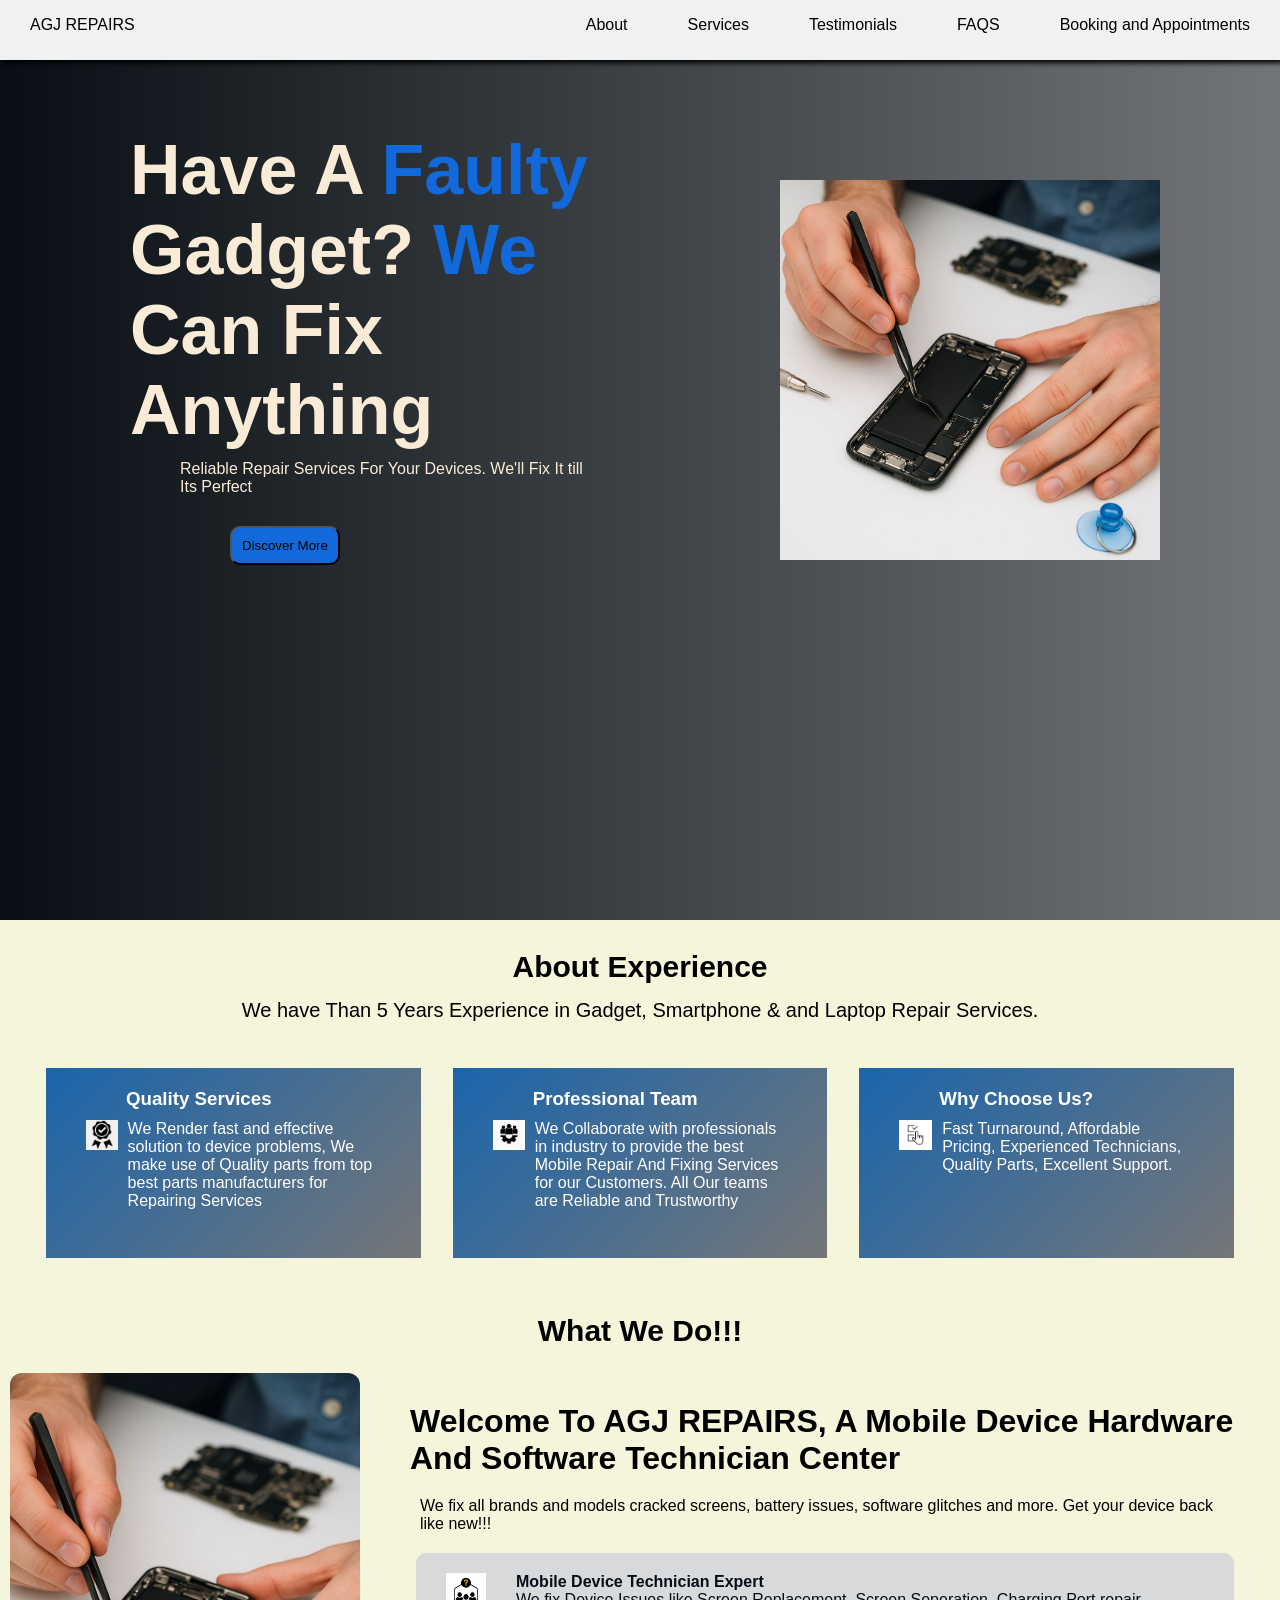
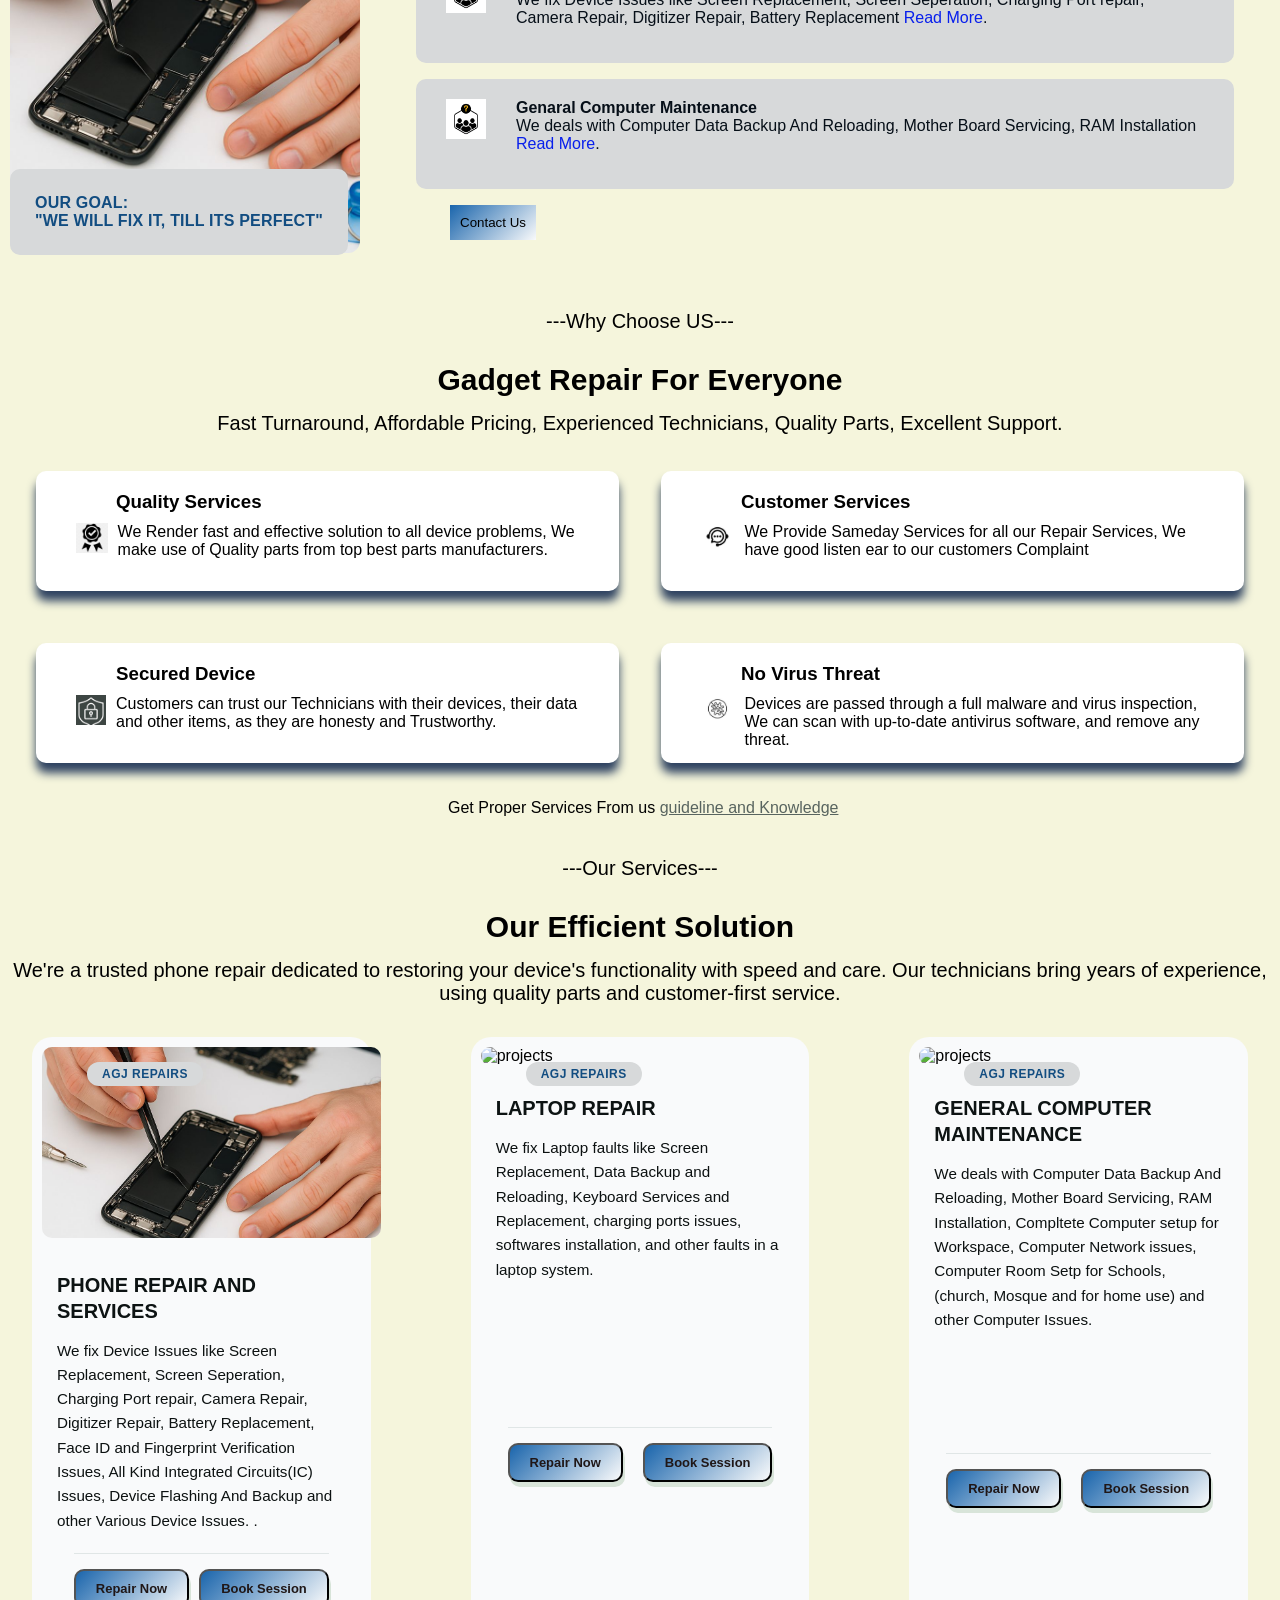
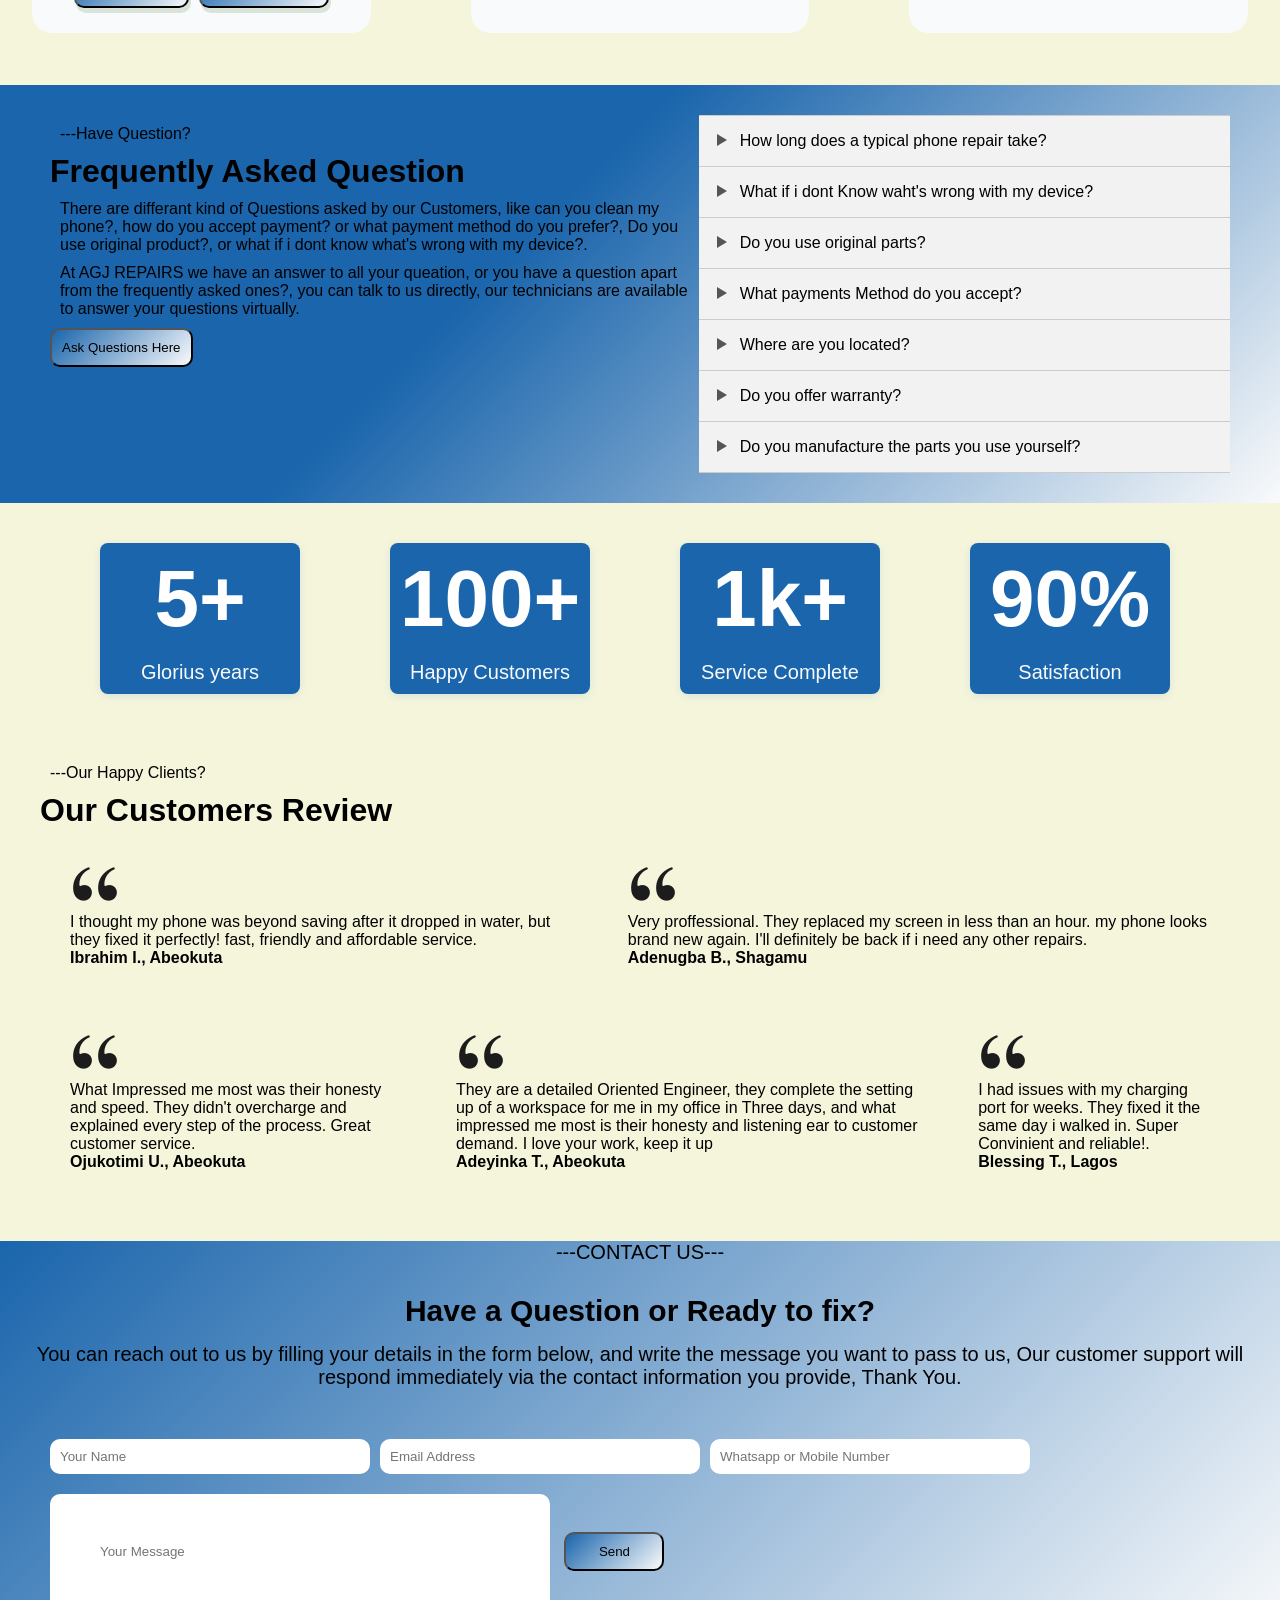
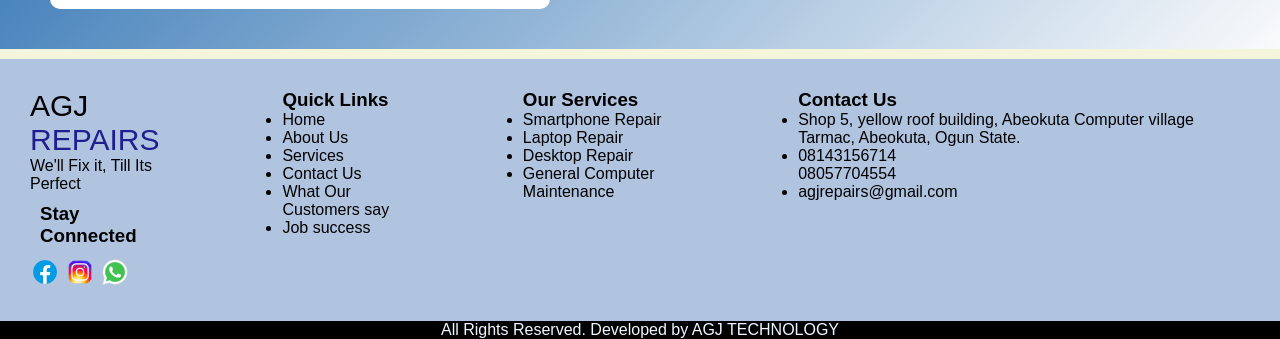
==== index.html @ 28d999f9 "first commit" ====
<!DOCTYPE html>
<html lang="en">
<head>
  <meta charset="UTF-8">
  <meta name="viewport" content="width=device-width, initial-scale=1.0">
  <title>AGJ TECHNOLOGY | AGJ REPAIRS</title>
  <link rel="stylesheet" href="style.css">
  <link rel="stylesheet" href="media.css">
</head>
<body>
  <nav>
     <ul class="sidebar">
      <li onclick=hideSidebar() ><a><img src="burger cancel.png" height="30" width="30"></a></li>
      <li><a href="#about" onclick=hideSidebar()>About</a></li>
      <li><a href="#our-services" onclick=hideSidebar()>Services</a></li>
      <li><a href="#customer-review" onclick=hideSidebar()>Testimonials</a></li>
      <li><a href="#faq-section" onclick=hideSidebar()>FAQs</a></li>
      <li><a href="#contact-us" onclick=hideSidebar()>Booking and Appointments</a></li>

     </ul>

    <ul>
      <li><a href="#">AGJ REPAIRS</a></li>
      <li class="hideOnMobile"><a href="#about">About</a></li>
      <li class="hideOnMobile"><a href="#our-services">Services</a></li>
      <li class="hideOnMobile"><a href="#customer-review">Testimonials</a></li>
      <li class="hideOnMobile"><a href="#faq-section">FAQS</a></li>
      <li class="hideOnMobile"><a href="#contact-us">Booking and Appointments</a></li>
       <li class="menu-button" onclick=showSidebar()><a ><img src="burger icon.png" height="30" width="50"></a></li>
    </ul>
  </nav>

<section id="home">
  <div class="hero-section">
    <h2>Have A <span style="color: rgb(18, 105, 219);">Faulty</span> Gadget? <span style="color: rgb(18, 105, 219);">We</span> Can Fix Anything</h2>
    <p>Reliable Repair Services For Your Devices. We'll Fix It till Its Perfect</p>
         <a href="#our-introduction"><button>Discover More</button></a>
  </div>
  <div class="hero-section_1">
    <img src="images/repair2.jpg">
      </div>

  
</section>


<section id="about">
   <div class="about-title">
    <h3>About Experience</h3>
    <p class="">We have Than 5 Years Experience in Gadget, Smartphone & and Laptop Repair Services. </p>
   </div>
    
   <div class="about-box">

   <div class="about-container">
    <div class="service-title">
      <h3>Quality Services</h3>
          </div>

          <div class="services-text">
            <img src="images/quality service.png">
            <p> We Render fast and effective solution to device problems, We make use of Quality parts from top best parts manufacturers for Repairing Services </p>
          </div>
   </div>
   
   <div class="about-container">
    <div class="service-title">
      <h3>Professional Team</h3>
          </div>

          <div class="services-text">
            <img src="images/proffessional team.png">
            <p> We Collaborate with professionals in industry to provide the best Mobile Repair And Fixing Services for our Customers. All Our teams are Reliable and Trustworthy  </p>
          </div>
   </div>
   
   <div class="about-container">
    <div class="service-title">
      <h3>Why Choose Us?</h3>
          </div>

          <div class="services-text">
            <img src="images/why choose us.png">
            <p>Fast Turnaround, Affordable Pricing, Experienced Technicians, Quality Parts, Excellent Support. </p>
          </div>
   </div>

   </div>
</section>
  
  
  <!-- Our Introduction Section -->

  <section id="our-introduction">
  <div class="about-title">
    <h3>What We Do!!!</h3>
</div>
    <div class="intro-container">
  <div class="card-img">
            <img src="images/repair2.jpg" alt="projects">
            <p class="card-words">
              OUR GOAL: <br>

              "We Will fix it,
               till its perfect"
            </p>
          </div>
     <div class="introduction-content">
          <h3>Welcome To AGJ REPAIRS, A Mobile Device Hardware And Software Technician Center</h3>
     <p>We fix all brands and models cracked screens, battery issues, software glitches and more. Get your device back like new!!!</p>

     <div class="introduction-content-tag">
      <img src="images/what we do.png" width="40px" height="40px">
       <div class="introduction-content-tag-item">
      <h4>Mobile Device Technician Expert</h4>
      <h5>We fix Device Issues like Screen Replacement, Screen Seperation, Charging Port repair, Camera Repair, Digitizer Repair, Battery Replacement <span ><a href="#our-services" style="color: rgb(8, 31, 236)">Read More</a></span>. </h5> </h5>
      </div>
     </div>

     <div class="introduction-content-tag">
      <img src="images/what we do.png" width="40px" height="40px">
       <div class="introduction-content-tag-item">
      <h4>Genaral Computer Maintenance</h4>
      <h5>We deals with Computer Data Backup And Reloading, Mother Board Servicing, RAM Installation <span ><a href="#our-services" style="color: rgb(8, 31, 236)">Read More</a></span>. </h5>
     </div>
    </div>
    <a href="#contact-us"> <button>Contact Us</button></a>
    </div>
   </div>
  </section>


<!-- WHY CHOOSE US SECTION -->
  <section id="why-choose-us">
    <div class="about-title">
      <p style="margin-top: 40px;">---Why Choose US---</p>
    <h3>Gadget Repair For Everyone</h3>
 <p class="why-choose-us_text">Fast Turnaround, Affordable Pricing, Experienced Technicians, Quality Parts, Excellent Support.</p>
</div>

<div class="wcu-box">
  
   <div class="wcu-container">
    <div class="service-title">
      <h3>Quality Services</h3>
          </div>

          <div class="services-text">
            <img src="images/quality service.png">
            <p>We Render fast and effective solution to all device problems, We make use of Quality parts from top best parts manufacturers.</p>
          </div>
   </div>

   
   <div class="wcu-container">
    <div class="service-title">
      <h3>Customer Services</h3>
          </div>

          <div class="services-text">
            <img src="images/customer service.jpeg">
            <p> We Provide Sameday Services for all our Repair Services, We have good listen ear to our customers Complaint </p>
          </div>
   </div>
</div>

<div class="wcu-box">
  
   <div class="wcu-container">
    <div class="service-title">
      <h3>Secured Device</h3>
          </div>

          <div class="services-text">
            <img src="images/secured device.png">
            <p>Customers can trust our Technicians with their devices, their data and other items, as they are honesty and Trustworthy.</p>
          </div>
   </div>

   
   <div class="wcu-container">
    <div class="service-title">
      <h3>No Virus Threat</h3>
          </div>

          <div class="services-text">
            <img src="images/no virus threat.jpeg">
            <p>Devices are passed through a full malware and virus inspection, We can scan with up-to-date antivirus software, and remove any threat. </p>
          </div>
   </div>
   
</div>

<div class="guideline">
  <p>Get Proper Services From us <a href="suscribe.html"><span style="color: rgb(88, 100, 95); text-decoration: underline;">guideline and Knowledge</span></a></p>
</div>
   
  </section>

   <section id="our-services">
    <div class="about-title">
      <p style="margin-top: 40px;">---Our Services---</p>
    <h3>Our Efficient Solution</h3>
 <p class="why-choose-us_text"> We're a trusted phone repair dedicated to restoring your device's functionality with speed and care. Our technicians bring years of experience, using quality parts and customer-first service.</p>
</div>


<!-- OUR SERVICEs BOXES -->
<div class="container">
    <div class="wrapper">
      <div class="card-list">
        <div class="card">
          <div class="card-image">
            <img src="images/repair2.jpg" alt="projects">
            <p class="card-tag">
              AGJ REPAIRS
            </p>
          </div>
          <div class="card-content">
            <h3 class="card-title">PHONE REPAIR AND SERVICES</h3>
            <p class="card-text">
               We fix Device Issues like Screen Replacement, Screen Seperation, Charging Port repair, Camera Repair, Digitizer Repair, Battery Replacement, Face ID and Fingerprint Verification Issues, All Kind Integrated Circuits(IC) Issues, Device Flashing And Backup and other Various Device Issues. . </p>
              
              <div class="card-footer">
                <div class="card-profile">
                 <a href="https://wa.me/+2349040127973" target="_blank"><button>Repair Now</button></a>
                  <a href="booking.html" target="_blank"><button>Book Session </button></a>
                </div>
              </div>         
          </div>
        </div>
       


        

          <div class="card">
          <div class="card-image">
            <img src="images/repair 5.jpg" alt="projects">
            <p class="card-tag">
              AGJ REPAIRS
            </p>
          </div>
          <div class="card-content">
            <h3 class="card-title">LAPTOP REPAIR</h3>
            <p class="card-text">
              We fix Laptop faults like Screen Replacement, Data Backup and Reloading, Keyboard Services and Replacement, charging ports issues, softwares installation, and other faults in a laptop system. </p>
              
              <div class="card-footer">
                <a href="https://wa.me/+2349040127973" target="_blank"><button>Repair Now</button></a>
                <a href="booking.html" target="_blank"><button>Book Session </button></a>
              </div>         
          </div>
        </div>
       
 <div class="card">
          <div class="card-image">
            <img src="images/repair 6.jpg" alt="projects">
            <p class="card-tag">
              AGJ REPAIRS
            </p>
          </div>
          <div class="card-content">
            <h3 class="card-title"> GENERAL COMPUTER MAINTENANCE</h3>
            <p class="card-text">
              We deals with Computer Data Backup And Reloading, Mother Board Servicing, RAM Installation, Compltete Computer setup for Workspace, Computer Network issues, Computer Room Setp for Schools, (church, Mosque and for home use) and other Computer Issues. </p>
              
              <div class="card-footer">
                
                 <a href="https://wa.me/+2349040127973" target="_blank"><button>Repair Now</button></a>
                 <a href="booking.html" target="_blank"><button>Book Session </button></a>
              </div>         
          </div>
  
  </section>


  <section id="faq-section">
    <div class="faq-container">
       <div class="faq-container-1">
        <p>---Have Question?</p>
        <h3>Frequently Asked Question</h3>

        <p>There are differant kind of Questions asked by our Customers, like can you clean my phone?, how do you accept payment? or what payment method do you prefer?, Do you use original product?, or what if i dont know what's wrong with my device?.  </p>
        <p> At AGJ REPAIRS we have an answer to all your queation, or you have a question apart from the frequently asked ones?, you can talk to us directly, our technicians are available to answer your questions virtually. </p>

        <a href="https://wa.me/+2349040127973" target="_blank"><button>Ask Questions Here</button></a>
       </div>

<!-- 
        <button><span>Can you Clean My Phone or Device? <details>
            <summary></summary>

            <p>We only have location in Ogun state, buh we deliver worldwide</p>
          </details></span></button>

         <button><span>Do you offer a Warranty? <details>
            <summary></summary>

            <p>We only have location in Ogun state, buh we deliver worldwide</p>
          </details></span></button>

          <button><span>How many Locations Do you Have? <details>
            <summary></summary>

            <p>We only have location in Ogun state, buh we deliver worldwide</p>
          </details></span></button>
       </div>
        -->

       
        <ul class="faq">
          <li>
            <div class="q">
              <span class="arrow"></span>
              <span>How long does a typical phone repair take?</span>
            </div>
            <div class="a">
              <p>
                Most repairs like screen or battery Replacement take between 30 minutes to 1 hour, depending on the issue and device model.
              </p>
            </div>
          </li>

           <li>
            <div class="q">
              <span class="arrow"></span>
              <span>What if i dont Know waht's wrong with my device?</span>
            </div>
            <div class="a">
              <p>
                No worries- bring it in or book a diagnostic service. We'll assess it and let you Know the issue before any repair.
              </p>
            </div>
          </li>

           <li>
            <div class="q">
              <span class="arrow"></span>
              <span>Do you use original parts?</span>
            </div>
            <div class="a">
              <p>
              We use high-quality OEM or original parts depending on availability and your preference.
              </p>
            </div>
          </li>

           <li>
            <div class="q">
              <span class="arrow"></span>
              <span>What payments Method do you accept?</span>
            </div>
            <div class="a">
              <p>
               We accept cash, bank transfers, and mobile payments!
              </p>
            </div>
          </li>

           <li>
            <div class="q">
              <span class="arrow"></span>
              <span>Where are you located?</span>
            </div>
            <div class="a">
              <p>
                We are located in Ogun State, but we have technicians around Nigeria.
              </p>
            </div>
          </li>

           <li>
            <div class="q">
              <span class="arrow"></span>
              <span>Do you offer warranty?</span>
            </div>
            <div class="a">
              <p>
                We offer a Limited lifetime Warranty on Repairs. If the original repair fails because of defect in the part we installed or due to workmanship, we will fix it for you. For more details, contact us directly.
              </p>
            </div>
          </li>

           <li>
            <div class="q">
              <span class="arrow"></span>
              <span> Do you manufacture the parts you use yourself?</span>
            </div>
            <div class="a">
              <p>
                No, we are not a manufacturing company, but the materials we used are from the best manufacturer in industry!
              </p>
            </div>
          </li>
        </ul>
    </div>
  </section>

  <!-- customer sucess -->

  
<section id="tech-stack">
   <div class="tech-text">
   </div>

   <div class="scroll-wrapper">
  <div class="tool-stack">
  <div class="skills-container">
    <div class="skill-box">
      <!-- <img src="assets/react-BzCHfcRJ.png" alt="react"> -->
       <h3>5+</h3>
      <p>Glorius years</p>
    </div>
  </div>

   <div class="skills-container">
    <div class="skill-box">
      <!-- <img src="assets/css.png" alt="react"> -->
       <h3>100+</h3>
      <p>Happy Customers</p>
    </div>
  </div>

  <div class="skills-container">
    <div class="skill-box">
      <!-- <img src="assets/csss.png" alt="react"> -->
       <h3>1k+</h3>
      <p>Service Complete</p>
    </div>
  </div>

  <div class="skills-container">
    <div class="skill-box">
      <!-- <img src="assets/html.png" alt="react"> -->
       <h3>90%</h3>
      <p>Satisfaction</p>
    </div>
  </div>

  </div>


 

   

</div>
   
  
 
</section>

<!-- CUSTOMER REVIEW  -->
<section id="customer-review">
   <div class="faq-container-1">
        <p>---Our Happy Clients? </p>
        <h3>Our Customers Review</h3>
        </div>

        <div class="what-client-say">
          <div class="what-client-say_1"> 
             <img src="images/quoteleft.png">
            <p> I thought my phone was beyond saving after it dropped in water, but they fixed it perfectly! fast, friendly and affordable service. </p>

            <H4>Ibrahim I., Abeokuta</H4>
          
          </div>

          

          <div class="what-client-say_1">
             <img src="images/quoteleft.png">
            <p> Very proffessional. They replaced my screen in less than an hour. my phone looks brand new again. I'll definitely be back if i need any other repairs.</p>

            <H4> Adenugba B., Shagamu</H4>
         
          </div>
        </div>


         <div class="what-client-say">
          <div class="what-client-say_1">
             <img src="images/quoteleft.png">
            <p> What Impressed me most was their honesty and speed. They didn't overcharge and explained every step of the process. Great customer service.</p>

            <H4> Ojukotimi U., Abeokuta</H4>
          
          </div>


                   <div class="what-client-say">
          <div class="what-client-say_1">
             <img src="images/quoteleft.png">
            <p> They are a detailed Oriented Engineer,  they complete the setting up of a workspace for me in my office in Three days, and what impressed me most is their honesty and listening ear to customer demand. I love your work, keep it up</p>

            <H4> Adeyinka T., Abeokuta</H4>
          
          </div>

          

          <div class="what-client-say_1">
             <img src="images/quoteleft.png">
            <p>I had issues with my charging port for weeks. They fixed it the same day i walked in. Super Convinient and reliable!.</p>

            <H4>Blessing T., Lagos</H4>
         
          </div>
        </div>
</section>

<!-- CONTACT US -->
 <section id="contact-us">
  <div class="about-title">
    <p >---CONTACT US---</p>
    <H3 >Have a Question or Ready to fix?</H3>
    <p class="why-choose-us_text"> You can reach out to us by filling your details in the form below, and write the message you want to pass to us, Our customer support will respond immediately via the contact information you provide, Thank You.</p>
  </div>

  <div class="msg-info-container">
      <form class="msg-info-container" action="https://formspree.io/f/xzzklqok" method="POST">
    <div class="msg-info">
    <input type="text" name="name" placeholder="Your Name" required>
    <input type="email" name="email" placeholder="Email Address" required>
    <input type="text" name="phone" Placeholder="Whatsapp or Mobile Number" required>
    
    </div>

    <div class="msg-content">
    <input type="text" name="message" placeholder="Your Message"  required>
    <button type="submit">Send</button>
  </form>
  </div>
 </section>

  

 <footer>
  <div class="footer-logo">
    <h2>AGJ <span style="color: rgb(31, 31, 143);">REPAIRS</span></h2>

    <p>We'll Fix it, Till Its Perfect</p>
    <h3>Stay Connected</h3>
  <ul>

    <a href="https://facebook.com/dm.immaculate"><li><img src="images/icons8-facebook-50.png"  width="30px" height="30px"></li></a>
    <a><li><img src="images/icons8-instagram-50.png"  width="30px" height="30px"></li></a>
    <a href="https://wa.me/+2349040127973" target="_blank"><li><img src="images/icons8-whatsapp-50.png" width="30px" height="30px"></li></a>
  </ul>

  </div>

  <div class="quick-links">
  <h3>Quick Links</h3>

  <ul>
  <li><a href="#">Home</a></li>
  <li><a href="#about">About Us</a></li>
  <li><a href="#our-services">Services</a></li>
  <li><a href="#contact-us">Contact Us</a></li>
  <li><a href="#customer-review">What Our Customers say</a></li>
  <li><a href="#our-introduction">Job success</a></li>
   </ul>
  </div>

  
  <div class="quick-links">
  <h3>Our Services</h3>

  <ul>
  <li> <a>Smartphone Repair</a> </li>
  <li> <a>Laptop Repair </a> </li>
  <li> <a>Desktop Repair </a> </li>
  <li> <a>General Computer Maintenance</a>
  </li>
   </ul>
  </div>

  <div class="quick-links">
  <h3>Contact Us</h3>

  <ul>
  <li>Shop 5, yellow roof building, Abeokuta Computer village Tarmac, Abeokuta, Ogun State.  </li>
  <li>08143156714 <br> 08057704554</li>
  <li>agjrepairs@gmail.com </li>
   </ul>
  </div>

 
 </footer>
  <div class="all-rights" style="text-align: center;color: aliceblue; background: black;">
    <p>All Rights Reserved. Developed by AGJ TECHNOLOGY</p>
  </div>
<script src="script.js"></script>
</body>
</html>
---- style.css ----
* {
  margin: 0;
  padding: 0;
}

body {
  min-height: 100vh;
  background-color: beige;
  padding-top: 0px;
  font-family: 'Segoe UI', Tahoma, Geneva, Verdana, sans-serif;
  
}

@keyframes appear {
  from {
    opacity: 0;
    transform: translateX(-100px);
  }
  to {
    opacity: 1;
    transform: translateX(0px);
  }
}

nav{
  background-color: rgb(240, 241, 243);
  box-shadow: 3px 3px 5px black;
  position: fixed;
  height: 60px;
  top: 0;
  width: 100%;
  z-index: 9999;
}

nav ul {
  width: 100%;
  list-style: none;
  display: flex;
  justify-content: flex-end;
  align-items: center;
}

nav li {
  height: 50px;
}

nav a {
  height: 100%;
  padding: 0 30px;
  text-decoration: none;
  display: flex;
  align-items: center;
  color: black;
}

nav a:hover {
  background-color: rgba(236, 238, 237, 0.062);
}

nav li:first-child {
  margin-right: auto;
}

/*sidebar*/

.sidebar {
  position: fixed;
  top: 0;
  right: 0;
  height: 100vh;
  width: 250px;
  z-index: 999;
  background-color: rgba(253, 252, 252, 0.281);
  backdrop-filter: blur(10px);
  box-shadow: -10px 0 10px rgb(rgb(12, 9, 9));
  display: none;
  flex-direction: column;
  align-items: flex-start;
  justify-content: flex-start;
}

.sidebar li {
  width: 100%;
}

.sidebar a {
  width: 100%;
}

.menu-button{
  display: none;
}

@media(max-width: 800px) {
  .hideOnMobile{
    display: none;
  }
  
.menu-button{
  display: block;
}
}

@media(max-width: 400px) {
  .sidebar{
    width: 100%;
  }
}

/*HERO SECTION

.hero-section {
  margin: 30px;
  padding:   50px;
  display: flex;
}

.hero-section_1 {
  margin: 20px 20px 20px;
  flex-direction: column;
  gap: 10px;

}

.hero-section_1 h2 {
 font-size: 60px;
 font-weight: 90px;
}

.hero-section_1 p {
  font-size: 20px;
}

.hero-section_1 button {
  margin:20px;
  padding: 10px;
  
  border-radius: 10px;
  font-size: 1em;
  background-color: rgb(16, 83, 230);
}

.hero-section_1 button:hover {
  background-color: rgba(154, 154, 202, 0.027);
  color: black;
}

.hero-section_2 {
  margin: 30px;
}

.hero-section_2 img {
  width: 500px;
  height: 400px;
  border: none;
}

<div class="hero-section">
    <div class="hero-section_1">
      <h2>
        Mobile Device <br> Technician <br> Specialist
      </h2>
      <p>Reliable Repair Services For Your Devices</p>
      <button>Contact Us</button>
    </div>

    <div class="hero-section_2">
      <img src="images/repair1.jpg">
    </div>
  </div>
  background:  linear-gradient(135deg, #080e13 0%, #737679 100%);
  */
#home {
  padding: 10px;
  display: flex;
   background: linear-gradient(to right, #080e13, #737679), url('images/repair2.jpg');
  background-repeat: no-repeat;
  background-size: cover;
  background-position: center;
  height: 100vh;
}
  
.hero-section {
  align-items: center;
  margin: 50px;
  padding: 70px;
}

.hero-section_1 {
  margin: 20px;
  margin-top: 130px;
  margin-right: 70px;
  padding: 40px;
}

.hero-section_1 img {
  width: auto;
  height: 380px;
  
}

.hero-section h2 {
  font-size: 70px;
 font-weight: 90px;
 color: antiquewhite;
}

.hero-section p {
 margin: 10px;
 margin-left: 50px;
 color: antiquewhite;
}

.hero-section button {
  margin: 20px;
 margin-left: 100px;
 padding: 10px;
 border-radius: 10px;
 background-color: rgb(18, 105, 219);
 
}


/* ABOUT SECTIon */

.about-title h3 {
  text-align: center;
  margin: 15px;
  margin-top: 30px;
  font-size: 30px;
  font-family: 'Segoe UI', Tahoma, Geneva, Verdana, sans-serif;
}

.about-title p {
  margin-top: 5px;
  text-align: center;
  font-size: 20px;
}

/* About container */
.about-box {
  display: flex;
  margin: 20px;
  padding: 10px;
  animation: appear linear;
  animation-timeline: view();
  animation-range: entry 0% cover 40%;
}

.about-container {
  width: 25em;
    height: 150px;
    margin: 1em;
    color: white;
     background: linear-gradient(135deg, #1a65ac 0%, #757677 100%);
    box-shadow: 3px, -5px, 25px rgb(0, 0, 0);
    padding: 20px 30px;
}


.about-container:hover{
  background: linear-gradient(135deg, #1a65ac 40%, #060707 100%);
  color: white;
  animation: -3s ease-in;
}

.service-title {
  margin-left: 50px;
}
.services-text {
  display: flex;
  margin: 10px;
  gap: 10px;
}
.services-text img{
   width: 50px;
   height: 30px;
}

/* OUR INTRODUCTION */


.intro-container {
 display: flex;
}

.card-img {
 position: relative;
}
 .card-img img {
   width: 350px;
   height: 30em;
   padding: 10px;
   border-radius: 22px;
   aspect-ratio: 16 / 9;
   object-fit: cover;
}

.card-img .card-words {
   position: absolute;
   margin: 0px;
   left: 10px;
   bottom: 15px;
   color: rgb(18, 77, 129);
   border-radius: 10px;
   font-weight: 700;
   font-size: 1rem;
   padding: 25px;
   text-transform: uppercase;
   letter-spacing: 0.2px;
   background-color: hsl(200, 4%, 85%);
}


/* introduction contents $ tags */

.introduction-content {
  margin: 20px;
  padding: 10px;
  animation: appear linear;
  animation-timeline: view();
  animation-range: entry 0% cover 40%;
}
 
.introduction-content h3 {
  font-size: 2em;
  margin: 10px;
}

.introduction-content p {
  margin: 20px;
}

.introduction-content-tag {
  display: flex;
  width: auto;
    height: 70px;
    margin: 1em;
    padding: 20px 30px;
    border-radius: 10px;
    color: rgb(6, 15, 24);
    background-color: hsl(200, 4%, 85%);
    box-shadow: 3px, -5px, 25px rgb(0, 0, 0);
    
}

/* .introduction-content-tag:hover { 
   background: linear-gradient(305deg, #1a65ac 40%, #222424 70%);
   color: #fff;
   cursor: pointer;  
   
/* } */

 .introduction-content-tag-item{
  display: flex;
  flex-direction: column;
 }

 .introduction-content-tag-item h4 {
  margin-left: 30px;
 }

 .introduction-content-tag-item h5 {
  margin: 0px;
  margin-left: 30px;
  font-weight: 400;
  font-size: 1em;
  

 }

.introduction-content button {
  margin-left: 50px;
  padding: 10px;
  background: linear-gradient(135deg, #1a65ac 0%, #F9FAFB 100%);
  border: none; 
}

.introduction-content button:hover {
  color: white;
  transform: translateY(-3px);
}


/* WHY CHOOSE US */

.why-choose-us_text {
  font-size: 5px;
  font-weight: 100;
}

.wcu-box {
  display: flex;
  margin: 20px;
  gap: 10px;
  padding: 0px;
}

.wcu-container {
   width: 40em;
    height: 80px;
    margin: 1em;
    gap: 10px;
    background-color: white;
    border-radius: 10px;
    border-color: black;
     box-shadow: 0 10px 10px rgb(47, 67, 97);
    padding: 20px 30px;

    animation: appear linear;
  animation-timeline: view();
  animation-range: entry 0% cover 40%;
}

.wcu-container:hover {
  transform: translateY(-10px);
}

.guideline {
  align-content: center;
  margin-left: 35%;
}

/* OUR SERVICES BOXES */

.card-list {
   display: flex;
   padding: 2em;
   gap: 100px;
}
.wrapper .card {
   width: 350px;
   height: auto;
   display: flex;
   flex-direction: column;
   background-color: #F9FAFB;
   border-radius: 20px;
   transition: transform 0.3s ease;
}

.wrapper .card:hover {
   box-shadow:  0 10px 10px rgb(83, 117, 88);
   transform: translateY(-10px);
}

.card .card-image {
 position: relative;
}
.card .card-image img {
   width: 100%;
   padding: 10px;
   border-radius: 20px;
   aspect-ratio: 16 / 9;
   object-fit: cover;
}

.card .card-image .card-tag {
   position: absolute;
   left: 55px;
   top: 25px;
   color: rgb(18, 77, 129);
   border-radius: 30px;
   font-weight: 600;
   font-size: 0.75rem;
   padding: 5px 15px;
   text-transform: uppercase;
   letter-spacing: 0.5px;
   background-color: hsl(200, 4%, 85%);
}

.card .card-content {
   flex: 1;
   display: flex;
   flex-direction: column;
   padding: 20px 25px 25px;
}

.card .card-content .card-title {
   color: rgb(13, 19, 19);
   font-size: 1.25rem;
   font-weight: 700;
   line-height: 1.3;
   margin-bottom: 15px;
}


.card .card-content .card-text {
   color: rgb(12, 17, 17);
   font-size: 0.95rem;
   line-height: 1.6;
   margin-bottom: 20px;
}

.card .card-content .card-footer {
   display: flex;
   align-items: center;
   padding-top: 15px;
   margin: auto;
   justify-content: space-between;
   gap: 20px;
   border-top: 1px solid rgb(224, 230, 230);
}

.card .card-content .card-profile {
   display: flex;
   align-items: center;
   gap: 10px;
}
.card .card-profile img {
   width: 25px;
   height: 25px;
   margin-right: 10px;
   object-fit: cover;
   border: 2px solid #fff;
   box-shadow: 0 2px 5px rgb(216, 228, 217);
   border-radius: 50%;
}

.card .card-profile .card-profile-name {
   font-size: 0.874rem;
   font-weight: 600;
   color: #0c0b0b;
}

.card .card-footer button {
   color: #201717;
   padding: 10px 20px;
   border-radius: 10px;
   font-size: 0.81rem;
   font-weight: 600;
   text-decoration: none;
   background: linear-gradient(135deg, #1a65ac 0%, #F9FAFB 100%);
   box-shadow: 2px 5px rgb(216, 228, 217);
   transition: all 0.3s ease;
}


/* FAQ SECTION */
#faq-section {
  background: linear-gradient(135deg, #1a65ac 40%, #F9FAFB 100%);
}
.faq-container {
 display: flex;
 margin: 20px ;
 padding: 30px;
}

.faq-container-1 p {
  margin: 10px;
}

.faq-container-1 h3 {
  font-size: 2em;
}

.faq-container-1 button {
  padding: 10px;
  border-radius: 10px;
  background: linear-gradient(135deg, #1a65ac 0%, #F9FAFB 100%);
}

.faq-container-1 button:hover {
  color: #fff;
    background: linear-gradient(135deg, #080e13 0%, #F9FAFB 100%);
}



.faq-container-2 button {
  padding: 10px;
  margin: 10px;
  margin-right: auto;
  background-color: #617d99;
}
.faq {
  list-style: none;
  max-width: 700px;
  margin: 0 auto;
}

.faq li {
  background: #f2f2f2;
  border-bottom: 1px #ccc solid;
  }
.faq li:first-child {
   border-top: 1px #ccc solid;
}
  .q {
    padding: 1em 0;
    border-left: 10px #f2f2f2 solid;
    cursor: pointer;
  }

  .q:hover,
  .q:hover .arrow {
    border-left-color: #0569ff;
  }

  .arrow {
    display: inline-block;
    margin: 0 0.5em;
    width: 0;
    height: 0;
    border-top: 6px solid transparent;
    border-left: 10px solid #555;
    border-bottom: 6px solid transparent;
    transition: 0.3s;
  }

  .faq p {
    color: #888;
    line-height: 25px;
  }
  .a {
    overflow: hidden;
    height: 0;
    padding: 0 1em 0 3.3em;
  }

  .a-opened {
    padding: 1em 1em 2em 3.3em;
    height: initial;
  }

  .arrow-rotated {
    transform: rotate(90deg);
  }
/* 
.faq-container-2 span {
  display: flex;
  gap: 40px;
}


.faq-container-2 summary {
  align-items: end;
}
.faq-container-2 summary::after {
  display: grid;
}


/* CUSTOMERS  */
.tech-text p {
   text-align: center;
   font-size: larger;
   font-weight: 900;
}


.tool-stack {
   display: flex;
   margin-left: 5em;

   animation: appear linear;
  animation-timeline: view();
  animation-range: entry 0% cover 50%;
}

.skills-container {
   display: grid;
   grid-template-columns: repeat(2.5, 100px);
   gap: 10px;
   justify-content: center;
   margin-right: 50px;
   padding: 20px;
   cursor: pointer;
}


.skill-box {
   text-align: center;
   box-shadow: 0 2px 8px  rgb(216, 228, 217);
   padding: 10px;
   width: 180px;
   border-radius: 8px;
   background-color:  #1a65ac;
}

.skill-box:hover {
   text-align: center;
   box-shadow: 0 2px 8px  rgb(13, 17, 13);
   padding: 10px;
   width: 200px;
   border-radius: 8px;
}




.skill-box h3 {
  font-size: 5em;
   height: 100px;
   color: white;
   object-fit: contain;
   margin-bottom: 8px;
}

.skill-box p {
   font-size: 20px;
   margin: 0;
   color: #F9FAFB;
}


/* OUR CUSTOMER REVIEW */
#customer-review {
  margin: 20px;
  padding: 20px;
}

.what-client-say {
  display: flex;
  flex-direction: row;
}

.what-client-say_1 {
  margin: 20px;
  padding: 10px;
}


/* CONTACT US SECTION */

#contact-us {
  background: linear-gradient(135deg, #1a65ac 0%, #F9FAFB 100%);
}

.msg-info-container {
  display: grid;
  margin: 10px;
  padding: 10px;
}

.msg-info{
  display: flex;
  gap: 10px;
  padding: 10px;
}

.msg-info input {
  width: 300px;
  padding: 10px;
  border: none;
  border-radius: 10px;
}


.msg-content input {
  width: 400px;
  margin: 10px;
  padding: 50px;
  border: none;
  border-radius: 10px;
}


.msg-content button {
  width: 100px;
  padding: 10px;
  border-radius: 10px;
  background: linear-gradient(135deg, #1a65ac 0%, #F9FAFB 100%);
}

.msg-content button:hover {
  color: #fff;
    background: linear-gradient(135deg, #080e13 0%, #F9FAFB 100%);
}



/* FOOTERR SRECTION  */

footer {
  display: flex;
  gap: 50px;
  
  background: #b0c3df;
  cursor: pointer;
}

.footer-logo {
  display: grid;
  margin: 10px;
  padding: 20px;

}

.footer-logo h2 {
   font-size: 30px;
   font-weight: 400;
}

.footer-logo h3 {
  margin: 10px;
}

.footer-logo ul {
  display: flex;
  list-style: none;
  gap: 5px;
} 


.quick-links {
  padding: 30px;
}

a {
  text-decoration: none;
  color: black;
}
---- media.css ----
/*Hero SECTION*/
@media(max-width: 1200px) {

#home {
   background-image: linear-gradient(135deg, #080e13 0%, #737679 100%) ;
  background-repeat: no-repeat;
}

  
.hero-section {
  align-items: center;
  margin: 10px;
  padding: 50px;
}


.hero-section_1 {
  display: none;
}

.hero-section h2 {
  font-size: 50px;
 font-weight: 45px;
 color: antiquewhite;
}


.hero-section p {
  display: flex;
 margin: 10px;
 margin-left: 10px;
 color: antiquewhite;
}


.hero-section button {
  margin: 0px;
 margin-left: 50px;
 padding: 10px;
 border-radius: 10px;
 font-size: 1em;
}

/* About section */
.about-box {
  display: flex;
  flex-direction: column;
  margin: 0px;
  padding: 10px;
}

.about-container {
  width: 17em;
    height: 150px;
    margin: 1em;
    gap: 10px;
    background-color: rgb(204, 223, 223);
    box-shadow: 5px, -5px, 25px rgb(32, 25, 25);
    padding: 20px 30px;
}

/* INTRODUCTION SECTION */
 
.intro-container {
 display: grid;
 }

 
.introduction-content-tag {
  display: flex;
  width: auto;
    height: 50px;
    margin: 1em;
    background-color: rgb(222, 229, 231);
    padding: 20px 30px;
    border-radius: 100px;
}


 .introduction-content-tag-item h4 {
  font: 1.3em sans-serif;
 }
 .introduction-content-tag-item h5 {
  display: none;
  
 }

 .introduction-content-tag-item_span {
  display: none;
 }

 
.introduction-content-tag {
  display: flex;
  width: auto;
    height: 70px;
    margin: 1em;
    box-shadow: 3px, -5px, 25px rgb(0, 0, 0);
    padding: 5px 30px;
    border-radius: 10px;
}

/* WCU SECTION */


.wcu-box {
  display: flex;
  flex-direction: column;
  margin: 20px;
  gap: 10px;
  padding: 0px;
}


.why-choose-us_text {
  font-size: 1px;
  font-weight: 100;
}

.wcu-container {
   width: 15em;
    height: 150px;
   
}


.guideline {
  align-content: center;
  margin-left: 10%;
}
 

.card-list {
   display: flex;
   flex-direction: column;
   padding: 2em;
   gap: 100px;
}
.wrapper .card {
   width: 300px;
}


.card .card-footer button {
   color: #201717;
   padding: 10px 10px;
   border-radius: 10px;
   font-size: 0.81rem;
   font-weight: 600;
   text-decoration: none;
   background: linear-gradient(135deg, #1a65ac 0%, #F9FAFB 100%);
   box-shadow: 2px 5px rgb(216, 228, 217);
   transition: all 0.3s ease;
}

/* FAQ SECTION */

.faq-container {
 display: flex;
 flex-direction: column;
 margin: 20px;
 padding: 10px;
}


.faq-container-2 button {
  padding: 10px;
  margin: 10px;
  margin-right: auto;
  text-align: start;
}

.faq {
  margin-top: 20px;
}




/*skills scroll*/

.scroll-wrapper {
  overflow: hidden;
  width: 100%;
  position: relative;
}

/* The long scrolling container */
.tool-stack {
  display: flex;
  width: fit-content;
  animation: scroll 30s linear infinite;
}

/* Individual skill blocks */
.skills-container {
  flex: 0 0 auto;
  padding: 10px;
}

.skill-box {
  text-align: center;
  box-shadow: 0 2px 8px rgb(216, 228, 217);
  padding: 10px;
  width: 160px;
  border-radius: 8px;
  background-color:  #1a65ac;
  transition: box-shadow 0.3s ease;
}

.skill-box:hover {
  box-shadow: 0 2px 8px rgb(23, 27, 24);
}

.skill-box h3 {
  width: 100px;
  height: 100px;
  font-size: 1em;
  object-fit: contain;
  margin-bottom: 8px;
}

.skill-box p {
  font-size: 14px;
  margin: 0;
  color: #F9FAFB;
}

/* The keyframes that scroll left infinitely */
@keyframes scroll {
  0% {
    transform: translateX(0%);
  }
  100% {
    transform: translateX(-50%);
  }
}

/* RESPONSIVE STYLES */
@media (max-width: 768px) {
  .skill-box {
    width: 140px;
  }

  .skill-box h3 {
    font-size: 3em;
    width: 80px;
    height: 80px;
  }
}

@media (max-width: 1114px) {
  .skill-box {
    width: 140px;
  }

  .skill-box h3 {
    font-size: 3em;
    width: 80px;
    height: 80px;
  }

  
}

@media (max-width: 480px) {
  .skill-box {
    width: 120px;
    padding: 8px;
  }

  .skill-box h3 {
    font-size: 3em;
    align-items: center;
    width: 70px;
    height: 70px;
  }

  .skill-box p {
    font-size: 12px;
  }
}


.what-client-say {
  display: grid;
}

/* contact us section */


.msg-info{
  display: flex;
  flex-direction: column;
  gap: 10px;
  padding: 10px;
}


.msg-content input {
  width: 250px;
  margin: 10px;
  padding: 50px;
  border: none;
  border-radius: 10px;
}


/* footer section */

footer {
  display: grid;
  gap: 0px;
}


.quick-links {
  margin-top: 0px;
  padding: 30px;
}

.msg-info input {
  width: 200px;
  padding: 10px;
  border: none;
  border-radius: 10px;
}


.msg-content input {
  width:  100px;
  margin: 10px;
  padding: 50px;
  border: none;
  border-radius: 10px;
}

}


/* responsive for small pc 
@media (max-width: 1108px) {
  .about-box {
  display: flex;
  margin: 0px;
  padding: 10px;
}*/


@media(max-width: 800px) {
  
}
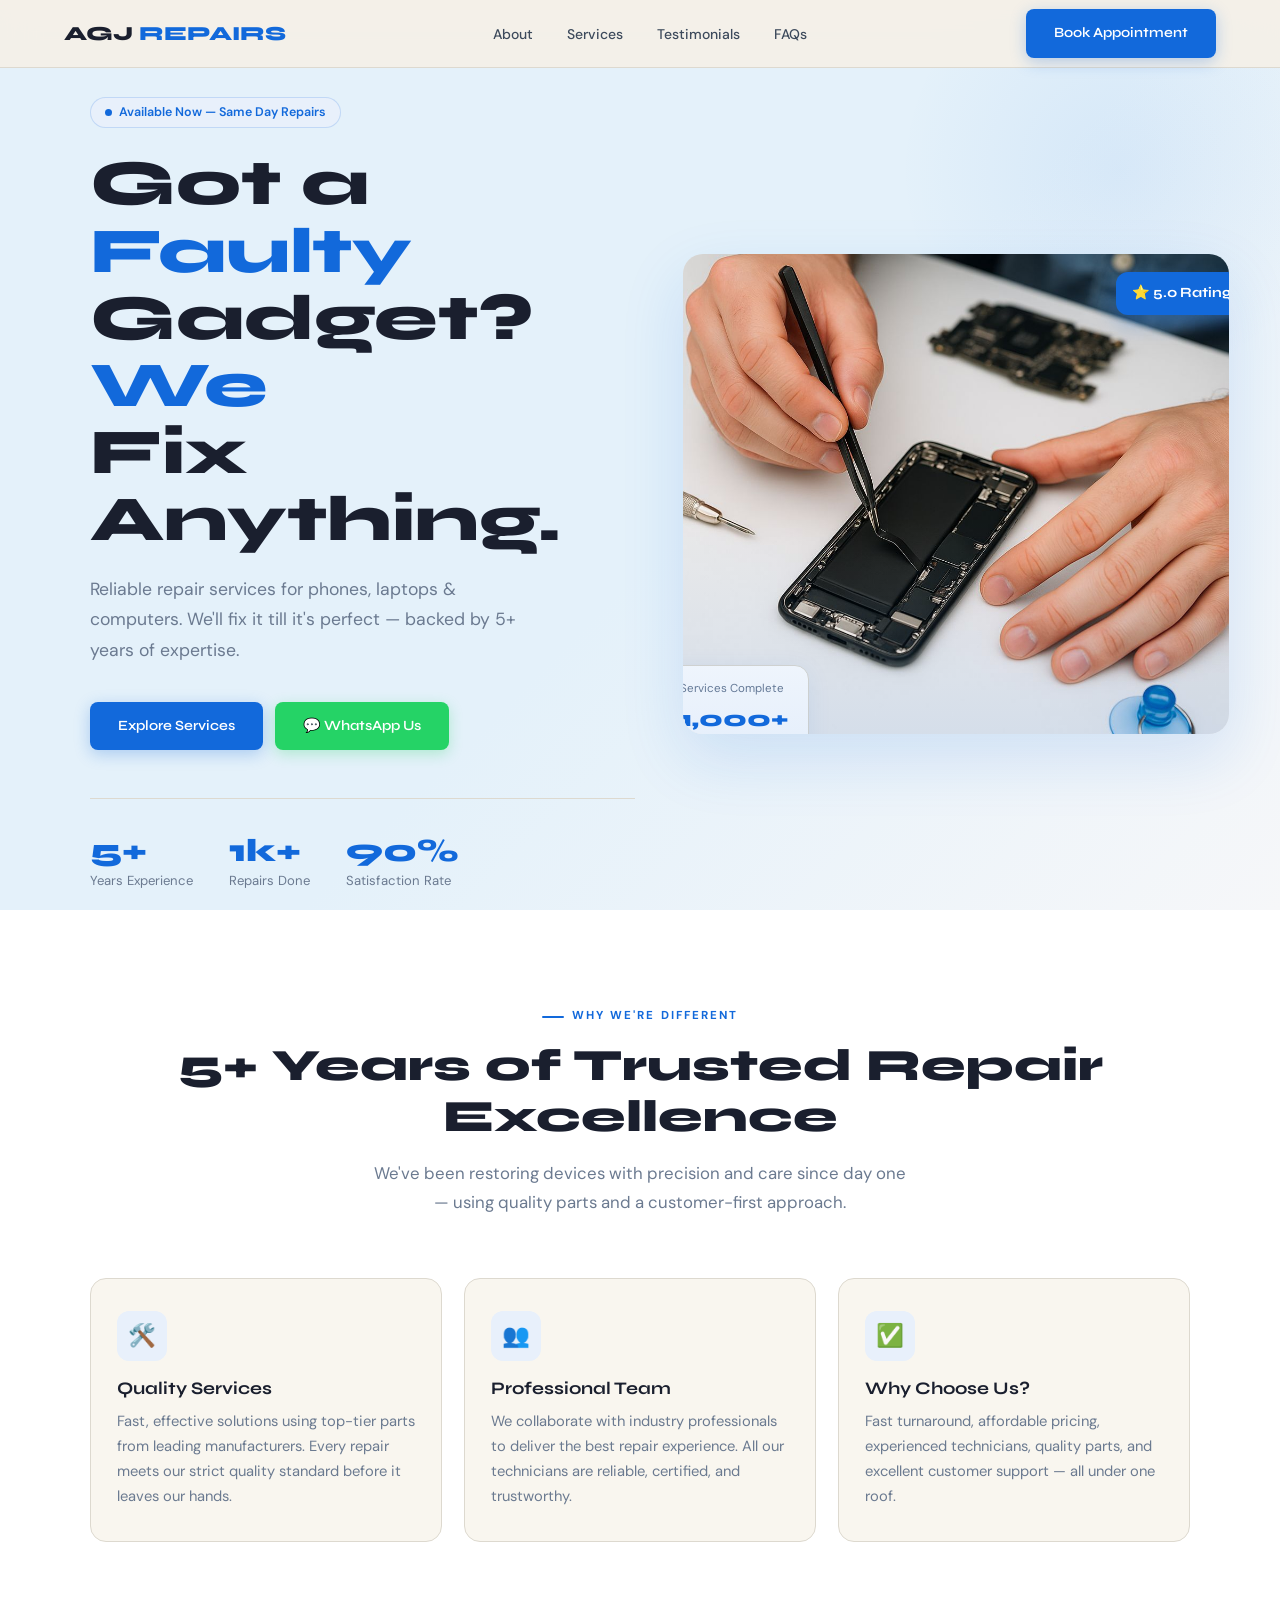
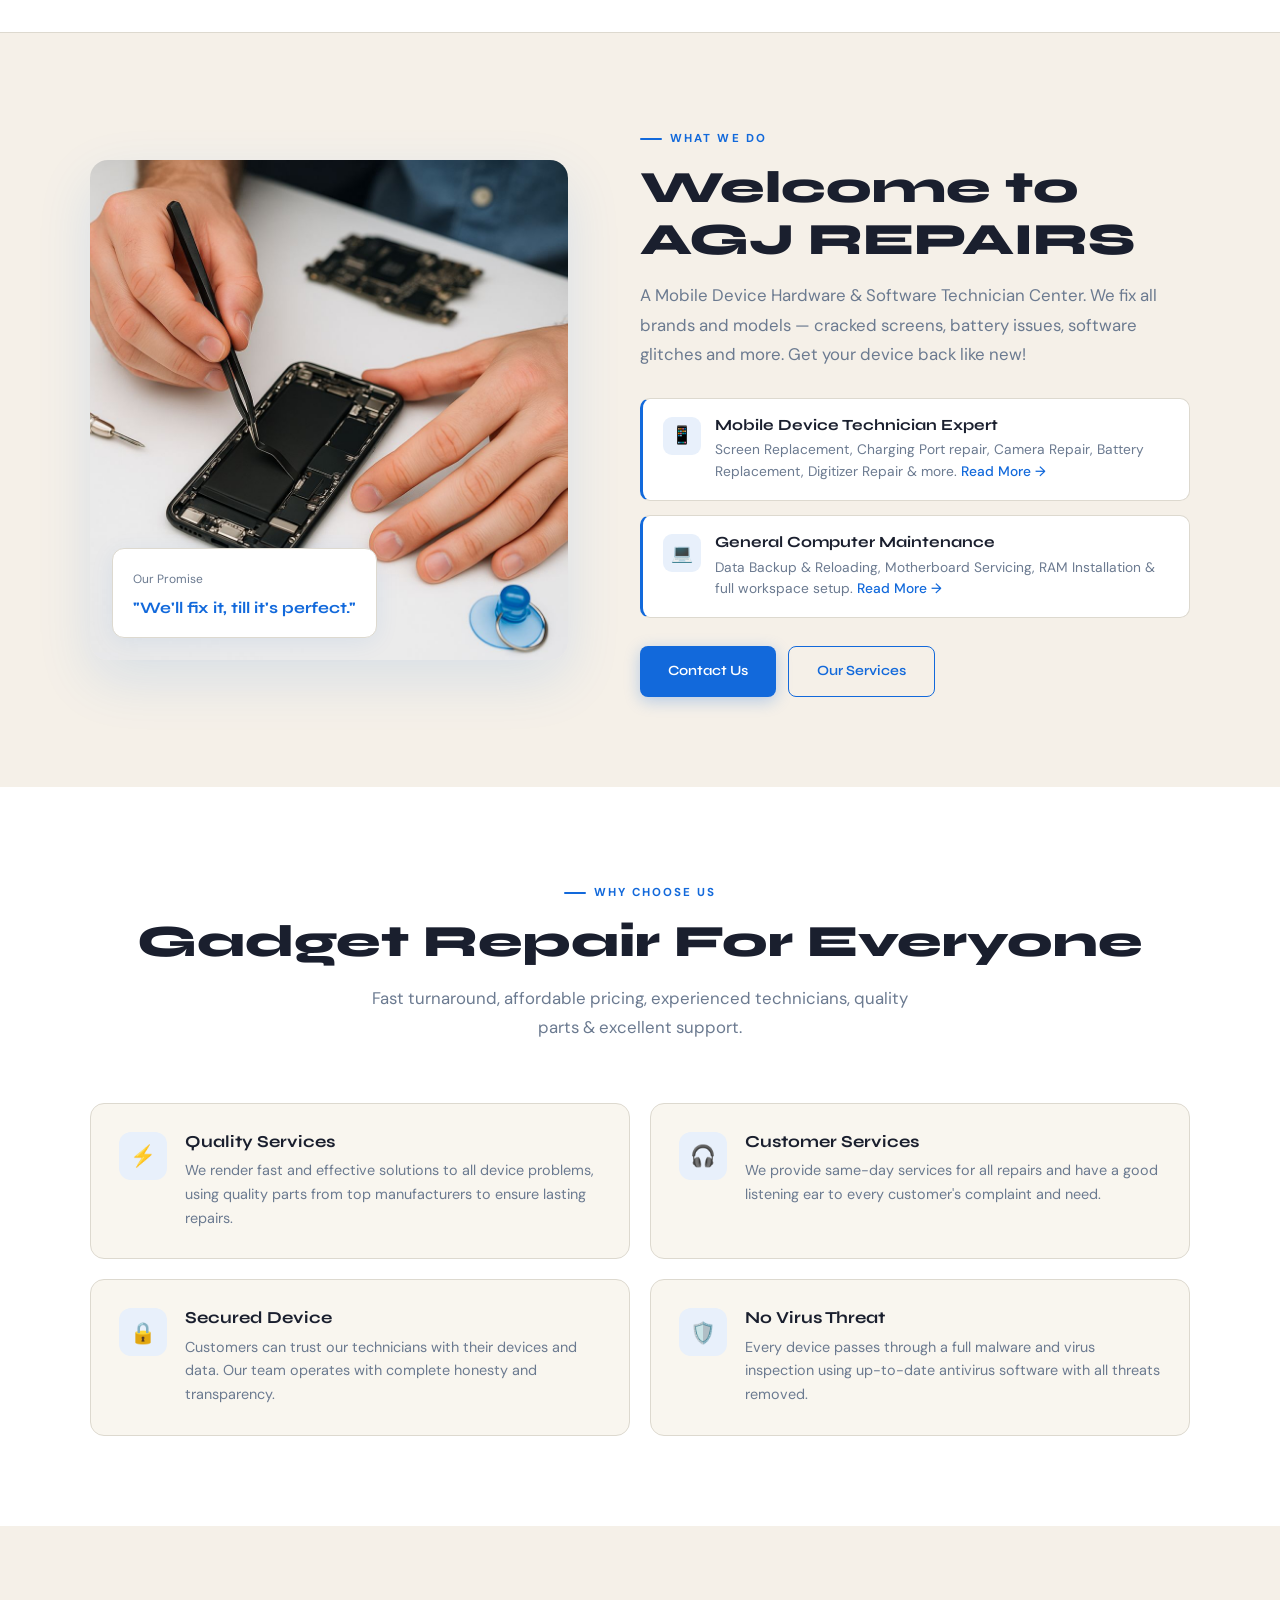
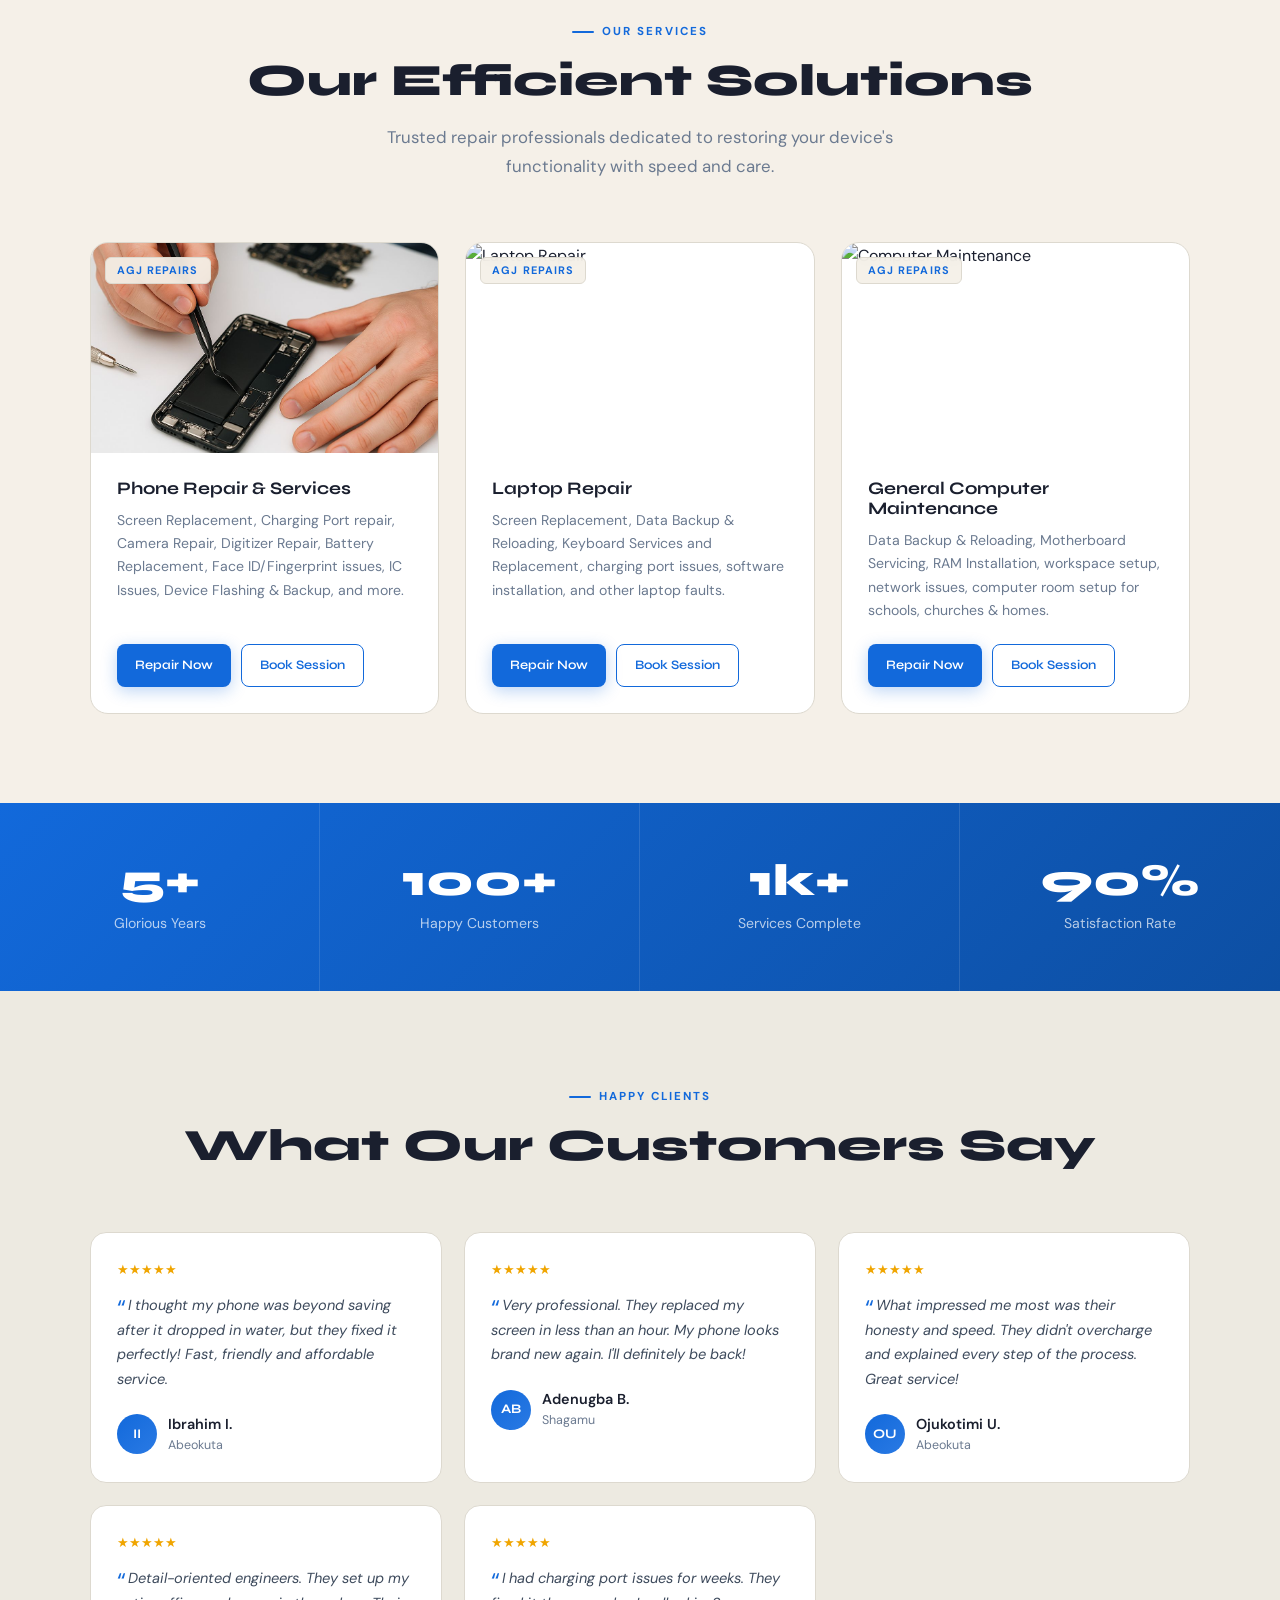
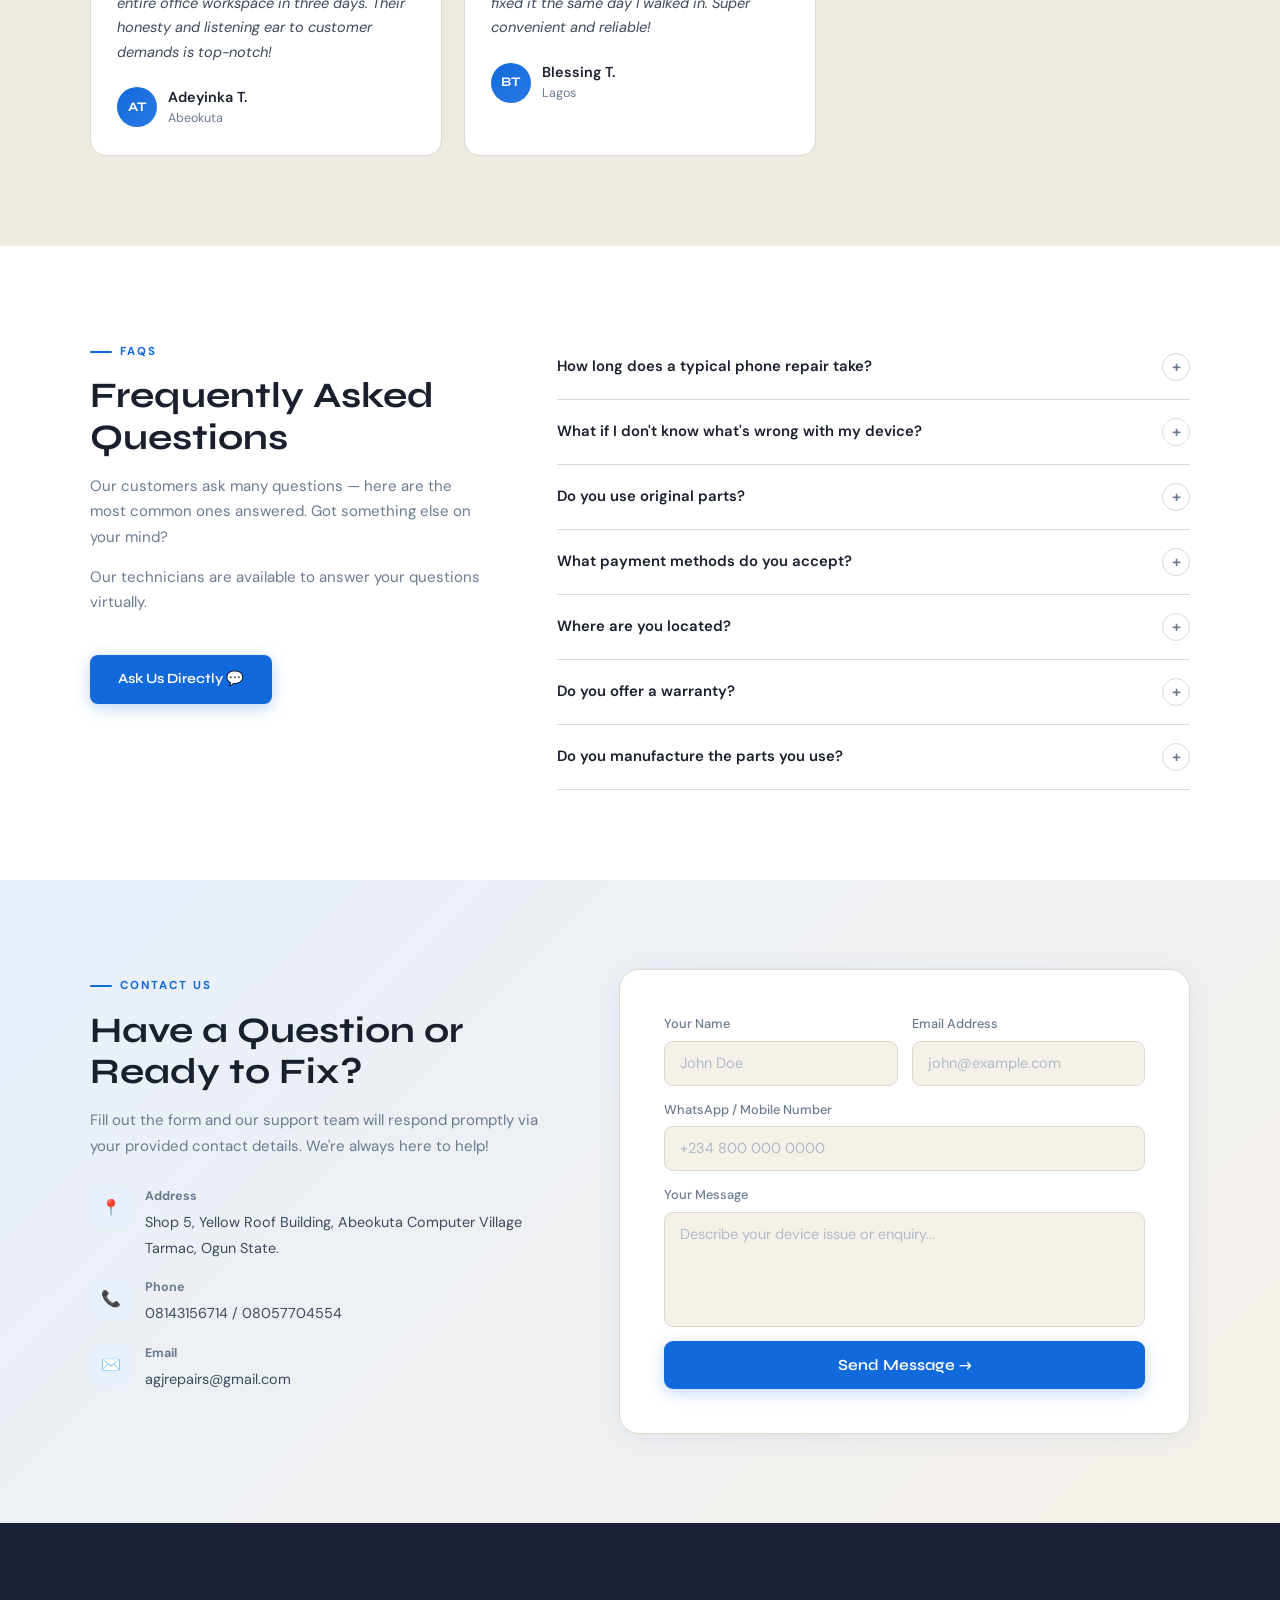
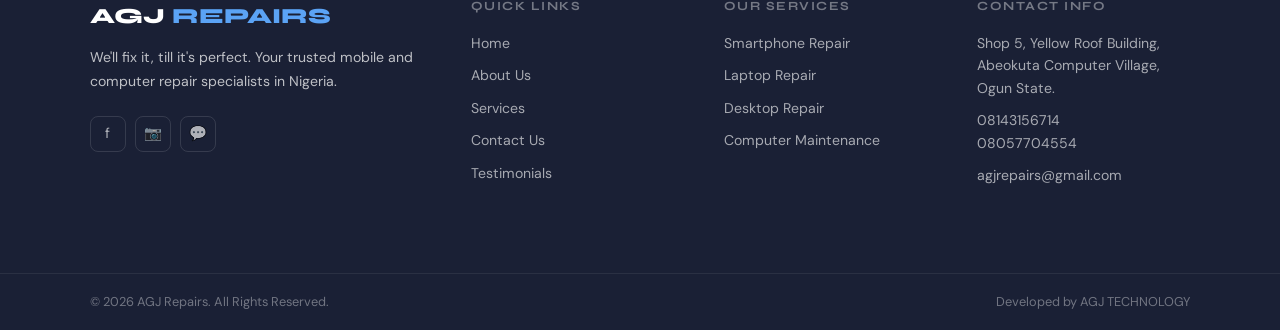
==== commit f5d11a14: "entire code cleanup" ====
--- a/index.html
+++ b/index.html
@@ -5,592 +5,347 @@
   <meta name="viewport" content="width=device-width, initial-scale=1.0">
   <title>AGJ TECHNOLOGY | AGJ REPAIRS</title>
   <link rel="stylesheet" href="style.css">
-  <link rel="stylesheet" href="media.css">
+  <link href="https://fonts.googleapis.com/css2?family=Syne:wght@400;600;700;800&family=DM+Sans:ital,wght@0,300;0,400;0,500;0,600;1,400&display=swap" rel="stylesheet">
 </head>
 <body>
-  <nav>
-     <ul class="sidebar">
-      <li onclick=hideSidebar() ><a><img src="burger cancel.png" height="30" width="30"></a></li>
-      <li><a href="#about" onclick=hideSidebar()>About</a></li>
-      <li><a href="#our-services" onclick=hideSidebar()>Services</a></li>
-      <li><a href="#customer-review" onclick=hideSidebar()>Testimonials</a></li>
-      <li><a href="#faq-section" onclick=hideSidebar()>FAQs</a></li>
-      <li><a href="#contact-us" onclick=hideSidebar()>Booking and Appointments</a></li>
-
-     </ul>
-
-    <ul>
-      <li><a href="#">AGJ REPAIRS</a></li>
-      <li class="hideOnMobile"><a href="#about">About</a></li>
-      <li class="hideOnMobile"><a href="#our-services">Services</a></li>
-      <li class="hideOnMobile"><a href="#customer-review">Testimonials</a></li>
-      <li class="hideOnMobile"><a href="#faq-section">FAQS</a></li>
-      <li class="hideOnMobile"><a href="#contact-us">Booking and Appointments</a></li>
-       <li class="menu-button" onclick=showSidebar()><a ><img src="burger icon.png" height="30" width="50"></a></li>
+
+  <!-- NAV -->
+  <nav id="navbar">
+    <a href="#home" class="nav-logo">AGJ <span>REPAIRS</span></a>
+    <ul class="nav-links">
+      <li><a href="#about">About</a></li>
+      <li><a href="#our-services">Services</a></li>
+      <li><a href="#customer-review">Testimonials</a></li>
+      <li><a href="#faq-section">FAQs</a></li>
     </ul>
+    <a href="#contact-us" class="btn btn-blue" style="margin-left:12px; display:none;" id="navCta">Book Appointment</a>
+    <a href="#contact-us" class="btn btn-blue" style="margin-left:12px;" id="navCtaDesk">Book Appointment</a>
+    <button class="hamburger" id="hamburger" aria-label="Open menu">
+      <span></span><span></span><span></span>
+    </button>
   </nav>
 
-<section id="home">
-  <div class="hero-section">
-    <h2>Have A <span style="color: rgb(18, 105, 219);">Faulty</span> Gadget? <span style="color: rgb(18, 105, 219);">We</span> Can Fix Anything</h2>
-    <p>Reliable Repair Services For Your Devices. We'll Fix It till Its Perfect</p>
-         <a href="#our-introduction"><button>Discover More</button></a>
+  <!-- MOBILE MENU -->
+  <div class="mobile-menu" id="mobileMenu">
+    <button class="mob-close" id="mobClose">✕</button>
+    <a href="#about" class="mob-l">About</a>
+    <a href="#our-services" class="mob-l">Services</a>
+    <a href="#customer-review" class="mob-l">Testimonials</a>
+    <a href="#faq-section" class="mob-l">FAQs</a>
+    <a href="#contact-us" class="mob-l">Book Appointment</a>
   </div>
-  <div class="hero-section_1">
-    <img src="images/repair2.jpg">
-      </div>
-
-  
-</section>
-
-
-<section id="about">
-   <div class="about-title">
-    <h3>About Experience</h3>
-    <p class="">We have Than 5 Years Experience in Gadget, Smartphone & and Laptop Repair Services. </p>
-   </div>
-    
-   <div class="about-box">
-
-   <div class="about-container">
-    <div class="service-title">
-      <h3>Quality Services</h3>
-          </div>
-
-          <div class="services-text">
-            <img src="images/quality service.png">
-            <p> We Render fast and effective solution to device problems, We make use of Quality parts from top best parts manufacturers for Repairing Services </p>
-          </div>
-   </div>
-   
-   <div class="about-container">
-    <div class="service-title">
-      <h3>Professional Team</h3>
-          </div>
-
-          <div class="services-text">
-            <img src="images/proffessional team.png">
-            <p> We Collaborate with professionals in industry to provide the best Mobile Repair And Fixing Services for our Customers. All Our teams are Reliable and Trustworthy  </p>
-          </div>
-   </div>
-   
-   <div class="about-container">
-    <div class="service-title">
-      <h3>Why Choose Us?</h3>
-          </div>
-
-          <div class="services-text">
-            <img src="images/why choose us.png">
-            <p>Fast Turnaround, Affordable Pricing, Experienced Technicians, Quality Parts, Excellent Support. </p>
-          </div>
-   </div>
-
-   </div>
-</section>
-  
+
+  <!-- HERO -->
+  <section id="home">
+    <div class="hero-text">
+      <div class="hero-badge"><span class="dot"></span> Available Now — Same Day Repairs</div>
+      <h1>Got a <span class="hl">Faulty</span><br>Gadget? <span class="hl">We</span><br>Fix Anything.</h1>
+      <p class="hero-desc">Reliable repair services for phones, laptops &amp; computers. We'll fix it till it's perfect — backed by 5+ years of expertise.</p>
+      <div class="hero-btns">
+        <a href="#our-services" class="btn btn-blue">Explore Services</a>
+        <a href="https://wa.me/+2349040127973" target="_blank" class="btn btn-wa">💬 WhatsApp Us</a>
+      </div>
+      <div class="hero-stats">
+        <div><div class="h-stat-num">5+</div><div class="h-stat-label">Years Experience</div></div>
+        <div><div class="h-stat-num">1k+</div><div class="h-stat-label">Repairs Done</div></div>
+        <div><div class="h-stat-num">90%</div><div class="h-stat-label">Satisfaction Rate</div></div>
+      </div>
+    </div>
+    <div class="hero-visual">
+      <div class="hero-img">
+        <img src="images/repair2.jpg" alt="Phone Repair">
+        <div class="hero-float">
+          <div class="hero-float-label">Services Complete</div>
+          <div class="hero-float-val">1,000+</div>
+        </div>
+        <div class="hero-float2">⭐ 5.0 Rating</div>
+      </div>
+    </div>
+  </section>
+
+
+  <!-- ABOUT -->
+  <section id="about" class="wrap">
+    <div class="sec-head center">
+      <span class="label">Why We're Different</span>
+      <h2 class="sec-title">5+ Years of Trusted Repair Excellence</h2>
+      <p class="sec-sub">We've been restoring devices with precision and care since day one — using quality parts and a customer-first approach.</p>
+    </div>
+    <div class="about-grid">
+      <div class="about-card fade-up">
+        <div class="about-icon">🛠️</div>
+        <h3>Quality Services</h3>
+        <p>Fast, effective solutions using top-tier parts from leading manufacturers. Every repair meets our strict quality standard before it leaves our hands.</p>
+      </div>
+      <div class="about-card fade-up">
+        <div class="about-icon">👥</div>
+        <h3>Professional Team</h3>
+        <p>We collaborate with industry professionals to deliver the best repair experience. All our technicians are reliable, certified, and trustworthy.</p>
+      </div>
+      <div class="about-card fade-up">
+        <div class="about-icon">✅</div>
+        <h3>Why Choose Us?</h3>
+        <p>Fast turnaround, affordable pricing, experienced technicians, quality parts, and excellent customer support — all under one roof.</p>
+      </div>
+    </div>
+  </section>
   
   <!-- Our Introduction Section -->
 
-  <section id="our-introduction">
-  <div class="about-title">
-    <h3>What We Do!!!</h3>
-</div>
-    <div class="intro-container">
-  <div class="card-img">
-            <img src="images/repair2.jpg" alt="projects">
-            <p class="card-words">
-              OUR GOAL: <br>
-
-              "We Will fix it,
-               till its perfect"
-            </p>
-          </div>
-     <div class="introduction-content">
-          <h3>Welcome To AGJ REPAIRS, A Mobile Device Hardware And Software Technician Center</h3>
-     <p>We fix all brands and models cracked screens, battery issues, software glitches and more. Get your device back like new!!!</p>
-
-     <div class="introduction-content-tag">
-      <img src="images/what we do.png" width="40px" height="40px">
-       <div class="introduction-content-tag-item">
-      <h4>Mobile Device Technician Expert</h4>
-      <h5>We fix Device Issues like Screen Replacement, Screen Seperation, Charging Port repair, Camera Repair, Digitizer Repair, Battery Replacement <span ><a href="#our-services" style="color: rgb(8, 31, 236)">Read More</a></span>. </h5> </h5>
-      </div>
-     </div>
-
-     <div class="introduction-content-tag">
-      <img src="images/what we do.png" width="40px" height="40px">
-       <div class="introduction-content-tag-item">
-      <h4>Genaral Computer Maintenance</h4>
-      <h5>We deals with Computer Data Backup And Reloading, Mother Board Servicing, RAM Installation <span ><a href="#our-services" style="color: rgb(8, 31, 236)">Read More</a></span>. </h5>
-     </div>
-    </div>
-    <a href="#contact-us"> <button>Contact Us</button></a>
-    </div>
-   </div>
-  </section>
-
-
-<!-- WHY CHOOSE US SECTION -->
-  <section id="why-choose-us">
-    <div class="about-title">
-      <p style="margin-top: 40px;">---Why Choose US---</p>
-    <h3>Gadget Repair For Everyone</h3>
- <p class="why-choose-us_text">Fast Turnaround, Affordable Pricing, Experienced Technicians, Quality Parts, Excellent Support.</p>
-</div>
-
-<div class="wcu-box">
+  <div class="divider"></div>
+
+  <!-- INTRO -->
+  <section id="our-introduction" class="wrap">
+    <div class="intro-inner">
+      <div class="intro-img-side fade-up">
+        <img src="images/repair2.jpg" alt="AGJ Repairs">
+        <div class="intro-badge-card">
+          <small>Our Promise</small>
+          <strong>"We'll fix it, till it's perfect."</strong>
+        </div>
+      </div>
+      <div>
+        <span class="label">What We Do</span>
+        <h2 class="sec-title">Welcome to AGJ REPAIRS</h2>
+        <p class="sec-sub" style="margin-bottom:28px;">A Mobile Device Hardware &amp; Software Technician Center. We fix all brands and models — cracked screens, battery issues, software glitches and more. Get your device back like new!</p>
+        <div class="intro-tag fade-up">
+          <div class="intro-tag-ico">📱</div>
+          <div>
+            <h4>Mobile Device Technician Expert</h4>
+            <p>Screen Replacement, Charging Port repair, Camera Repair, Battery Replacement, Digitizer Repair &amp; more. <a href="#our-services">Read More →</a></p>
+          </div>
+        </div>
+        <div class="intro-tag fade-up">
+          <div class="intro-tag-ico">💻</div>
+          <div>
+            <h4>General Computer Maintenance</h4>
+            <p>Data Backup &amp; Reloading, Motherboard Servicing, RAM Installation &amp; full workspace setup. <a href="#our-services">Read More →</a></p>
+          </div>
+        </div>
+        <div style="margin-top:28px;display:flex;gap:12px;flex-wrap:wrap;">
+          <a href="#contact-us" class="btn btn-blue">Contact Us</a>
+          <a href="#our-services" class="btn btn-ghost">Our Services</a>
+        </div>
+      </div>
+    </div>
+  </section>
+
+  <!-- WHY CHOOSE US -->
+  <section id="why-choose-us" class="wrap">
+    <div class="sec-head center">
+      <span class="label">Why Choose Us</span>
+      <h2 class="sec-title">Gadget Repair For Everyone</h2>
+      <p class="sec-sub">Fast turnaround, affordable pricing, experienced technicians, quality parts &amp; excellent support.</p>
+    </div>
+    <div class="wcu-grid">
+      <div class="wcu-card fade-up">
+        <div class="wcu-ico">⚡</div>
+        <div><h3>Quality Services</h3><p>We render fast and effective solutions to all device problems, using quality parts from top manufacturers to ensure lasting repairs.</p></div>
+      </div>
+      <div class="wcu-card fade-up">
+        <div class="wcu-ico">🎧</div>
+        <div><h3>Customer Services</h3><p>We provide same-day services for all repairs and have a good listening ear to every customer's complaint and need.</p></div>
+      </div>
+      <div class="wcu-card fade-up">
+        <div class="wcu-ico">🔒</div>
+        <div><h3>Secured Device</h3><p>Customers can trust our technicians with their devices and data. Our team operates with complete honesty and transparency.</p></div>
+      </div>
+      <div class="wcu-card fade-up">
+        <div class="wcu-ico">🛡️</div>
+        <div><h3>No Virus Threat</h3><p>Every device passes through a full malware and virus inspection using up-to-date antivirus software with all threats removed.</p></div>
+      </div>
+    </div>
+  </section>
+
+<!-- Our Services Section -->
+  <section id="our-services" class="wrap">
+    <div class="sec-head center">
+      <span class="label">Our Services</span>
+      <h2 class="sec-title">Our Efficient Solutions</h2>
+      <p class="sec-sub">Trusted repair professionals dedicated to restoring your device's functionality with speed and care.</p>
+    </div>
+    <div class="services-grid">
+      <div class="svc-card fade-up">
+        <div class="svc-img"><img src="images/repair2.jpg" alt="Phone Repair"><span class="svc-tag">AGJ Repairs</span></div>
+        <div class="svc-body">
+          <h3>Phone Repair &amp; Services</h3>
+          <p>Screen Replacement, Charging Port repair, Camera Repair, Digitizer Repair, Battery Replacement, Face ID/Fingerprint issues, IC Issues, Device Flashing &amp; Backup, and more.</p>
+          <div class="svc-actions">
+            <a href="https://wa.me/+2349040127973" target="_blank" class="btn btn-blue">Repair Now</a>
+            <a href="booking.html" class="btn btn-ghost">Book Session</a>
+          </div>
+        </div>
+      </div>
+      <div class="svc-card fade-up">
+        <div class="svc-img"><img src="images/repair 5.jpg" alt="Laptop Repair"><span class="svc-tag">AGJ Repairs</span></div>
+        <div class="svc-body">
+          <h3>Laptop Repair</h3>
+          <p>Screen Replacement, Data Backup &amp; Reloading, Keyboard Services and Replacement, charging port issues, software installation, and other laptop faults.</p>
+          <div class="svc-actions">
+            <a href="https://wa.me/+2349040127973" target="_blank" class="btn btn-blue">Repair Now</a>
+            <a href="booking.html" class="btn btn-ghost">Book Session</a>
+          </div>
+        </div>
+      </div>
+      <div class="svc-card fade-up">
+        <div class="svc-img"><img src="images/repair 6.jpg" alt="Computer Maintenance"><span class="svc-tag">AGJ Repairs</span></div>
+        <div class="svc-body">
+          <h3>General Computer Maintenance</h3>
+          <p>Data Backup &amp; Reloading, Motherboard Servicing, RAM Installation, workspace setup, network issues, computer room setup for schools, churches &amp; homes.</p>
+          <div class="svc-actions">
+            <a href="https://wa.me/+2349040127973" target="_blank" class="btn btn-blue">Repair Now</a>
+            <a href="booking.html" class="btn btn-ghost">Book Session</a>
+          </div>
+        </div>
+      </div>
+    </div>
+  </section>
+
   
-   <div class="wcu-container">
-    <div class="service-title">
-      <h3>Quality Services</h3>
-          </div>
-
-          <div class="services-text">
-            <img src="images/quality service.png">
-            <p>We Render fast and effective solution to all device problems, We make use of Quality parts from top best parts manufacturers.</p>
-          </div>
-   </div>
-
-   
-   <div class="wcu-container">
-    <div class="service-title">
-      <h3>Customer Services</h3>
-          </div>
-
-          <div class="services-text">
-            <img src="images/customer service.jpeg">
-            <p> We Provide Sameday Services for all our Repair Services, We have good listen ear to our customers Complaint </p>
-          </div>
-   </div>
-</div>
-
-<div class="wcu-box">
+  <!-- STATS -->
+  <section id="tech-stack">
+    <div class="stats-row">
+      <div class="stat-cell"><div class="stat-n">5+</div><div class="stat-l">Glorious Years</div></div>
+      <div class="stat-cell"><div class="stat-n">100+</div><div class="stat-l">Happy Customers</div></div>
+      <div class="stat-cell"><div class="stat-n">1k+</div><div class="stat-l">Services Complete</div></div>
+      <div class="stat-cell"><div class="stat-n">90%</div><div class="stat-l">Satisfaction Rate</div></div>
+    </div>
+  </section>
+
+   <section id="customer-review" class="wrap">
+    <div class="sec-head center">
+      <span class="label">Happy Clients</span>
+      <h2 class="sec-title">What Our Customers Say</h2>
+    </div>
+    <div class="reviews-grid">
+      <div class="rev-card fade-up">
+        <div class="rev-stars">★★★★★</div>
+        <p class="rev-text">I thought my phone was beyond saving after it dropped in water, but they fixed it perfectly! Fast, friendly and affordable service.</p>
+        <div class="rev-person"><div class="rev-av">II</div><div><div class="rev-name">Ibrahim I.</div><div class="rev-loc">Abeokuta</div></div></div>
+      </div>
+      <div class="rev-card fade-up">
+        <div class="rev-stars">★★★★★</div>
+        <p class="rev-text">Very professional. They replaced my screen in less than an hour. My phone looks brand new again. I'll definitely be back!</p>
+        <div class="rev-person"><div class="rev-av">AB</div><div><div class="rev-name">Adenugba B.</div><div class="rev-loc">Shagamu</div></div></div>
+      </div>
+      <div class="rev-card fade-up">
+        <div class="rev-stars">★★★★★</div>
+        <p class="rev-text">What impressed me most was their honesty and speed. They didn't overcharge and explained every step of the process. Great service!</p>
+        <div class="rev-person"><div class="rev-av">OU</div><div><div class="rev-name">Ojukotimi U.</div><div class="rev-loc">Abeokuta</div></div></div>
+      </div>
+      <div class="rev-card fade-up">
+        <div class="rev-stars">★★★★★</div>
+        <p class="rev-text">Detail-oriented engineers. They set up my entire office workspace in three days. Their honesty and listening ear to customer demands is top-notch!</p>
+        <div class="rev-person"><div class="rev-av">AT</div><div><div class="rev-name">Adeyinka T.</div><div class="rev-loc">Abeokuta</div></div></div>
+      </div>
+      <div class="rev-card fade-up">
+        <div class="rev-stars">★★★★★</div>
+        <p class="rev-text">I had charging port issues for weeks. They fixed it the same day I walked in. Super convenient and reliable!</p>
+        <div class="rev-person"><div class="rev-av">BT</div><div><div class="rev-name">Blessing T.</div><div class="rev-loc">Lagos</div></div></div>
+      </div>
+    </div>
+  </section>
+
+
+   <!-- FAQ -->
+ <!-- FAQ -->
+  <section id="faq-section" class="wrap">
+    <div class="faq-layout">
+      <div class="faq-left">
+        <span class="label">FAQs</span>
+        <h2>Frequently Asked Questions</h2>
+        <p>Our customers ask many questions — here are the most common ones answered. Got something else on your mind?</p>
+        <p>Our technicians are available to answer your questions virtually.</p>
+        <br>
+        <a href="https://wa.me/+2349040127973" target="_blank" class="btn btn-blue">Ask Us Directly 💬</a>
+      </div>
+      <ul class="faq-list">
+        <li class="faq-item"><div class="faq-q">How long does a typical phone repair take? <i class="faq-ico">+</i></div><div class="faq-a"><p>Most repairs like screen or battery replacement take between 30 minutes to 1 hour, depending on the issue and device model.</p></div></li>
+        <li class="faq-item"><div class="faq-q">What if I don't know what's wrong with my device? <i class="faq-ico">+</i></div><div class="faq-a"><p>No worries — bring it in or book a diagnostic service. We'll assess it and let you know the issue before any repair begins.</p></div></li>
+        <li class="faq-item"><div class="faq-q">Do you use original parts? <i class="faq-ico">+</i></div><div class="faq-a"><p>We use high-quality OEM or original parts depending on availability and your preference.</p></div></li>
+        <li class="faq-item"><div class="faq-q">What payment methods do you accept? <i class="faq-ico">+</i></div><div class="faq-a"><p>We accept cash, bank transfers, and mobile payments!</p></div></li>
+        <li class="faq-item"><div class="faq-q">Where are you located? <i class="faq-ico">+</i></div><div class="faq-a"><p>We are located in Ogun State, but we have technicians across Nigeria.</p></div></li>
+        <li class="faq-item"><div class="faq-q">Do you offer a warranty? <i class="faq-ico">+</i></div><div class="faq-a"><p>We offer a limited lifetime warranty on repairs. If the original repair fails due to a defect in the part we installed or workmanship, we will fix it for you.</p></div></li>
+        <li class="faq-item"><div class="faq-q">Do you manufacture the parts you use? <i class="faq-ico">+</i></div><div class="faq-a"><p>No, we are not a manufacturing company, but the materials we use are from the best manufacturers in the industry!</p></div></li>
+      </ul>
+    </div>
+  </section>
+
+
+
+
   
-   <div class="wcu-container">
-    <div class="service-title">
-      <h3>Secured Device</h3>
-          </div>
-
-          <div class="services-text">
-            <img src="images/secured device.png">
-            <p>Customers can trust our Technicians with their devices, their data and other items, as they are honesty and Trustworthy.</p>
-          </div>
-   </div>
-
-   
-   <div class="wcu-container">
-    <div class="service-title">
-      <h3>No Virus Threat</h3>
-          </div>
-
-          <div class="services-text">
-            <img src="images/no virus threat.jpeg">
-            <p>Devices are passed through a full malware and virus inspection, We can scan with up-to-date antivirus software, and remove any threat. </p>
-          </div>
-   </div>
-   
-</div>
-
-<div class="guideline">
-  <p>Get Proper Services From us <a href="suscribe.html"><span style="color: rgb(88, 100, 95); text-decoration: underline;">guideline and Knowledge</span></a></p>
-</div>
-   
-  </section>
-
-   <section id="our-services">
-    <div class="about-title">
-      <p style="margin-top: 40px;">---Our Services---</p>
-    <h3>Our Efficient Solution</h3>
- <p class="why-choose-us_text"> We're a trusted phone repair dedicated to restoring your device's functionality with speed and care. Our technicians bring years of experience, using quality parts and customer-first service.</p>
-</div>
-
-
-<!-- OUR SERVICEs BOXES -->
-<div class="container">
-    <div class="wrapper">
-      <div class="card-list">
-        <div class="card">
-          <div class="card-image">
-            <img src="images/repair2.jpg" alt="projects">
-            <p class="card-tag">
-              AGJ REPAIRS
-            </p>
-          </div>
-          <div class="card-content">
-            <h3 class="card-title">PHONE REPAIR AND SERVICES</h3>
-            <p class="card-text">
-               We fix Device Issues like Screen Replacement, Screen Seperation, Charging Port repair, Camera Repair, Digitizer Repair, Battery Replacement, Face ID and Fingerprint Verification Issues, All Kind Integrated Circuits(IC) Issues, Device Flashing And Backup and other Various Device Issues. . </p>
-              
-              <div class="card-footer">
-                <div class="card-profile">
-                 <a href="https://wa.me/+2349040127973" target="_blank"><button>Repair Now</button></a>
-                  <a href="booking.html" target="_blank"><button>Book Session </button></a>
-                </div>
-              </div>         
-          </div>
-        </div>
-       
-
-
-        
-
-          <div class="card">
-          <div class="card-image">
-            <img src="images/repair 5.jpg" alt="projects">
-            <p class="card-tag">
-              AGJ REPAIRS
-            </p>
-          </div>
-          <div class="card-content">
-            <h3 class="card-title">LAPTOP REPAIR</h3>
-            <p class="card-text">
-              We fix Laptop faults like Screen Replacement, Data Backup and Reloading, Keyboard Services and Replacement, charging ports issues, softwares installation, and other faults in a laptop system. </p>
-              
-              <div class="card-footer">
-                <a href="https://wa.me/+2349040127973" target="_blank"><button>Repair Now</button></a>
-                <a href="booking.html" target="_blank"><button>Book Session </button></a>
-              </div>         
-          </div>
-        </div>
-       
- <div class="card">
-          <div class="card-image">
-            <img src="images/repair 6.jpg" alt="projects">
-            <p class="card-tag">
-              AGJ REPAIRS
-            </p>
-          </div>
-          <div class="card-content">
-            <h3 class="card-title"> GENERAL COMPUTER MAINTENANCE</h3>
-            <p class="card-text">
-              We deals with Computer Data Backup And Reloading, Mother Board Servicing, RAM Installation, Compltete Computer setup for Workspace, Computer Network issues, Computer Room Setp for Schools, (church, Mosque and for home use) and other Computer Issues. </p>
-              
-              <div class="card-footer">
-                
-                 <a href="https://wa.me/+2349040127973" target="_blank"><button>Repair Now</button></a>
-                 <a href="booking.html" target="_blank"><button>Book Session </button></a>
-              </div>         
-          </div>
+
+<!-- CONTACT US -->
+ 
+  <section id="contact-us" class="wrap">
+    <div class="contact-layout">
+      <div class="contact-left">
+        <span class="label">Contact Us</span>
+        <h2>Have a Question or Ready to Fix?</h2>
+        <p>Fill out the form and our support team will respond promptly via your provided contact details. We're always here to help!</p>
+        <div class="c-detail"><div class="c-ico">📍</div><div><strong>Address</strong><span>Shop 5, Yellow Roof Building, Abeokuta Computer Village Tarmac, Ogun State.</span></div></div>
+        <div class="c-detail"><div class="c-ico">📞</div><div><strong>Phone</strong><span>08143156714 / 08057704554</span></div></div>
+        <div class="c-detail"><div class="c-ico">✉️</div><div><strong>Email</strong><span>agjrepairs@gmail.com</span></div></div>
+      </div>
+      <div class="contact-form">
+        <form action="https://formspree.io/f/xzzklqok" method="POST">
+          <div class="form-row">
+            <div class="form-g"><label>Your Name</label><input type="text" name="name" placeholder="John Doe" required></div>
+            <div class="form-g"><label>Email Address</label><input type="email" name="email" placeholder="john@example.com" required></div>
+          </div>
+          <div class="form-g"><label>WhatsApp / Mobile Number</label><input type="text" name="phone" placeholder="+234 800 000 0000" required></div>
+          <div class="form-g"><label>Your Message</label><textarea name="message" placeholder="Describe your device issue or enquiry..." required></textarea></div>
+          <button type="submit" class="form-btn">Send Message →</button>
+        </form>
+      </div>
+    </div>
+  </section>
+
   
-  </section>
-
-
-  <section id="faq-section">
-    <div class="faq-container">
-       <div class="faq-container-1">
-        <p>---Have Question?</p>
-        <h3>Frequently Asked Question</h3>
-
-        <p>There are differant kind of Questions asked by our Customers, like can you clean my phone?, how do you accept payment? or what payment method do you prefer?, Do you use original product?, or what if i dont know what's wrong with my device?.  </p>
-        <p> At AGJ REPAIRS we have an answer to all your queation, or you have a question apart from the frequently asked ones?, you can talk to us directly, our technicians are available to answer your questions virtually. </p>
-
-        <a href="https://wa.me/+2349040127973" target="_blank"><button>Ask Questions Here</button></a>
-       </div>
-
-<!-- 
-        <button><span>Can you Clean My Phone or Device? <details>
-            <summary></summary>
-
-            <p>We only have location in Ogun state, buh we deliver worldwide</p>
-          </details></span></button>
-
-         <button><span>Do you offer a Warranty? <details>
-            <summary></summary>
-
-            <p>We only have location in Ogun state, buh we deliver worldwide</p>
-          </details></span></button>
-
-          <button><span>How many Locations Do you Have? <details>
-            <summary></summary>
-
-            <p>We only have location in Ogun state, buh we deliver worldwide</p>
-          </details></span></button>
-       </div>
-        -->
-
-       
-        <ul class="faq">
-          <li>
-            <div class="q">
-              <span class="arrow"></span>
-              <span>How long does a typical phone repair take?</span>
-            </div>
-            <div class="a">
-              <p>
-                Most repairs like screen or battery Replacement take between 30 minutes to 1 hour, depending on the issue and device model.
-              </p>
-            </div>
-          </li>
-
-           <li>
-            <div class="q">
-              <span class="arrow"></span>
-              <span>What if i dont Know waht's wrong with my device?</span>
-            </div>
-            <div class="a">
-              <p>
-                No worries- bring it in or book a diagnostic service. We'll assess it and let you Know the issue before any repair.
-              </p>
-            </div>
-          </li>
-
-           <li>
-            <div class="q">
-              <span class="arrow"></span>
-              <span>Do you use original parts?</span>
-            </div>
-            <div class="a">
-              <p>
-              We use high-quality OEM or original parts depending on availability and your preference.
-              </p>
-            </div>
-          </li>
-
-           <li>
-            <div class="q">
-              <span class="arrow"></span>
-              <span>What payments Method do you accept?</span>
-            </div>
-            <div class="a">
-              <p>
-               We accept cash, bank transfers, and mobile payments!
-              </p>
-            </div>
-          </li>
-
-           <li>
-            <div class="q">
-              <span class="arrow"></span>
-              <span>Where are you located?</span>
-            </div>
-            <div class="a">
-              <p>
-                We are located in Ogun State, but we have technicians around Nigeria.
-              </p>
-            </div>
-          </li>
-
-           <li>
-            <div class="q">
-              <span class="arrow"></span>
-              <span>Do you offer warranty?</span>
-            </div>
-            <div class="a">
-              <p>
-                We offer a Limited lifetime Warranty on Repairs. If the original repair fails because of defect in the part we installed or due to workmanship, we will fix it for you. For more details, contact us directly.
-              </p>
-            </div>
-          </li>
-
-           <li>
-            <div class="q">
-              <span class="arrow"></span>
-              <span> Do you manufacture the parts you use yourself?</span>
-            </div>
-            <div class="a">
-              <p>
-                No, we are not a manufacturing company, but the materials we used are from the best manufacturer in industry!
-              </p>
-            </div>
-          </li>
-        </ul>
-    </div>
-  </section>
-
-  <!-- customer sucess -->
-
-  
-<section id="tech-stack">
-   <div class="tech-text">
-   </div>
-
-   <div class="scroll-wrapper">
-  <div class="tool-stack">
-  <div class="skills-container">
-    <div class="skill-box">
-      <!-- <img src="assets/react-BzCHfcRJ.png" alt="react"> -->
-       <h3>5+</h3>
-      <p>Glorius years</p>
-    </div>
-  </div>
-
-   <div class="skills-container">
-    <div class="skill-box">
-      <!-- <img src="assets/css.png" alt="react"> -->
-       <h3>100+</h3>
-      <p>Happy Customers</p>
-    </div>
-  </div>
-
-  <div class="skills-container">
-    <div class="skill-box">
-      <!-- <img src="assets/csss.png" alt="react"> -->
-       <h3>1k+</h3>
-      <p>Service Complete</p>
-    </div>
-  </div>
-
-  <div class="skills-container">
-    <div class="skill-box">
-      <!-- <img src="assets/html.png" alt="react"> -->
-       <h3>90%</h3>
-      <p>Satisfaction</p>
-    </div>
-  </div>
-
-  </div>
-
-
- 
-
-   
-
-</div>
-   
-  
- 
-</section>
-
-<!-- CUSTOMER REVIEW  -->
-<section id="customer-review">
-   <div class="faq-container-1">
-        <p>---Our Happy Clients? </p>
-        <h3>Our Customers Review</h3>
-        </div>
-
-        <div class="what-client-say">
-          <div class="what-client-say_1"> 
-             <img src="images/quoteleft.png">
-            <p> I thought my phone was beyond saving after it dropped in water, but they fixed it perfectly! fast, friendly and affordable service. </p>
-
-            <H4>Ibrahim I., Abeokuta</H4>
-          
-          </div>
-
-          
-
-          <div class="what-client-say_1">
-             <img src="images/quoteleft.png">
-            <p> Very proffessional. They replaced my screen in less than an hour. my phone looks brand new again. I'll definitely be back if i need any other repairs.</p>
-
-            <H4> Adenugba B., Shagamu</H4>
-         
-          </div>
-        </div>
-
-
-         <div class="what-client-say">
-          <div class="what-client-say_1">
-             <img src="images/quoteleft.png">
-            <p> What Impressed me most was their honesty and speed. They didn't overcharge and explained every step of the process. Great customer service.</p>
-
-            <H4> Ojukotimi U., Abeokuta</H4>
-          
-          </div>
-
-
-                   <div class="what-client-say">
-          <div class="what-client-say_1">
-             <img src="images/quoteleft.png">
-            <p> They are a detailed Oriented Engineer,  they complete the setting up of a workspace for me in my office in Three days, and what impressed me most is their honesty and listening ear to customer demand. I love your work, keep it up</p>
-
-            <H4> Adeyinka T., Abeokuta</H4>
-          
-          </div>
-
-          
-
-          <div class="what-client-say_1">
-             <img src="images/quoteleft.png">
-            <p>I had issues with my charging port for weeks. They fixed it the same day i walked in. Super Convinient and reliable!.</p>
-
-            <H4>Blessing T., Lagos</H4>
-         
-          </div>
-        </div>
-</section>
-
-<!-- CONTACT US -->
- <section id="contact-us">
-  <div class="about-title">
-    <p >---CONTACT US---</p>
-    <H3 >Have a Question or Ready to fix?</H3>
-    <p class="why-choose-us_text"> You can reach out to us by filling your details in the form below, and write the message you want to pass to us, Our customer support will respond immediately via the contact information you provide, Thank You.</p>
-  </div>
-
-  <div class="msg-info-container">
-      <form class="msg-info-container" action="https://formspree.io/f/xzzklqok" method="POST">
-    <div class="msg-info">
-    <input type="text" name="name" placeholder="Your Name" required>
-    <input type="email" name="email" placeholder="Email Address" required>
-    <input type="text" name="phone" Placeholder="Whatsapp or Mobile Number" required>
+
+  <footer>
+    <div class="f-brand">
+      <div class="f-brand-name">AGJ <span>REPAIRS</span></div>
+      <p>We'll fix it, till it's perfect. Your trusted mobile and computer repair specialists in Nigeria.</p>
+      <div class="f-social">
+        <a href="https://facebook.com/dm.immaculate" target="_blank" class="f-soc">f</a>
+        <a href="#" class="f-soc">📷</a>
+        <a href="https://wa.me/+2349040127973" target="_blank" class="f-soc">💬</a>
+      </div>
+    </div>
+    <div class="f-col">
+      <h4>Quick Links</h4>
+      <ul>
+        <li><a href="#home">Home</a></li>
+        <li><a href="#about">About Us</a></li>
+        <li><a href="#our-services">Services</a></li>
+        <li><a href="#contact-us">Contact Us</a></li>
+        <li><a href="#customer-review">Testimonials</a></li>
+      </ul>
+    </div>
+    <div class="f-col">
+      <h4>Our Services</h4>
+      <ul>
+        <li><a href="#our-services">Smartphone Repair</a></li>
+        <li><a href="#our-services">Laptop Repair</a></li>
+        <li><a href="#our-services">Desktop Repair</a></li>
+        <li><a href="#our-services">Computer Maintenance</a></li>
+      </ul>
+    </div>
+    <div class="f-col">
+      <h4>Contact Info</h4>
+      <ul>
+        <li><span>Shop 5, Yellow Roof Building, Abeokuta Computer Village, Ogun State.</span></li>
+        <li><span>08143156714<br>08057704554</span></li>
+        <li><span>agjrepairs@gmail.com</span></li>
+      </ul>
+    </div>
     
-    </div>
-
-    <div class="msg-content">
-    <input type="text" name="message" placeholder="Your Message"  required>
-    <button type="submit">Send</button>
-  </form>
-  </div>
- </section>
-
-  
-
- <footer>
-  <div class="footer-logo">
-    <h2>AGJ <span style="color: rgb(31, 31, 143);">REPAIRS</span></h2>
-
-    <p>We'll Fix it, Till Its Perfect</p>
-    <h3>Stay Connected</h3>
-  <ul>
-
-    <a href="https://facebook.com/dm.immaculate"><li><img src="images/icons8-facebook-50.png"  width="30px" height="30px"></li></a>
-    <a><li><img src="images/icons8-instagram-50.png"  width="30px" height="30px"></li></a>
-    <a href="https://wa.me/+2349040127973" target="_blank"><li><img src="images/icons8-whatsapp-50.png" width="30px" height="30px"></li></a>
-  </ul>
-
-  </div>
-
-  <div class="quick-links">
-  <h3>Quick Links</h3>
-
-  <ul>
-  <li><a href="#">Home</a></li>
-  <li><a href="#about">About Us</a></li>
-  <li><a href="#our-services">Services</a></li>
-  <li><a href="#contact-us">Contact Us</a></li>
-  <li><a href="#customer-review">What Our Customers say</a></li>
-  <li><a href="#our-introduction">Job success</a></li>
-   </ul>
-  </div>
-
-  
-  <div class="quick-links">
-  <h3>Our Services</h3>
-
-  <ul>
-  <li> <a>Smartphone Repair</a> </li>
-  <li> <a>Laptop Repair </a> </li>
-  <li> <a>Desktop Repair </a> </li>
-  <li> <a>General Computer Maintenance</a>
-  </li>
-   </ul>
-  </div>
-
-  <div class="quick-links">
-  <h3>Contact Us</h3>
-
-  <ul>
-  <li>Shop 5, yellow roof building, Abeokuta Computer village Tarmac, Abeokuta, Ogun State.  </li>
-  <li>08143156714 <br> 08057704554</li>
-  <li>agjrepairs@gmail.com </li>
-   </ul>
-  </div>
-
- 
- </footer>
-  <div class="all-rights" style="text-align: center;color: aliceblue; background: black;">
-    <p>All Rights Reserved. Developed by AGJ TECHNOLOGY</p>
+  </footer>
+  <div class="footer-bar">
+    <span>© 2026 AGJ Repairs. All Rights Reserved.</span>
+    <span>Developed by AGJ TECHNOLOGY</span>
   </div>
 <script src="script.js"></script>
 </body>
--- a/style.css
+++ b/style.css
@@ -1,812 +1,453 @@
-* {
-  margin: 0;
-  padding: 0;
-}
-
-body {
-  min-height: 100vh;
-  background-color: beige;
-  padding-top: 0px;
-  font-family: 'Segoe UI', Tahoma, Geneva, Verdana, sans-serif;
-  
-}
-
-@keyframes appear {
-  from {
-    opacity: 0;
-    transform: translateX(-100px);
-  }
-  to {
-    opacity: 1;
-    transform: translateX(0px);
-  }
-}
-
-nav{
-  background-color: rgb(240, 241, 243);
-  box-shadow: 3px 3px 5px black;
-  position: fixed;
-  height: 60px;
-  top: 0;
-  width: 100%;
-  z-index: 9999;
-}
-
-nav ul {
-  width: 100%;
-  list-style: none;
-  display: flex;
-  justify-content: flex-end;
-  align-items: center;
-}
-
-nav li {
-  height: 50px;
-}
-
-nav a {
-  height: 100%;
-  padding: 0 30px;
-  text-decoration: none;
-  display: flex;
-  align-items: center;
-  color: black;
-}
-
-nav a:hover {
-  background-color: rgba(236, 238, 237, 0.062);
-}
-
-nav li:first-child {
-  margin-right: auto;
-}
-
-/*sidebar*/
-
-.sidebar {
-  position: fixed;
-  top: 0;
-  right: 0;
-  height: 100vh;
-  width: 250px;
-  z-index: 999;
-  background-color: rgba(253, 252, 252, 0.281);
-  backdrop-filter: blur(10px);
-  box-shadow: -10px 0 10px rgb(rgb(12, 9, 9));
-  display: none;
-  flex-direction: column;
-  align-items: flex-start;
-  justify-content: flex-start;
-}
-
-.sidebar li {
-  width: 100%;
-}
-
-.sidebar a {
-  width: 100%;
-}
-
-.menu-button{
-  display: none;
-}
-
-@media(max-width: 800px) {
-  .hideOnMobile{
-    display: none;
-  }
-  
-.menu-button{
-  display: block;
-}
-}
-
-@media(max-width: 400px) {
-  .sidebar{
-    width: 100%;
-  }
-}
-
-/*HERO SECTION
-
-.hero-section {
-  margin: 30px;
-  padding:   50px;
-  display: flex;
-}
-
-.hero-section_1 {
-  margin: 20px 20px 20px;
-  flex-direction: column;
-  gap: 10px;
-
-}
-
-.hero-section_1 h2 {
- font-size: 60px;
- font-weight: 90px;
-}
-
-.hero-section_1 p {
-  font-size: 20px;
-}
-
-.hero-section_1 button {
-  margin:20px;
-  padding: 10px;
-  
-  border-radius: 10px;
-  font-size: 1em;
-  background-color: rgb(16, 83, 230);
-}
-
-.hero-section_1 button:hover {
-  background-color: rgba(154, 154, 202, 0.027);
-  color: black;
-}
-
-.hero-section_2 {
-  margin: 30px;
-}
-
-.hero-section_2 img {
-  width: 500px;
-  height: 400px;
-  border: none;
-}
-
-<div class="hero-section">
-    <div class="hero-section_1">
-      <h2>
-        Mobile Device <br> Technician <br> Specialist
-      </h2>
-      <p>Reliable Repair Services For Your Devices</p>
-      <button>Contact Us</button>
-    </div>
-
-    <div class="hero-section_2">
-      <img src="images/repair1.jpg">
-    </div>
-  </div>
-  background:  linear-gradient(135deg, #080e13 0%, #737679 100%);
-  */
-#home {
-  padding: 10px;
-  display: flex;
-   background: linear-gradient(to right, #080e13, #737679), url('images/repair2.jpg');
-  background-repeat: no-repeat;
-  background-size: cover;
-  background-position: center;
-  height: 100vh;
-}
-  
-.hero-section {
-  align-items: center;
-  margin: 50px;
-  padding: 70px;
-}
-
-.hero-section_1 {
-  margin: 20px;
-  margin-top: 130px;
-  margin-right: 70px;
-  padding: 40px;
-}
-
-.hero-section_1 img {
-  width: auto;
-  height: 380px;
-  
-}
-
-.hero-section h2 {
-  font-size: 70px;
- font-weight: 90px;
- color: antiquewhite;
-}
-
-.hero-section p {
- margin: 10px;
- margin-left: 50px;
- color: antiquewhite;
-}
-
-.hero-section button {
-  margin: 20px;
- margin-left: 100px;
- padding: 10px;
- border-radius: 10px;
- background-color: rgb(18, 105, 219);
- 
-}
-
-
-/* ABOUT SECTIon */
-
-.about-title h3 {
-  text-align: center;
-  margin: 15px;
-  margin-top: 30px;
-  font-size: 30px;
-  font-family: 'Segoe UI', Tahoma, Geneva, Verdana, sans-serif;
-}
-
-.about-title p {
-  margin-top: 5px;
-  text-align: center;
-  font-size: 20px;
-}
-
-/* About container */
-.about-box {
-  display: flex;
-  margin: 20px;
-  padding: 10px;
-  animation: appear linear;
-  animation-timeline: view();
-  animation-range: entry 0% cover 40%;
-}
-
-.about-container {
-  width: 25em;
-    height: 150px;
-    margin: 1em;
-    color: white;
-     background: linear-gradient(135deg, #1a65ac 0%, #757677 100%);
-    box-shadow: 3px, -5px, 25px rgb(0, 0, 0);
-    padding: 20px 30px;
-}
-
-
-.about-container:hover{
-  background: linear-gradient(135deg, #1a65ac 40%, #060707 100%);
-  color: white;
-  animation: -3s ease-in;
-}
-
-.service-title {
-  margin-left: 50px;
-}
-.services-text {
-  display: flex;
-  margin: 10px;
-  gap: 10px;
-}
-.services-text img{
-   width: 50px;
-   height: 30px;
-}
-
-/* OUR INTRODUCTION */
-
-
-.intro-container {
- display: flex;
-}
-
-.card-img {
- position: relative;
-}
- .card-img img {
-   width: 350px;
-   height: 30em;
-   padding: 10px;
-   border-radius: 22px;
-   aspect-ratio: 16 / 9;
-   object-fit: cover;
-}
-
-.card-img .card-words {
-   position: absolute;
-   margin: 0px;
-   left: 10px;
-   bottom: 15px;
-   color: rgb(18, 77, 129);
-   border-radius: 10px;
-   font-weight: 700;
-   font-size: 1rem;
-   padding: 25px;
-   text-transform: uppercase;
-   letter-spacing: 0.2px;
-   background-color: hsl(200, 4%, 85%);
-}
-
-
-/* introduction contents $ tags */
-
-.introduction-content {
-  margin: 20px;
-  padding: 10px;
-  animation: appear linear;
-  animation-timeline: view();
-  animation-range: entry 0% cover 40%;
-}
- 
-.introduction-content h3 {
-  font-size: 2em;
-  margin: 10px;
-}
-
-.introduction-content p {
-  margin: 20px;
-}
-
-.introduction-content-tag {
-  display: flex;
-  width: auto;
-    height: 70px;
-    margin: 1em;
-    padding: 20px 30px;
-    border-radius: 10px;
-    color: rgb(6, 15, 24);
-    background-color: hsl(200, 4%, 85%);
-    box-shadow: 3px, -5px, 25px rgb(0, 0, 0);
-    
-}
-
-/* .introduction-content-tag:hover { 
-   background: linear-gradient(305deg, #1a65ac 40%, #222424 70%);
-   color: #fff;
-   cursor: pointer;  
-   
-/* } */
-
- .introduction-content-tag-item{
-  display: flex;
-  flex-direction: column;
- }
-
- .introduction-content-tag-item h4 {
-  margin-left: 30px;
- }
-
- .introduction-content-tag-item h5 {
-  margin: 0px;
-  margin-left: 30px;
-  font-weight: 400;
-  font-size: 1em;
-  
-
- }
-
-.introduction-content button {
-  margin-left: 50px;
-  padding: 10px;
-  background: linear-gradient(135deg, #1a65ac 0%, #F9FAFB 100%);
-  border: none; 
-}
-
-.introduction-content button:hover {
-  color: white;
-  transform: translateY(-3px);
-}
-
-
-/* WHY CHOOSE US */
-
-.why-choose-us_text {
-  font-size: 5px;
-  font-weight: 100;
-}
-
-.wcu-box {
-  display: flex;
-  margin: 20px;
-  gap: 10px;
-  padding: 0px;
-}
-
-.wcu-container {
-   width: 40em;
-    height: 80px;
-    margin: 1em;
-    gap: 10px;
-    background-color: white;
-    border-radius: 10px;
-    border-color: black;
-     box-shadow: 0 10px 10px rgb(47, 67, 97);
-    padding: 20px 30px;
-
-    animation: appear linear;
-  animation-timeline: view();
-  animation-range: entry 0% cover 40%;
-}
-
-.wcu-container:hover {
-  transform: translateY(-10px);
-}
-
-.guideline {
-  align-content: center;
-  margin-left: 35%;
-}
-
-/* OUR SERVICES BOXES */
-
-.card-list {
-   display: flex;
-   padding: 2em;
-   gap: 100px;
-}
-.wrapper .card {
-   width: 350px;
-   height: auto;
-   display: flex;
-   flex-direction: column;
-   background-color: #F9FAFB;
-   border-radius: 20px;
-   transition: transform 0.3s ease;
-}
-
-.wrapper .card:hover {
-   box-shadow:  0 10px 10px rgb(83, 117, 88);
-   transform: translateY(-10px);
-}
-
-.card .card-image {
- position: relative;
-}
-.card .card-image img {
-   width: 100%;
-   padding: 10px;
-   border-radius: 20px;
-   aspect-ratio: 16 / 9;
-   object-fit: cover;
-}
-
-.card .card-image .card-tag {
-   position: absolute;
-   left: 55px;
-   top: 25px;
-   color: rgb(18, 77, 129);
-   border-radius: 30px;
-   font-weight: 600;
-   font-size: 0.75rem;
-   padding: 5px 15px;
-   text-transform: uppercase;
-   letter-spacing: 0.5px;
-   background-color: hsl(200, 4%, 85%);
-}
-
-.card .card-content {
-   flex: 1;
-   display: flex;
-   flex-direction: column;
-   padding: 20px 25px 25px;
-}
-
-.card .card-content .card-title {
-   color: rgb(13, 19, 19);
-   font-size: 1.25rem;
-   font-weight: 700;
-   line-height: 1.3;
-   margin-bottom: 15px;
-}
-
-
-.card .card-content .card-text {
-   color: rgb(12, 17, 17);
-   font-size: 0.95rem;
-   line-height: 1.6;
-   margin-bottom: 20px;
-}
-
-.card .card-content .card-footer {
-   display: flex;
-   align-items: center;
-   padding-top: 15px;
-   margin: auto;
-   justify-content: space-between;
-   gap: 20px;
-   border-top: 1px solid rgb(224, 230, 230);
-}
-
-.card .card-content .card-profile {
-   display: flex;
-   align-items: center;
-   gap: 10px;
-}
-.card .card-profile img {
-   width: 25px;
-   height: 25px;
-   margin-right: 10px;
-   object-fit: cover;
-   border: 2px solid #fff;
-   box-shadow: 0 2px 5px rgb(216, 228, 217);
-   border-radius: 50%;
-}
-
-.card .card-profile .card-profile-name {
-   font-size: 0.874rem;
-   font-weight: 600;
-   color: #0c0b0b;
-}
-
-.card .card-footer button {
-   color: #201717;
-   padding: 10px 20px;
-   border-radius: 10px;
-   font-size: 0.81rem;
-   font-weight: 600;
-   text-decoration: none;
-   background: linear-gradient(135deg, #1a65ac 0%, #F9FAFB 100%);
-   box-shadow: 2px 5px rgb(216, 228, 217);
-   transition: all 0.3s ease;
-}
-
-
-/* FAQ SECTION */
-#faq-section {
-  background: linear-gradient(135deg, #1a65ac 40%, #F9FAFB 100%);
-}
-.faq-container {
- display: flex;
- margin: 20px ;
- padding: 30px;
-}
-
-.faq-container-1 p {
-  margin: 10px;
-}
-
-.faq-container-1 h3 {
-  font-size: 2em;
-}
-
-.faq-container-1 button {
-  padding: 10px;
-  border-radius: 10px;
-  background: linear-gradient(135deg, #1a65ac 0%, #F9FAFB 100%);
-}
-
-.faq-container-1 button:hover {
-  color: #fff;
-    background: linear-gradient(135deg, #080e13 0%, #F9FAFB 100%);
-}
-
-
-
-.faq-container-2 button {
-  padding: 10px;
-  margin: 10px;
-  margin-right: auto;
-  background-color: #617d99;
-}
-.faq {
-  list-style: none;
-  max-width: 700px;
-  margin: 0 auto;
-}
-
-.faq li {
-  background: #f2f2f2;
-  border-bottom: 1px #ccc solid;
-  }
-.faq li:first-child {
-   border-top: 1px #ccc solid;
-}
-  .q {
-    padding: 1em 0;
-    border-left: 10px #f2f2f2 solid;
-    cursor: pointer;
-  }
-
-  .q:hover,
-  .q:hover .arrow {
-    border-left-color: #0569ff;
-  }
-
-  .arrow {
-    display: inline-block;
-    margin: 0 0.5em;
-    width: 0;
-    height: 0;
-    border-top: 6px solid transparent;
-    border-left: 10px solid #555;
-    border-bottom: 6px solid transparent;
-    transition: 0.3s;
-  }
-
-  .faq p {
-    color: #888;
-    line-height: 25px;
-  }
-  .a {
-    overflow: hidden;
-    height: 0;
-    padding: 0 1em 0 3.3em;
-  }
-
-  .a-opened {
-    padding: 1em 1em 2em 3.3em;
-    height: initial;
-  }
-
-  .arrow-rotated {
-    transform: rotate(90deg);
-  }
-/* 
-.faq-container-2 span {
-  display: flex;
-  gap: 40px;
-}
-
-
-.faq-container-2 summary {
-  align-items: end;
-}
-.faq-container-2 summary::after {
-  display: grid;
-}
-
-
-/* CUSTOMERS  */
-.tech-text p {
-   text-align: center;
-   font-size: larger;
-   font-weight: 900;
-}
-
-
-.tool-stack {
-   display: flex;
-   margin-left: 5em;
-
-   animation: appear linear;
-  animation-timeline: view();
-  animation-range: entry 0% cover 50%;
-}
-
-.skills-container {
-   display: grid;
-   grid-template-columns: repeat(2.5, 100px);
-   gap: 10px;
-   justify-content: center;
-   margin-right: 50px;
-   padding: 20px;
-   cursor: pointer;
-}
-
-
-.skill-box {
-   text-align: center;
-   box-shadow: 0 2px 8px  rgb(216, 228, 217);
-   padding: 10px;
-   width: 180px;
-   border-radius: 8px;
-   background-color:  #1a65ac;
-}
-
-.skill-box:hover {
-   text-align: center;
-   box-shadow: 0 2px 8px  rgb(13, 17, 13);
-   padding: 10px;
-   width: 200px;
-   border-radius: 8px;
-}
-
-
-
-
-.skill-box h3 {
-  font-size: 5em;
-   height: 100px;
-   color: white;
-   object-fit: contain;
-   margin-bottom: 8px;
-}
-
-.skill-box p {
-   font-size: 20px;
-   margin: 0;
-   color: #F9FAFB;
-}
-
-
-/* OUR CUSTOMER REVIEW */
-#customer-review {
-  margin: 20px;
-  padding: 20px;
-}
-
-.what-client-say {
-  display: flex;
-  flex-direction: row;
-}
-
-.what-client-say_1 {
-  margin: 20px;
-  padding: 10px;
-}
-
-
-/* CONTACT US SECTION */
-
-#contact-us {
-  background: linear-gradient(135deg, #1a65ac 0%, #F9FAFB 100%);
-}
-
-.msg-info-container {
-  display: grid;
-  margin: 10px;
-  padding: 10px;
-}
-
-.msg-info{
-  display: flex;
-  gap: 10px;
-  padding: 10px;
-}
-
-.msg-info input {
-  width: 300px;
-  padding: 10px;
-  border: none;
-  border-radius: 10px;
-}
-
-
-.msg-content input {
-  width: 400px;
-  margin: 10px;
-  padding: 50px;
-  border: none;
-  border-radius: 10px;
-}
-
-
-.msg-content button {
-  width: 100px;
-  padding: 10px;
-  border-radius: 10px;
-  background: linear-gradient(135deg, #1a65ac 0%, #F9FAFB 100%);
-}
-
-.msg-content button:hover {
-  color: #fff;
-    background: linear-gradient(135deg, #080e13 0%, #F9FAFB 100%);
-}
-
-
-
-/* FOOTERR SRECTION  */
-
-footer {
-  display: flex;
-  gap: 50px;
-  
-  background: #b0c3df;
-  cursor: pointer;
-}
-
-.footer-logo {
-  display: grid;
-  margin: 10px;
-  padding: 20px;
-
-}
-
-.footer-logo h2 {
-   font-size: 30px;
-   font-weight: 400;
-}
-
-.footer-logo h3 {
-  margin: 10px;
-}
-
-.footer-logo ul {
-  display: flex;
-  list-style: none;
-  gap: 5px;
-} 
-
-
-.quick-links {
-  padding: 30px;
-}
-
-a {
-  text-decoration: none;
-  color: black;
-} +:root {
+      --bg: #f5f0e8;
+      --bg-alt: #edeae1;
+      --blue: #1269db;
+      --blue-dark: #0d4fa3;
+      --blue-mid: #2a7ae4;
+      --blue-pale: #e8f0fb;
+      --blue-pale2: #d4e4f7;
+      --text: #1a1f2e;
+      --text-mid: #3d4a5c;
+      --text-soft: #6b7a90;
+      --white: #ffffff;
+      --card-alt: #f9f6ef;
+      --border: #ddd9cf;
+      --border-blue: rgba(18,105,219,0.18);
+      --shadow: 0 4px 24px rgba(18,105,219,0.08);
+      --shadow-hover: 0 12px 40px rgba(18,105,219,0.16);
+      --section-pad: clamp(56px, 7vw, 104px);
+    }
+
+    *, *::before, *::after { margin: 0; padding: 0; box-sizing: border-box; }
+    html { scroll-behavior: smooth; }
+    body {
+      font-family: 'DM Sans', sans-serif;
+      background: var(--bg);
+      color: var(--text);
+      overflow-x: hidden;
+      line-height: 1.6;
+    }
+    a { text-decoration: none; color: inherit; }
+    img { max-width: 100%; display: block; }
+    ::-webkit-scrollbar { width: 5px; }
+    ::-webkit-scrollbar-track { background: var(--bg); }
+    ::-webkit-scrollbar-thumb { background: var(--blue); border-radius: 4px; }
+
+    h1, h2, h3, h4 { font-family: 'Syne', sans-serif; line-height: 1.15; color: var(--text); }
+
+    .label {
+      font-size: 0.72rem; font-weight: 700; letter-spacing: 0.18em;
+      text-transform: uppercase; color: var(--blue);
+      display: inline-flex; align-items: center; gap: 8px; margin-bottom: 14px;
+    }
+    .label::before { content: ''; display: block; width: 22px; height: 2px; background: var(--blue); border-radius: 2px; }
+
+    .sec-title { font-size: clamp(1.9rem, 3.5vw, 3rem); font-weight: 800; margin-bottom: 16px; }
+    .sec-sub { color: var(--text-soft); font-size: clamp(0.95rem, 1.4vw, 1.05rem); line-height: 1.75; max-width: 540px; }
+
+    /* BUTTONS */
+    .btn {
+      display: inline-flex; align-items: center; gap: 7px;
+      padding: 13px 28px; border-radius: 8px;
+      font-family: 'Syne', sans-serif; font-size: 0.88rem; font-weight: 600;
+      cursor: pointer; border: none; transition: all 0.25s ease; white-space: nowrap;
+    }
+    .btn-blue { background: var(--blue); color: #fff; box-shadow: 0 4px 16px rgba(18,105,219,0.28); }
+    .btn-blue:hover { background: var(--blue-dark); transform: translateY(-2px); box-shadow: 0 8px 24px rgba(18,105,219,0.36); }
+    .btn-ghost { background: transparent; color: var(--blue); border: 1.5px solid var(--blue); }
+    .btn-ghost:hover { background: var(--blue-pale); }
+    .btn-wa { background: #25d366; color: #fff; box-shadow: 0 4px 14px rgba(37,211,102,0.28); }
+    .btn-wa:hover { background: #1eb858; transform: translateY(-2px); }
+
+    /* NAV */
+    nav {
+      position: fixed; top: 0; left: 0; right: 0; z-index: 1000;
+      height: 68px; padding: 0 clamp(20px, 5vw, 64px);
+      display: flex; align-items: center; justify-content: space-between;
+      background: rgba(245, 240, 232, 0.93);
+      backdrop-filter: blur(18px); -webkit-backdrop-filter: blur(18px);
+      border-bottom: 1px solid var(--border);
+      transition: box-shadow 0.3s;
+    }
+    nav.scrolled { box-shadow: 0 2px 20px rgba(18,105,219,0.09); }
+    .nav-logo {
+      font-family: 'Syne', sans-serif; font-weight: 800; font-size: 1.25rem; color: var(--text);
+    }
+    .nav-logo span { color: var(--blue); }
+    .nav-links { display: flex; align-items: center; list-style: none; gap: 4px; }
+    .nav-links a {
+      padding: 7px 15px; border-radius: 7px; font-size: 0.875rem; font-weight: 500;
+      color: var(--text-mid); transition: all 0.2s;
+    }
+    .nav-links a:hover { color: var(--blue); background: var(--blue-pale); }
+    .hamburger {
+      display: none; flex-direction: column; gap: 5px;
+      cursor: pointer; background: none; border: none; padding: 6px;
+    }
+    .hamburger span {
+      display: block; width: 22px; height: 2px; background: var(--text);
+      border-radius: 2px; transition: all 0.3s;
+    }
+    .hamburger.open span:nth-child(1) { transform: rotate(45deg) translate(5px,5px); }
+    .hamburger.open span:nth-child(2) { opacity: 0; }
+    .hamburger.open span:nth-child(3) { transform: rotate(-45deg) translate(5px,-5px); }
+
+    .mobile-menu {
+      position: fixed; inset: 0; background: rgba(245,240,232,0.98);
+      backdrop-filter: blur(20px); z-index: 999;
+      display: flex; flex-direction: column; align-items: center; justify-content: center;
+      gap: 28px; opacity: 0; pointer-events: none; transition: opacity 0.3s ease;
+    }
+    .mobile-menu.open { opacity: 1; pointer-events: all; }
+    .mobile-menu a {
+      font-family: 'Syne', sans-serif; font-size: clamp(1.6rem, 5vw, 2.6rem);
+      font-weight: 700; color: var(--text); transition: color 0.2s;
+    }
+    .mobile-menu a:hover { color: var(--blue); }
+    .mob-close {
+      position: absolute; top: 22px; right: 24px;
+      font-size: 1.6rem; background: none; border: none; cursor: pointer; color: var(--text);
+    }
+
+    /* SECTION WRAP */
+    .wrap { padding: var(--section-pad) clamp(20px, 7vw, 96px); }
+    .sec-head { margin-bottom: clamp(36px, 5vw, 60px); }
+    .sec-head.center { text-align: center; }
+    .sec-head.center .label { justify-content: center; }
+    .sec-head.center .sec-sub { margin: 0 auto; }
+
+    /* HERO */
+    #home {
+      margin-top: 10px;
+      min-height: 100vh; padding-top: 68px;
+      display: grid; grid-template-columns: 1fr 1fr;
+      align-items: center; gap: 48px;
+      padding-left: clamp(20px, 7vw, 96px);
+      padding-right: clamp(20px, 4vw, 56px);
+      background: linear-gradient(135deg, #e4f1fa 55%, #f6f7f9 100%);
+      position: relative; overflow: hidden;
+    }
+    #home::before {
+      content: ''; position: absolute; top: -80px; right: -80px;
+      width: 480px; height: 480px; border-radius: 50%;
+      background: radial-gradient(circle, rgba(18,105,219,0.07) 0%, transparent 65%);
+      pointer-events: none;
+    }
+
+    .hero-badge {
+      display: inline-flex; align-items: center; gap: 7px;
+      background: var(--blue-pale); border: 1px solid var(--border-blue);
+      color: var(--blue); padding: 5px 14px; border-radius: 50px;
+      font-size: 0.78rem; font-weight: 600; margin-bottom: 22px;
+    }
+    .hero-badge .dot {
+      width: 7px; height: 7px; border-radius: 50%; background: var(--blue);
+      animation: pulse 1.8s infinite;
+    }
+    @keyframes pulse { 0%,100%{opacity:1;transform:scale(1)} 50%{opacity:0.4;transform:scale(0.7)} }
+
+    .hero-text h1 {
+      font-size: clamp(2.6rem, 5vw, 5rem); font-weight: 800; line-height: 1.05;
+      margin-bottom: 20px; color: var(--text);
+    }
+    .hero-text h1 .hl { color: var(--blue); }
+    .hero-desc {
+      color: var(--text-soft); font-size: clamp(1rem, 1.4vw, 1.1rem);
+      line-height: 1.75; margin-bottom: 36px; max-width: 460px;
+    }
+    .hero-btns { display: flex; gap: 12px; flex-wrap: wrap; }
+    .hero-stats {
+      display: flex; gap: 36px; margin-top: 48px; padding-top: 36px;
+      border-top: 1px solid var(--border); flex-wrap: wrap;
+    }
+    .h-stat-num { font-family: 'Syne', sans-serif; font-size: 2rem; font-weight: 800; color: var(--blue); line-height: 1; }
+    .h-stat-label { color: var(--text-soft); font-size: 0.82rem; margin-top: 3px; }
+
+    .hero-visual { position: relative; }
+    .hero-img {
+      border-radius: 20px; overflow: hidden;
+      box-shadow: 0 24px 64px rgba(18,105,219,0.14); position: relative;
+    }
+    .hero-img img { width: 100%; height: 480px; object-fit: cover; }
+    .hero-img::after {
+      content: ''; position: absolute; inset: 0;
+      background: linear-gradient(to bottom, transparent 55%, rgba(18,105,219,0.1));
+    }
+    .hero-float {
+      position: absolute; bottom: -18px; left: -24px;
+      background: var(--white); border: 1px solid var(--border);
+      border-radius: 14px; padding: 14px 20px; box-shadow: var(--shadow);
+    }
+    .hero-float-label { font-size: 0.72rem; color: var(--text-soft); margin-bottom: 3px; }
+    .hero-float-val { font-family: 'Syne', sans-serif; font-size: 1.4rem; font-weight: 800; color: var(--blue); }
+    .hero-float2 {
+      position: absolute; top: 18px; right: -18px;
+      background: var(--blue); color: #fff; border-radius: 12px;
+      padding: 10px 16px; font-family: 'Syne', sans-serif;
+      font-weight: 700; font-size: 0.88rem;
+      box-shadow: 0 8px 20px rgba(18,105,219,0.35);
+    }
+
+    /* ABOUT */
+    #about { background: var(--white); }
+    .about-grid { display: grid; grid-template-columns: repeat(3,1fr); gap: 22px; }
+    .about-card {
+      background: var(--card-alt); border: 1px solid var(--border);
+      border-radius: 16px; padding: 32px 26px;
+      transition: all 0.3s ease; position: relative; overflow: hidden;
+    }
+    .about-card::after {
+      content: ''; position: absolute; bottom: 0; left: 0; right: 0; height: 3px;
+      background: linear-gradient(90deg, var(--blue), var(--blue-mid));
+      transform: scaleX(0); transform-origin: left; transition: transform 0.3s ease;
+    }
+    .about-card:hover { border-color: var(--border-blue); box-shadow: var(--shadow-hover); transform: translateY(-4px); }
+    .about-card:hover::after { transform: scaleX(1); }
+    .about-icon {
+      width: 50px; height: 50px; background: var(--blue-pale); border-radius: 12px;
+      display: flex; align-items: center; justify-content: center; font-size: 1.4rem; margin-bottom: 18px;
+    }
+    .about-card h3 { font-size: 1.1rem; margin-bottom: 10px; }
+    .about-card p { color: var(--text-soft); font-size: 0.92rem; line-height: 1.7; }
+
+    /* INTRO */
+    #our-introduction { background: var(--bg); }
+    .intro-inner {
+      display: grid; grid-template-columns: 1fr 1.15fr;
+      gap: clamp(36px, 6vw, 72px); align-items: center;
+    }
+    .intro-img-side { position: relative; }
+    .intro-img-side img {
+      width: 100%; height: 500px; object-fit: cover;
+      border-radius: 18px; box-shadow: 0 20px 56px rgba(18,105,219,0.12);
+    }
+    .intro-badge-card {
+      position: absolute; bottom: 22px; left: 22px;
+      background: var(--white); border: 1px solid var(--border);
+      border-radius: 12px; padding: 16px 20px; box-shadow: var(--shadow);
+    }
+    .intro-badge-card small { color: var(--text-soft); font-size: 0.75rem; }
+    .intro-badge-card strong { display: block; font-family: 'Syne', sans-serif; font-size: 1rem; margin-top: 4px; color: var(--blue); }
+    .intro-tag {
+      display: flex; align-items: flex-start; gap: 14px;
+      background: var(--white); border: 1px solid var(--border);
+      border-left: 3px solid var(--blue); border-radius: 10px;
+      padding: 18px 20px; margin-bottom: 14px;
+      transition: box-shadow 0.2s;
+    }
+    .intro-tag:hover { box-shadow: var(--shadow); }
+    .intro-tag-ico {
+      width: 38px; height: 38px; background: var(--blue-pale); border-radius: 9px;
+      display: flex; align-items: center; justify-content: center; font-size: 1.1rem; flex-shrink: 0;
+    }
+    .intro-tag h4 { font-size: 0.97rem; font-weight: 700; margin-bottom: 5px; }
+    .intro-tag p { color: var(--text-soft); font-size: 0.86rem; line-height: 1.55; }
+    .intro-tag p a { color: var(--blue); font-weight: 500; }
+
+    /* WHY CHOOSE US */
+    #why-choose-us { background: var(--white); }
+    .wcu-grid { display: grid; grid-template-columns: repeat(2,1fr); gap: 20px; }
+    .wcu-card {
+      display: flex; gap: 18px; align-items: flex-start;
+      background: var(--card-alt); border: 1px solid var(--border);
+      border-radius: 14px; padding: 28px; transition: all 0.3s;
+    }
+    .wcu-card:hover { border-color: var(--border-blue); box-shadow: var(--shadow-hover); transform: translateY(-3px); }
+    .wcu-ico {
+      width: 48px; height: 48px; background: var(--blue-pale); border-radius: 12px;
+      display: flex; align-items: center; justify-content: center; font-size: 1.3rem; flex-shrink: 0;
+    }
+    .wcu-card h3 { font-size: 1.05rem; margin-bottom: 8px; }
+    .wcu-card p { color: var(--text-soft); font-size: 0.9rem; line-height: 1.65; }
+
+    /* SERVICES */
+    #our-services { background: var(--bg); }
+    .services-grid { display: grid; grid-template-columns: repeat(3,1fr); gap: 26px; }
+    .svc-card {
+      background: var(--white); border: 1px solid var(--border);
+      border-radius: 18px; overflow: hidden;
+      display: flex; flex-direction: column; transition: all 0.35s ease;
+    }
+    .svc-card:hover { box-shadow: 0 20px 52px rgba(18,105,219,0.14); transform: translateY(-6px); border-color: var(--border-blue); }
+    .svc-img { position: relative; height: 210px; overflow: hidden; }
+    .svc-img img { width: 100%; height: 100%; object-fit: cover; transition: transform 0.5s ease; }
+    .svc-card:hover .svc-img img { transform: scale(1.04); }
+    .svc-tag {
+      position: absolute; top: 14px; left: 14px;
+      background: rgba(245,240,232,0.92); border: 1px solid var(--border);
+      color: var(--blue); font-size: 0.68rem; font-weight: 700;
+      letter-spacing: 0.1em; text-transform: uppercase;
+      padding: 4px 11px; border-radius: 6px; backdrop-filter: blur(6px);
+    }
+    .svc-body { padding: 26px; flex: 1; display: flex; flex-direction: column; }
+    .svc-body h3 { font-size: 1.1rem; margin-bottom: 10px; }
+    .svc-body p { color: var(--text-soft); font-size: 0.88rem; line-height: 1.65; flex: 1; margin-bottom: 22px; }
+    .svc-actions { display: flex; gap: 10px; flex-wrap: wrap; }
+    .svc-actions .btn { padding: 10px 18px; font-size: 0.81rem; }
+
+    /* STATS */
+    #tech-stack { background: linear-gradient(135deg, var(--blue) 0%, #0d4fa3 100%); }
+    .stats-row { display: grid; grid-template-columns: repeat(4,1fr); }
+    .stat-cell {
+      padding: 56px 24px; text-align: center;
+      border-right: 1px solid rgba(255,255,255,0.12);
+      transition: background 0.3s;
+    }
+    .stat-cell:last-child { border-right: none; }
+    .stat-cell:hover { background: rgba(255,255,255,0.07); }
+    .stat-n { font-family: 'Syne', sans-serif; font-size: clamp(2.4rem, 3.5vw, 3.6rem); font-weight: 800; color: #fff; line-height: 1; margin-bottom: 8px; }
+    .stat-l { color: rgba(255,255,255,0.7); font-size: 0.88rem; }
+
+    /* FAQ */
+    #faq-section { background: var(--white); }
+    .faq-layout {
+      display: grid; grid-template-columns: 1fr 1.6fr;
+      gap: clamp(36px, 6vw, 72px); align-items: start;
+    }
+    .faq-left h2 { font-size: clamp(1.7rem, 2.8vw, 2.5rem); margin-bottom: 16px; }
+    .faq-left p { color: var(--text-soft); line-height: 1.7; margin-bottom: 14px; font-size: 0.94rem; }
+    .faq-list { list-style: none; }
+    .faq-item { border-bottom: 1px solid var(--border); }
+    .faq-q {
+      display: flex; align-items: center; justify-content: space-between;
+      padding: 18px 0; cursor: pointer; gap: 14px;
+      font-weight: 600; font-size: 0.93rem; transition: color 0.2s;
+    }
+    .faq-q:hover { color: var(--blue); }
+    .faq-ico {
+      width: 28px; height: 28px; border-radius: 50%;
+      border: 1.5px solid var(--border);
+      display: flex; align-items: center; justify-content: center;
+      font-size: 1rem; color: var(--text-soft); flex-shrink: 0;
+      transition: all 0.3s; font-style: normal;
+    }
+    .faq-item.open .faq-ico { background: var(--blue); border-color: var(--blue); color: #fff; transform: rotate(45deg); }
+    .faq-a { height: 0; overflow: hidden; transition: height 0.32s ease; }
+    .faq-a p { color: var(--text-soft); font-size: 0.9rem; line-height: 1.75; padding-bottom: 18px; }
+
+    /* TESTIMONIALS */
+    #customer-review { background: var(--bg-alt); }
+    .reviews-grid { display: grid; grid-template-columns: repeat(3,1fr); gap: 22px; }
+    .rev-card {
+      background: var(--white); border: 1px solid var(--border);
+      border-radius: 16px; padding: 26px; transition: all 0.3s;
+    }
+    .rev-card:hover { box-shadow: var(--shadow-hover); transform: translateY(-3px); border-color: var(--border-blue); }
+    .rev-stars { color: #f0a500; font-size: 0.82rem; margin-bottom: 14px; }
+    .rev-text { color: var(--text-mid); font-size: 0.91rem; line-height: 1.7; margin-bottom: 20px; font-style: italic; }
+    .rev-text::before { content: '\201C'; color: var(--blue); font-size: 1.5rem; font-style: normal; line-height: 0; vertical-align: -0.3em; margin-right: 2px; }
+    .rev-person { display: flex; align-items: center; gap: 11px; }
+    .rev-av {
+      width: 40px; height: 40px; border-radius: 50%;
+      background: linear-gradient(135deg, var(--blue) 0%, var(--blue-mid) 100%);
+      display: flex; align-items: center; justify-content: center;
+      color: #fff; font-family: 'Syne', sans-serif; font-weight: 700; font-size: 0.82rem;
+    }
+    .rev-name { font-weight: 600; font-size: 0.9rem; }
+    .rev-loc { color: var(--text-soft); font-size: 0.78rem; }
+
+    /* CONTACT */
+    #contact-us { background: linear-gradient(135deg, #e8f0fb 0%, var(--bg) 100%); }
+    .contact-layout {
+      display: grid; grid-template-columns: 1fr 1.25fr;
+      gap: clamp(36px, 6vw, 72px); align-items: start;
+    }
+    .contact-left h2 { font-size: clamp(1.7rem, 2.8vw, 2.5rem); margin-bottom: 16px; }
+    .contact-left p { color: var(--text-soft); font-size: 0.94rem; line-height: 1.7; margin-bottom: 28px; }
+    .c-detail { display: flex; gap: 13px; align-items: flex-start; margin-bottom: 18px; }
+    .c-ico {
+      width: 42px; height: 42px; background: var(--blue-pale); border-radius: 10px;
+      display: flex; align-items: center; justify-content: center; font-size: 1rem; flex-shrink: 0;
+    }
+    .c-detail strong { font-size: 0.78rem; color: var(--text-soft); display: block; margin-bottom: 2px; }
+    .c-detail span { font-size: 0.9rem; color: var(--text-mid); }
+    .contact-form {
+      background: var(--white); border: 1px solid var(--border);
+      border-radius: 20px; padding: clamp(24px, 4vw, 44px); box-shadow: var(--shadow);
+    }
+    .form-row { display: grid; grid-template-columns: 1fr 1fr; gap: 14px; }
+    .form-g { display: flex; flex-direction: column; gap: 6px; margin-bottom: 14px; }
+    .form-g label { font-size: 0.8rem; color: var(--text-soft); font-weight: 500; }
+    .form-g input, .form-g textarea {
+      background: var(--bg); border: 1.5px solid var(--border); border-radius: 9px;
+      padding: 12px 15px; color: var(--text); font-family: 'DM Sans', sans-serif;
+      font-size: 0.91rem; transition: border-color 0.2s; outline: none; resize: none;
+    }
+    .form-g input:focus, .form-g textarea:focus { border-color: var(--blue); background: var(--white); }
+    .form-g input::placeholder, .form-g textarea::placeholder { color: #b0bbc8; }
+    .form-g textarea { height: 115px; }
+    .form-btn {
+      width: 100%; padding: 15px; background: var(--blue); color: #fff;
+      border: none; border-radius: 9px; font-family: 'Syne', sans-serif;
+      font-size: 0.97rem; font-weight: 600; cursor: pointer;
+      transition: all 0.25s; box-shadow: 0 4px 16px rgba(18,105,219,0.25);
+    }
+    .form-btn:hover { background: var(--blue-dark); transform: translateY(-2px); }
+
+    /* FOOTER */
+    footer {
+      background: #1a2035; color: rgba(255,255,255,0.72);
+      padding: clamp(44px, 6vw, 76px) clamp(20px, 7vw, 96px);
+      display: grid; grid-template-columns: 1.6fr 1fr 1fr 1fr; gap: 40px;
+    }
+    .f-brand-name { font-family: 'Syne', sans-serif; font-size: 1.35rem; font-weight: 800; color: #fff; margin-bottom: 12px; }
+    .f-brand-name span { color: #5ba3f5; }
+    .f-brand p { font-size: 0.88rem; line-height: 1.7; margin-bottom: 22px; }
+    .f-social { display: flex; gap: 9px; }
+    .f-soc {
+      width: 36px; height: 36px; border-radius: 8px;
+      border: 1px solid rgba(255,255,255,0.12);
+      display: flex; align-items: center; justify-content: center;
+      font-size: 0.9rem; transition: all 0.2s; color: rgba(255,255,255,0.65);
+    }
+    .f-soc:hover { border-color: #5ba3f5; background: rgba(91,163,245,0.15); color: #5ba3f5; }
+    .f-col h4 {
+      font-size: 0.78rem; font-weight: 700; text-transform: uppercase;
+      letter-spacing: 0.12em; color: rgba(255,255,255,0.4); margin-bottom: 18px;
+    }
+    .f-col ul { list-style: none; }
+    .f-col ul li { margin-bottom: 10px; }
+    .f-col ul li a, .f-col ul li span { font-size: 0.88rem; color: rgba(255,255,255,0.62); line-height: 1.6; transition: color 0.2s; display: block; }
+    .f-col ul li a:hover { color: #fff; }
+    .footer-bar {
+      background: #1a2035; border-top: 1px solid rgba(255,255,255,0.07);
+      padding: 18px clamp(20px, 7vw, 96px);
+      display: flex; align-items: center; justify-content: space-between;
+      font-size: 0.8rem; color: rgba(255,255,255,0.38);
+    }
+
+    .divider { height: 1px; background: var(--border); }
+
+    /* SCROLL REVEAL */
+    .fade-up { opacity: 0; transform: translateY(22px); transition: opacity 0.55s ease, transform 0.55s ease; }
+    .fade-up.visible { opacity: 1; transform: translateY(0); }
+
+    /* RESPONSIVE */
+    @media (max-width: 1080px) {
+      .services-grid { grid-template-columns: repeat(2,1fr); }
+      footer { grid-template-columns: 1fr 1fr; }
+    }
+    @media (max-width: 860px) {
+      #home { grid-template-columns: 1fr; padding-bottom: 60px; padding-top: 100px; }
+      .hero-visual { display: none; }
+      .about-grid { grid-template-columns: repeat(2,1fr); }
+      .intro-inner { grid-template-columns: 1fr; }
+      .intro-img-side { display: none; }
+      .wcu-grid { grid-template-columns: 1fr; }
+      .faq-layout { grid-template-columns: 1fr; }
+      .contact-layout { grid-template-columns: 1fr; }
+      .reviews-grid { grid-template-columns: repeat(2,1fr); }
+      .stats-row { grid-template-columns: repeat(2,1fr); }
+      .stat-cell { border-bottom: 1px solid rgba(255,255,255,0.1); }
+    }
+    @media (max-width: 660px) {
+      .nav-links, nav .btn-blue { display: none; }
+      .hamburger { display: flex; }
+      .about-grid { grid-template-columns: 1fr; }
+      .services-grid { grid-template-columns: 1fr; }
+      .reviews-grid { grid-template-columns: 1fr; }
+      footer { grid-template-columns: 1fr; }
+      .form-row { grid-template-columns: 1fr; }
+      .hero-stats { gap: 20px; }
+      .footer-bar { flex-direction: column; gap: 6px; text-align: center; background-color: #1a2035; }
+    }
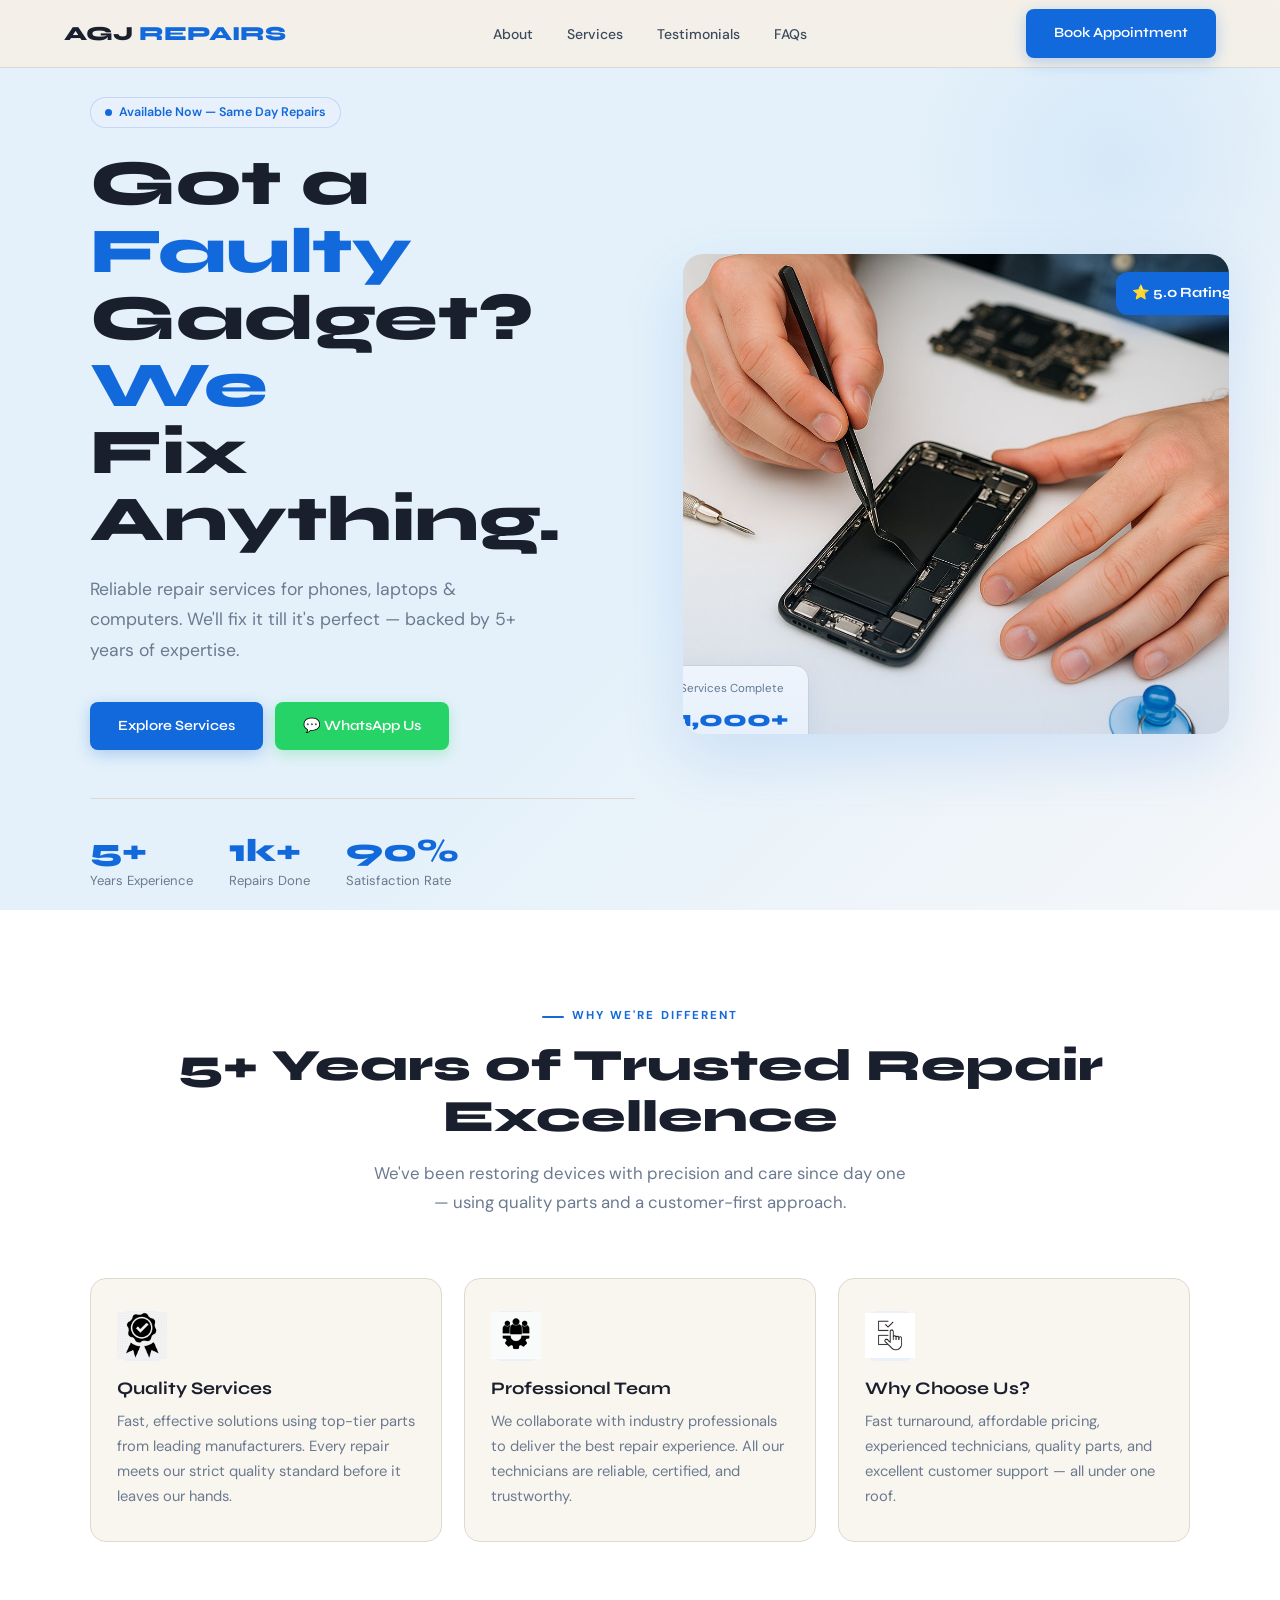
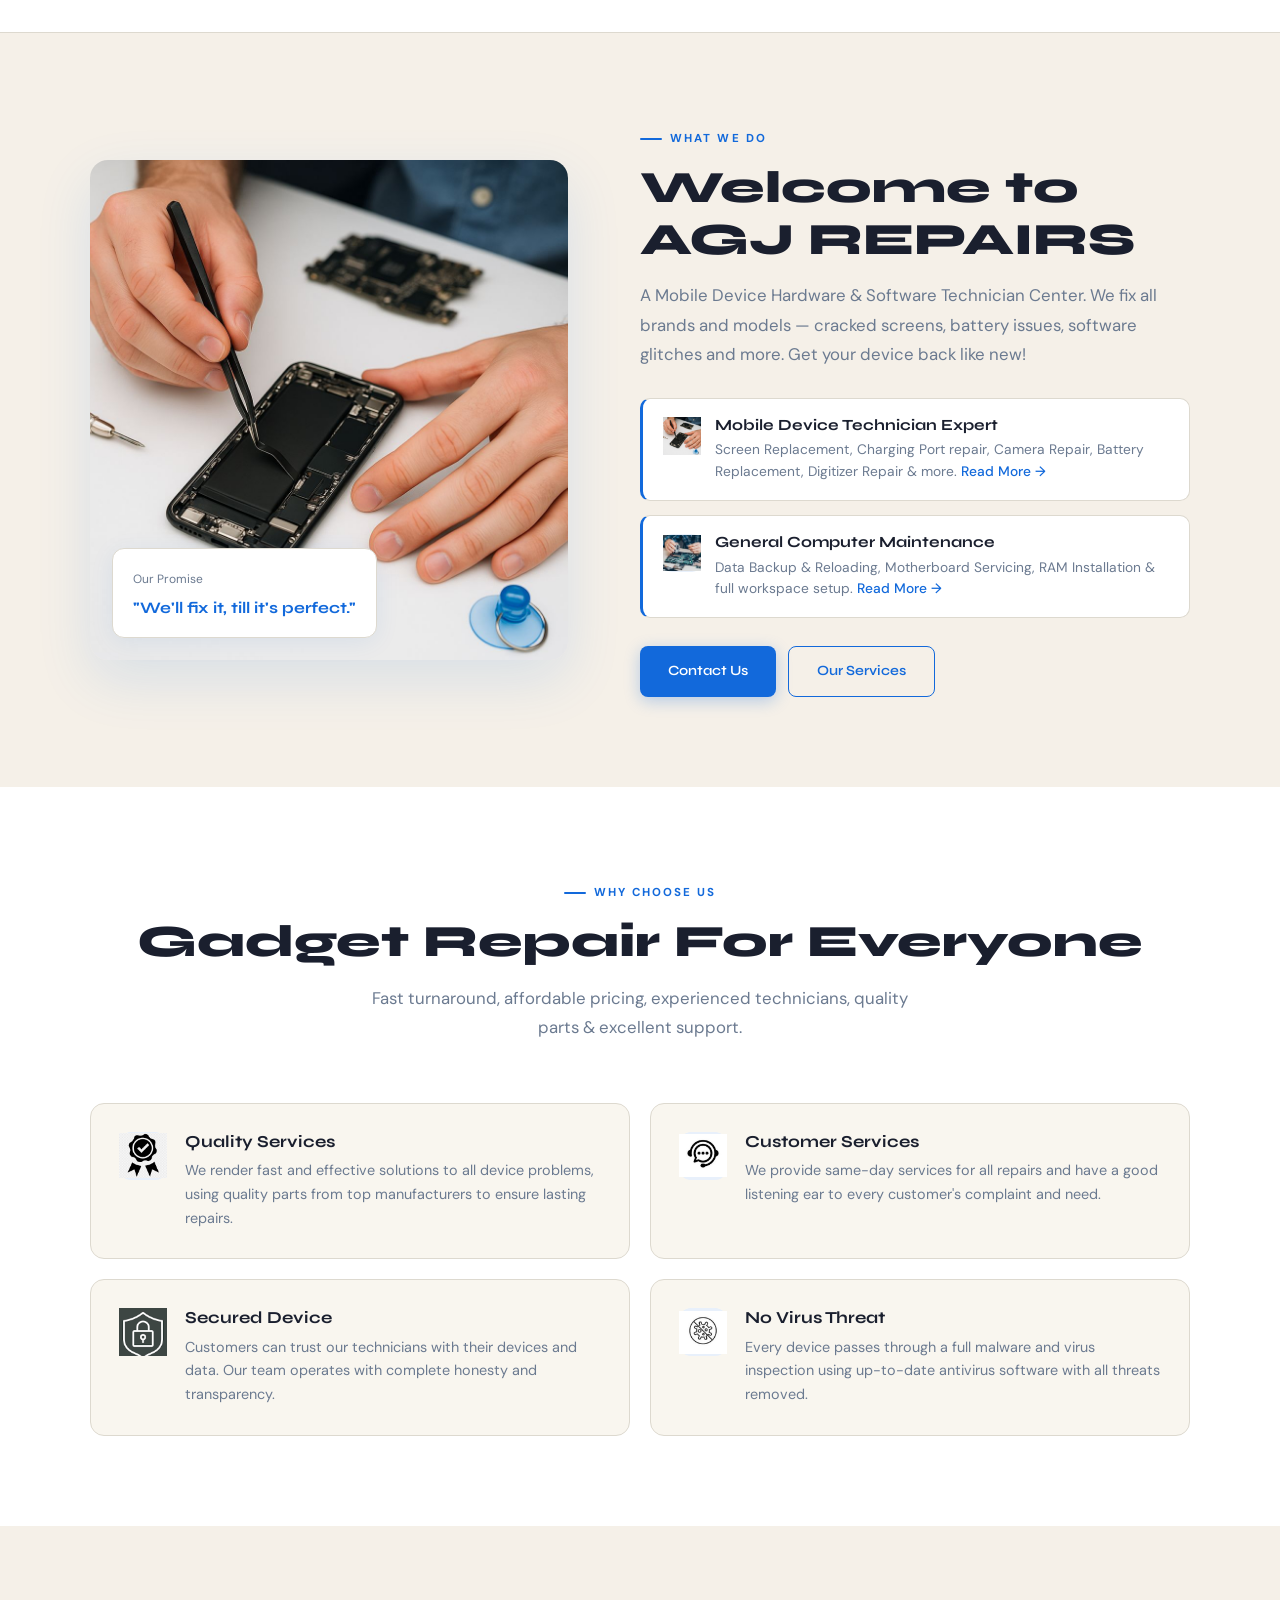
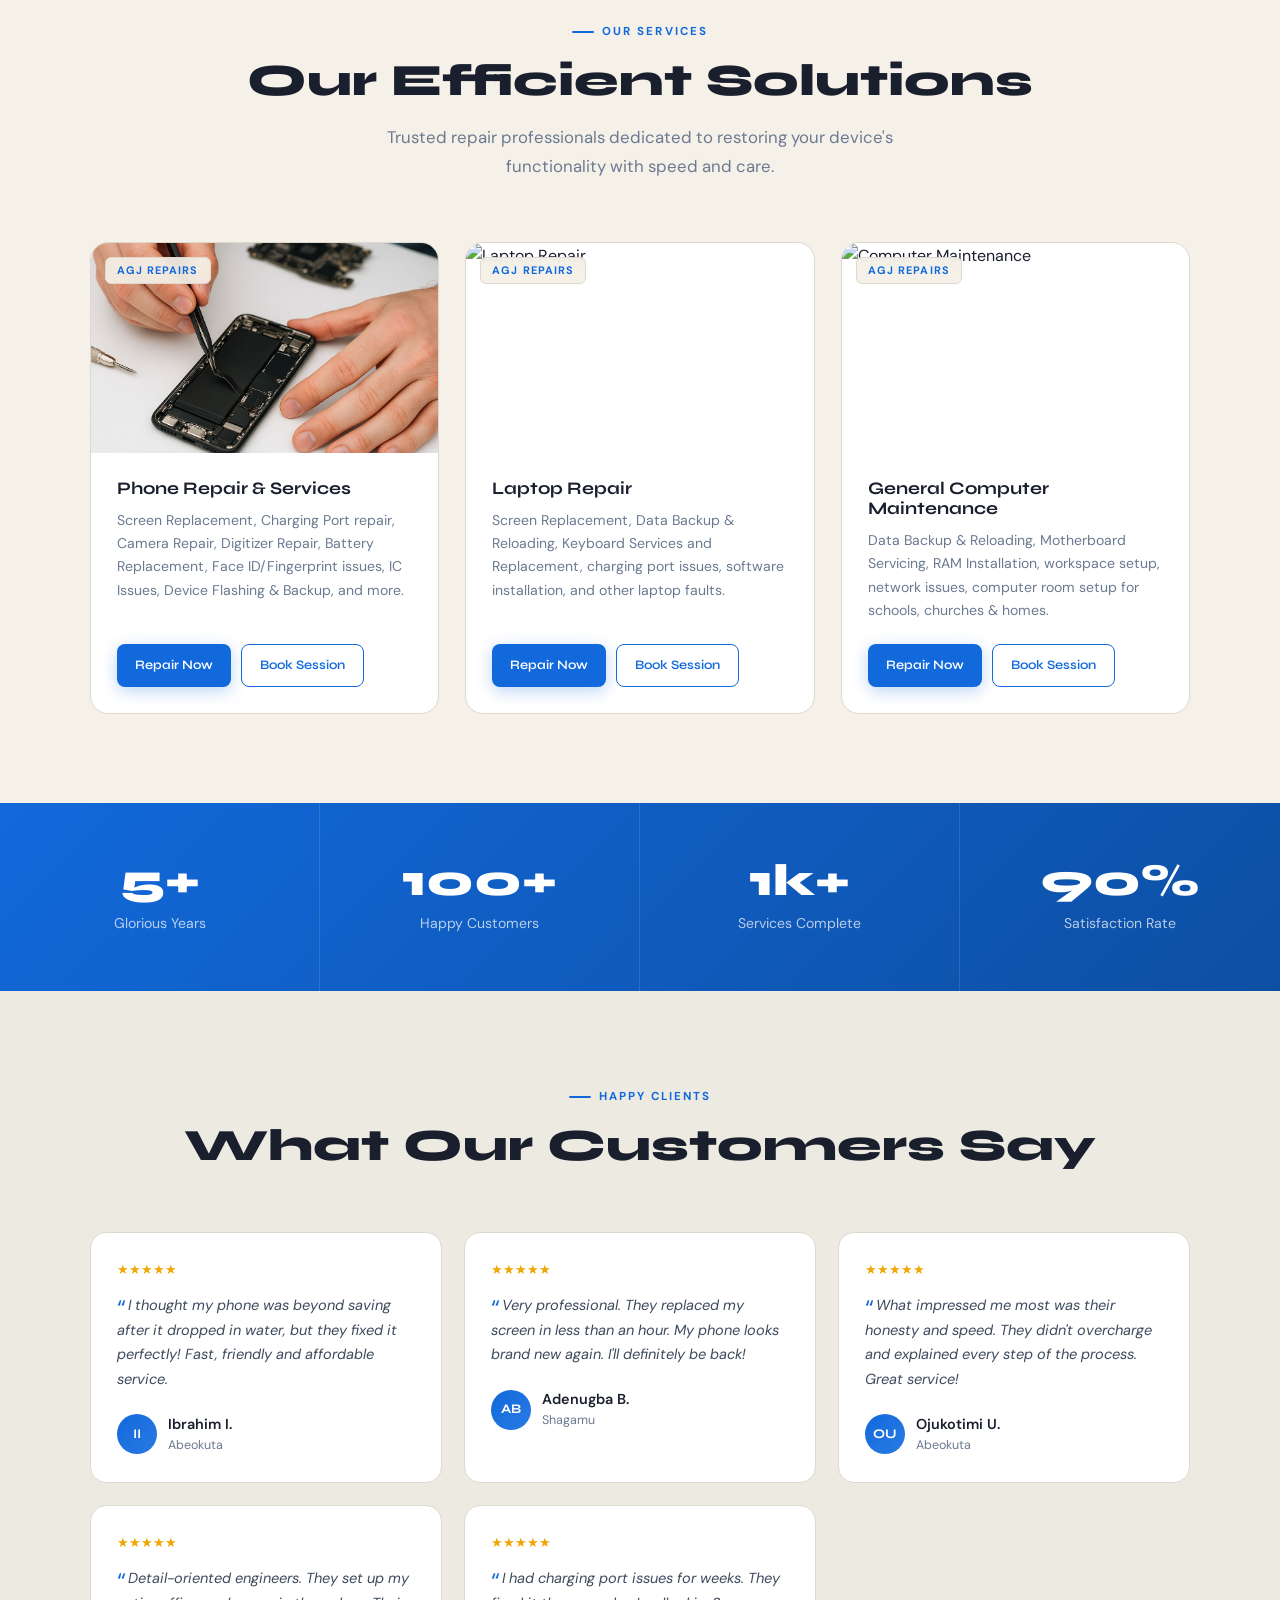
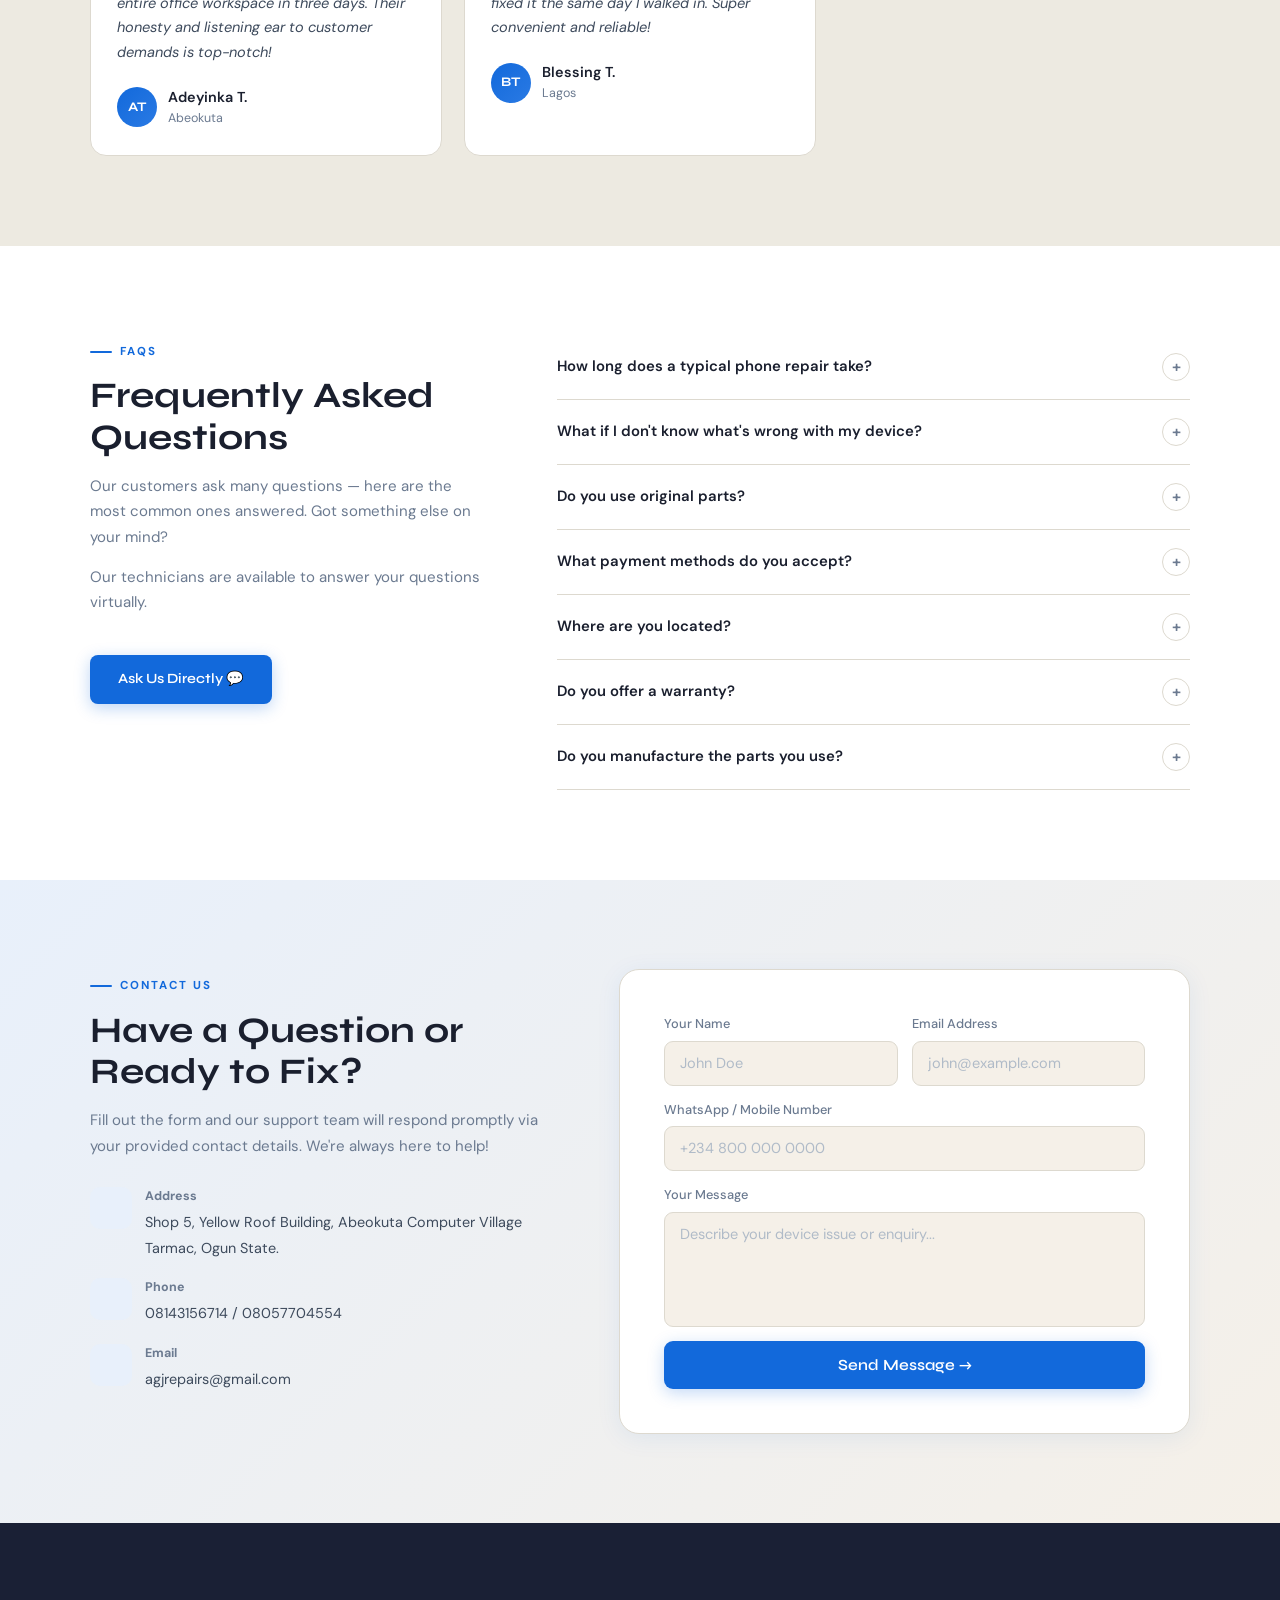
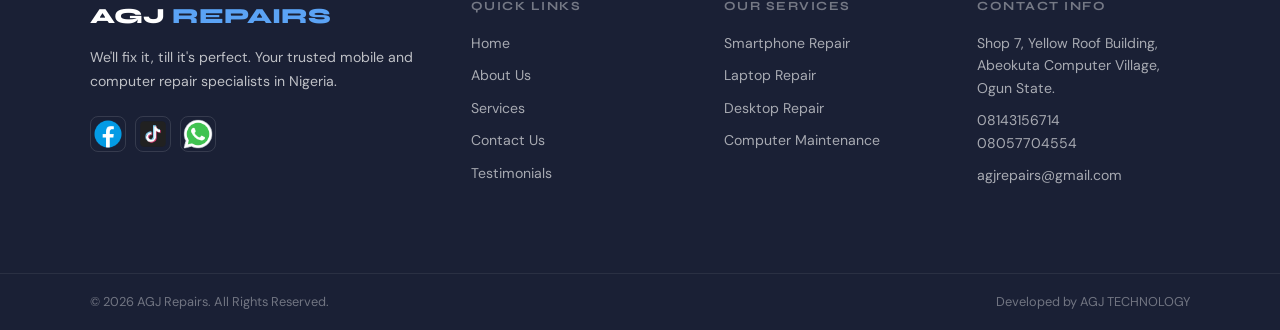
==== commit 8707796f: "icon redone" ====
--- a/index.html
+++ b/index.html
@@ -73,17 +73,23 @@
     </div>
     <div class="about-grid">
       <div class="about-card fade-up">
-        <div class="about-icon">🛠️</div>
+        <div class="about-icon">
+          <img src="images/quality service.png">
+        </div>
         <h3>Quality Services</h3>
         <p>Fast, effective solutions using top-tier parts from leading manufacturers. Every repair meets our strict quality standard before it leaves our hands.</p>
       </div>
       <div class="about-card fade-up">
-        <div class="about-icon">👥</div>
+        <div class="about-icon">
+          <img src="images/proffessional team.png">
+        </div>
         <h3>Professional Team</h3>
         <p>We collaborate with industry professionals to deliver the best repair experience. All our technicians are reliable, certified, and trustworthy.</p>
       </div>
       <div class="about-card fade-up">
-        <div class="about-icon">✅</div>
+        <div class="about-icon">
+          <img src="images/why choose us.png">
+        </div>
         <h3>Why Choose Us?</h3>
         <p>Fast turnaround, affordable pricing, experienced technicians, quality parts, and excellent customer support — all under one roof.</p>
       </div>
@@ -109,14 +115,18 @@
         <h2 class="sec-title">Welcome to AGJ REPAIRS</h2>
         <p class="sec-sub" style="margin-bottom:28px;">A Mobile Device Hardware &amp; Software Technician Center. We fix all brands and models — cracked screens, battery issues, software glitches and more. Get your device back like new!</p>
         <div class="intro-tag fade-up">
-          <div class="intro-tag-ico">📱</div>
+          <div class="intro-tag-ico">
+            <img src="images/repair2.jpg">
+          </div>
           <div>
             <h4>Mobile Device Technician Expert</h4>
             <p>Screen Replacement, Charging Port repair, Camera Repair, Battery Replacement, Digitizer Repair &amp; more. <a href="#our-services">Read More →</a></p>
           </div>
         </div>
         <div class="intro-tag fade-up">
-          <div class="intro-tag-ico">💻</div>
+          <div class="intro-tag-ico">
+            <img src="images/repair1.jpg">
+          </div>
           <div>
             <h4>General Computer Maintenance</h4>
             <p>Data Backup &amp; Reloading, Motherboard Servicing, RAM Installation &amp; full workspace setup. <a href="#our-services">Read More →</a></p>
@@ -139,19 +149,27 @@
     </div>
     <div class="wcu-grid">
       <div class="wcu-card fade-up">
-        <div class="wcu-ico">⚡</div>
+        <div class="wcu-ico">
+          <img src="images/quality service.png">
+        </div>
         <div><h3>Quality Services</h3><p>We render fast and effective solutions to all device problems, using quality parts from top manufacturers to ensure lasting repairs.</p></div>
       </div>
       <div class="wcu-card fade-up">
-        <div class="wcu-ico">🎧</div>
+        <div class="wcu-ico">
+          <img src="images/customer service.jpeg">
+        </div>
         <div><h3>Customer Services</h3><p>We provide same-day services for all repairs and have a good listening ear to every customer's complaint and need.</p></div>
       </div>
       <div class="wcu-card fade-up">
-        <div class="wcu-ico">🔒</div>
+        <div class="wcu-ico">
+          <img src="images/secured device.png">
+        </div>
         <div><h3>Secured Device</h3><p>Customers can trust our technicians with their devices and data. Our team operates with complete honesty and transparency.</p></div>
       </div>
       <div class="wcu-card fade-up">
-        <div class="wcu-ico">🛡️</div>
+        <div class="wcu-ico">
+           <img src="images/no virus threat.jpeg">
+        </div>
         <div><h3>No Virus Threat</h3><p>Every device passes through a full malware and virus inspection using up-to-date antivirus software with all threats removed.</p></div>
       </div>
     </div>
@@ -284,9 +302,11 @@
         <span class="label">Contact Us</span>
         <h2>Have a Question or Ready to Fix?</h2>
         <p>Fill out the form and our support team will respond promptly via your provided contact details. We're always here to help!</p>
-        <div class="c-detail"><div class="c-ico">📍</div><div><strong>Address</strong><span>Shop 5, Yellow Roof Building, Abeokuta Computer Village Tarmac, Ogun State.</span></div></div>
-        <div class="c-detail"><div class="c-ico">📞</div><div><strong>Phone</strong><span>08143156714 / 08057704554</span></div></div>
-        <div class="c-detail"><div class="c-ico">✉️</div><div><strong>Email</strong><span>agjrepairs@gmail.com</span></div></div>
+        <div class="c-detail"><div class="c-ico"></div><div><strong>Address</strong><span>Shop 5, Yellow Roof Building, Abeokuta Computer Village Tarmac, Ogun State.</span></div></div>
+        <div class="c-detail"><div class="c-ico">
+          
+        </div><div><strong>Phone</strong><span>08143156714 / 08057704554</span></div></div>
+        <div class="c-detail"><div class="c-ico"></div><div><strong>Email</strong><span>agjrepairs@gmail.com</span></div></div>
       </div>
       <div class="contact-form">
         <form action="https://formspree.io/f/xzzklqok" method="POST">
@@ -309,9 +329,15 @@
       <div class="f-brand-name">AGJ <span>REPAIRS</span></div>
       <p>We'll fix it, till it's perfect. Your trusted mobile and computer repair specialists in Nigeria.</p>
       <div class="f-social">
-        <a href="https://facebook.com/dm.immaculate" target="_blank" class="f-soc">f</a>
-        <a href="#" class="f-soc">📷</a>
-        <a href="https://wa.me/+2349040127973" target="_blank" class="f-soc">💬</a>
+        <a href="https://facebook.com/dm.immaculate" target="_blank" class="f-soc">
+          <img src="images/icons8-facebook-50.png" alt="Fb icon" >
+        </a>
+        <a href="#" class="f-soc">
+          <img src="images/icons8-tiktok-50.png" alt="Fb icon" >
+        </a>
+        <a href="https://wa.me/+2349040127973" target="_blank" class="f-soc">
+          <img src="images/icons8-whatsapp-50.png" alt="Fb icon" >
+        </a>
       </div>
     </div>
     <div class="f-col">
@@ -336,7 +362,7 @@
     <div class="f-col">
       <h4>Contact Info</h4>
       <ul>
-        <li><span>Shop 5, Yellow Roof Building, Abeokuta Computer Village, Ogun State.</span></li>
+        <li><span>Shop 7, Yellow Roof Building, Abeokuta Computer Village, Ogun State.</span></li>
         <li><span>08143156714<br>08057704554</span></li>
         <li><span>agjrepairs@gmail.com</span></li>
       </ul>
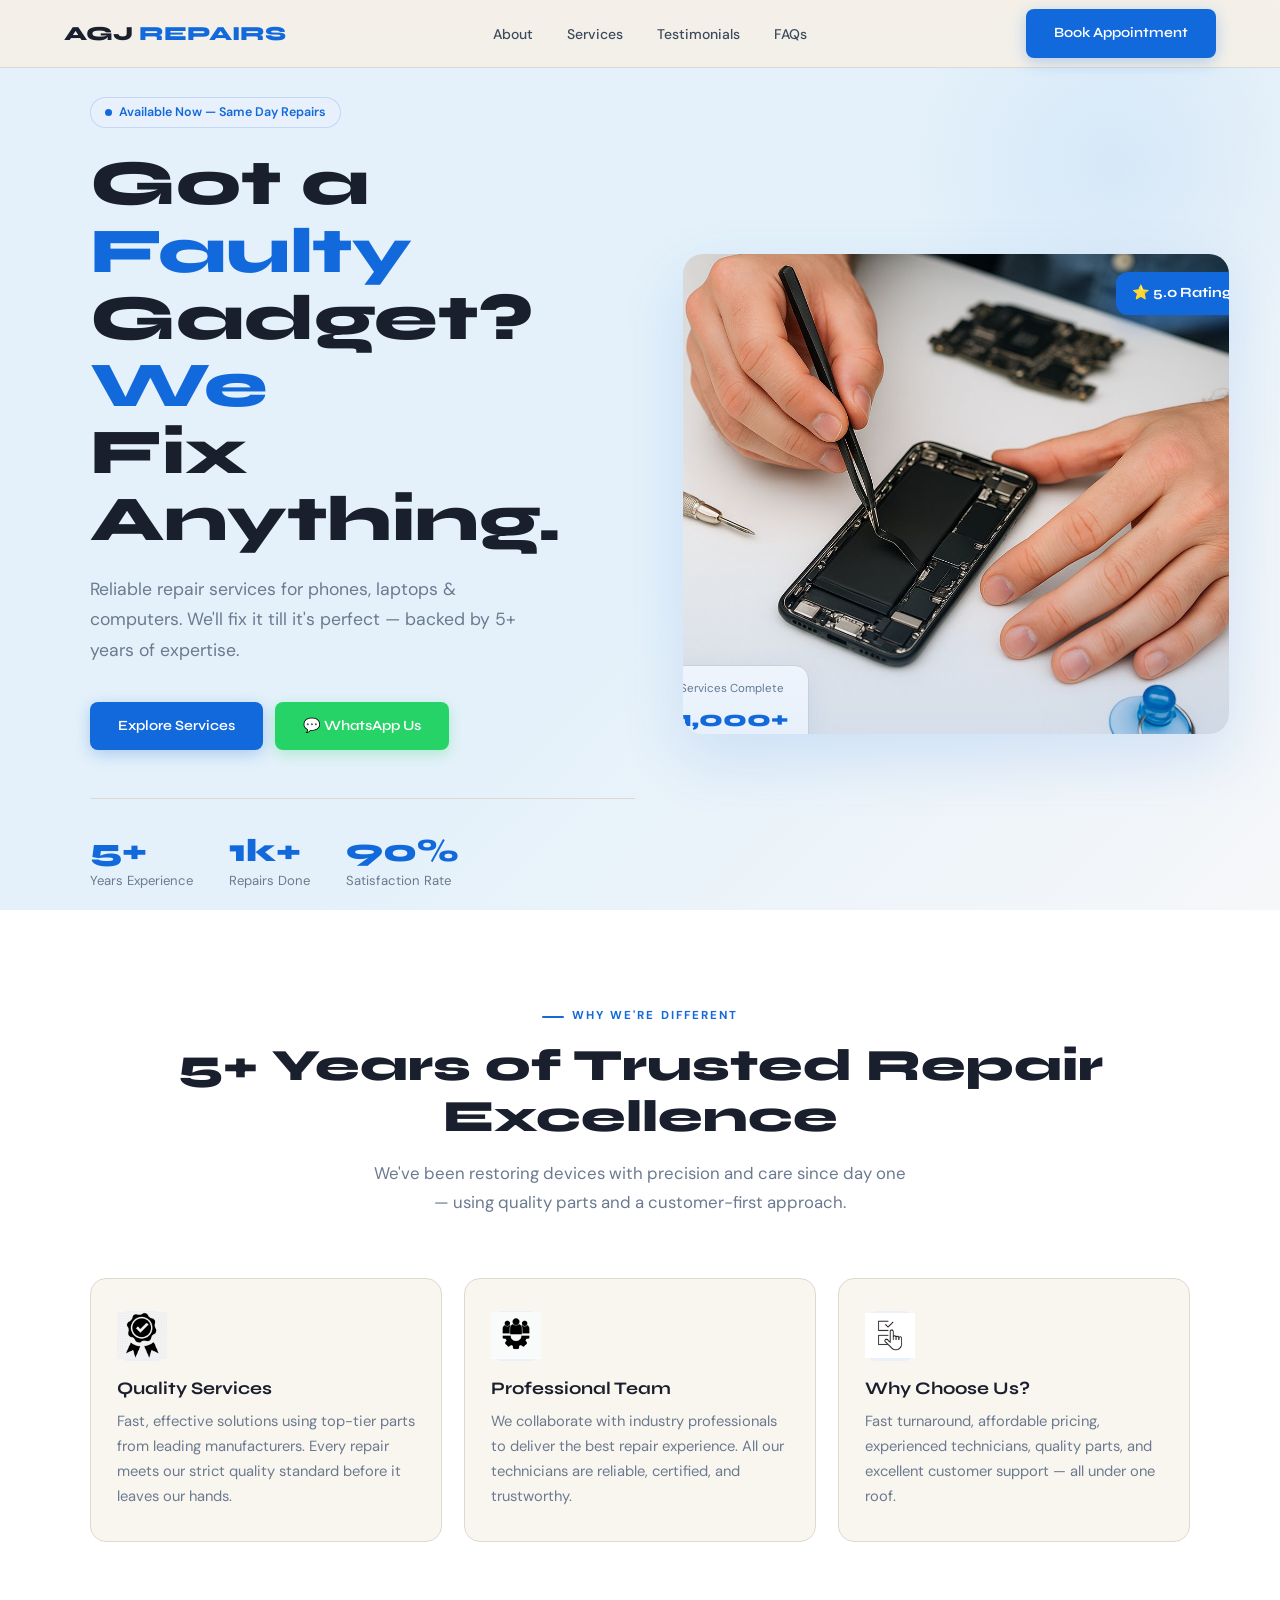
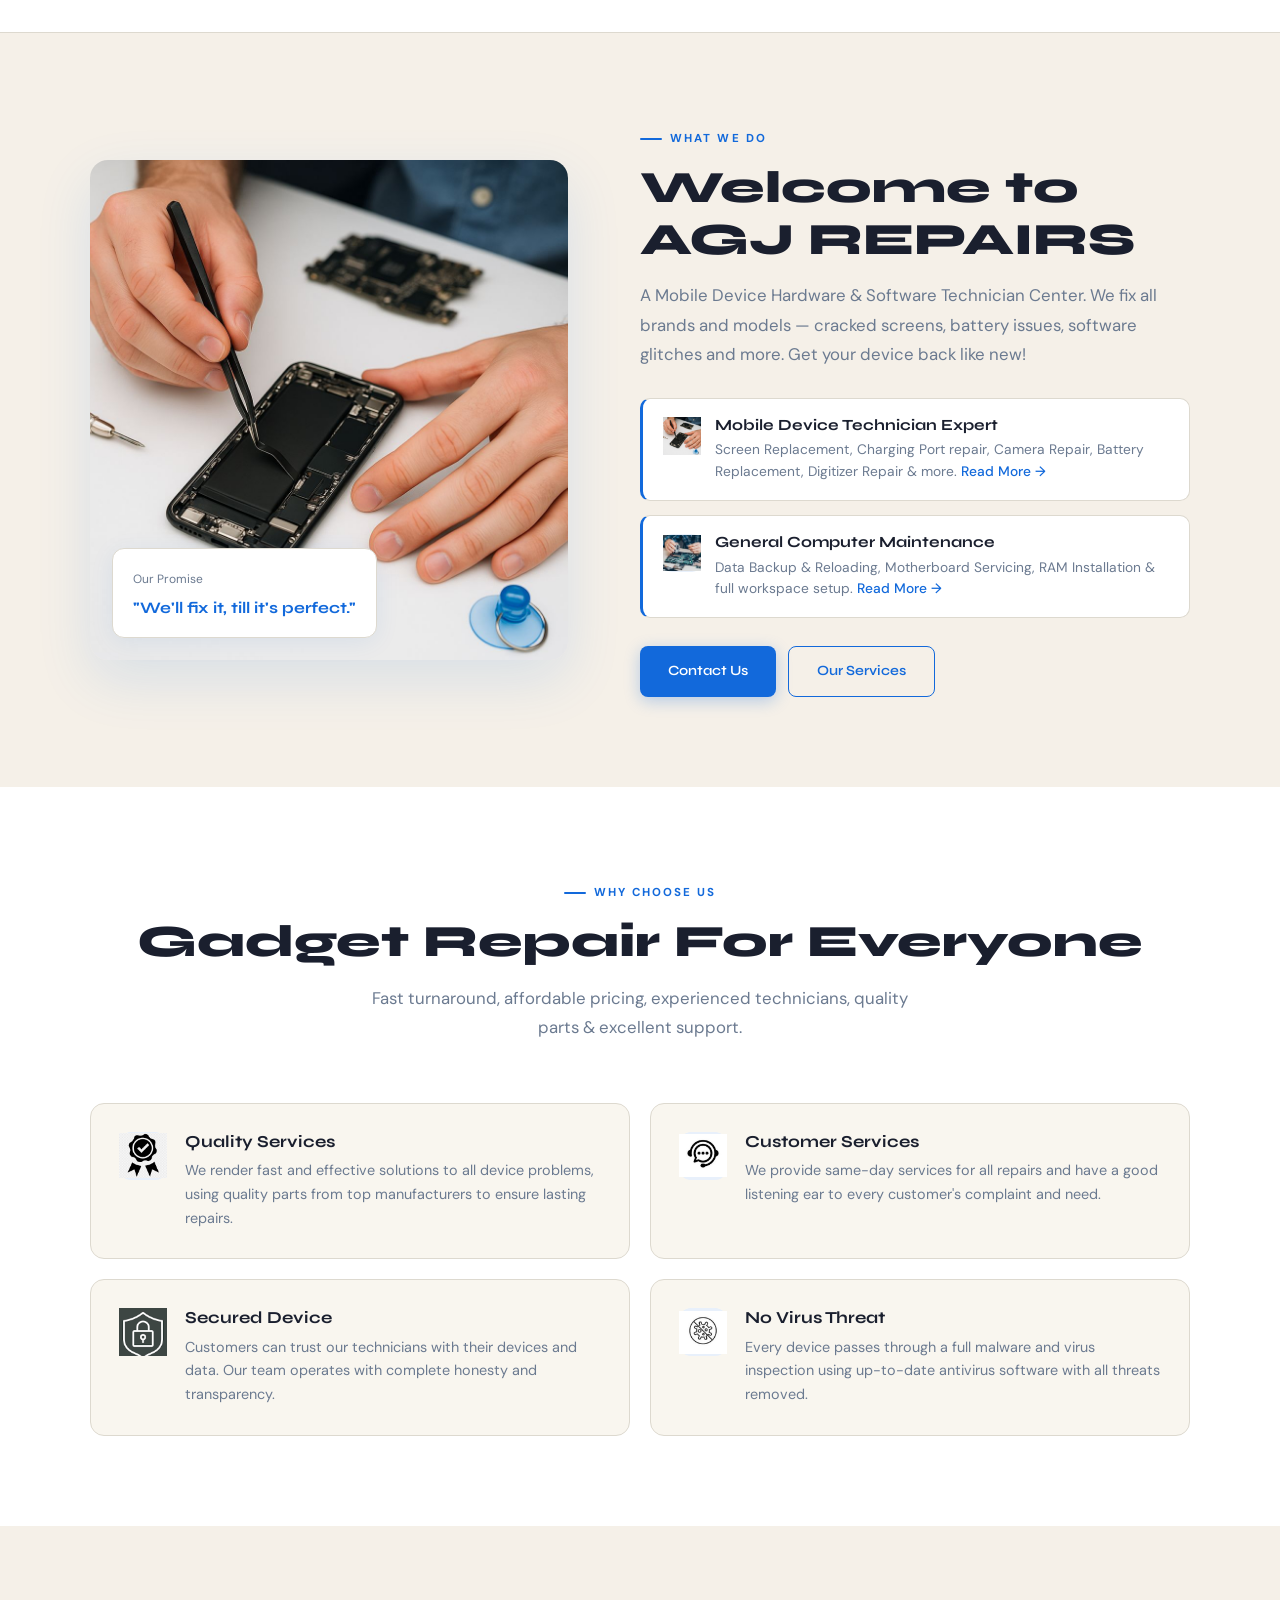
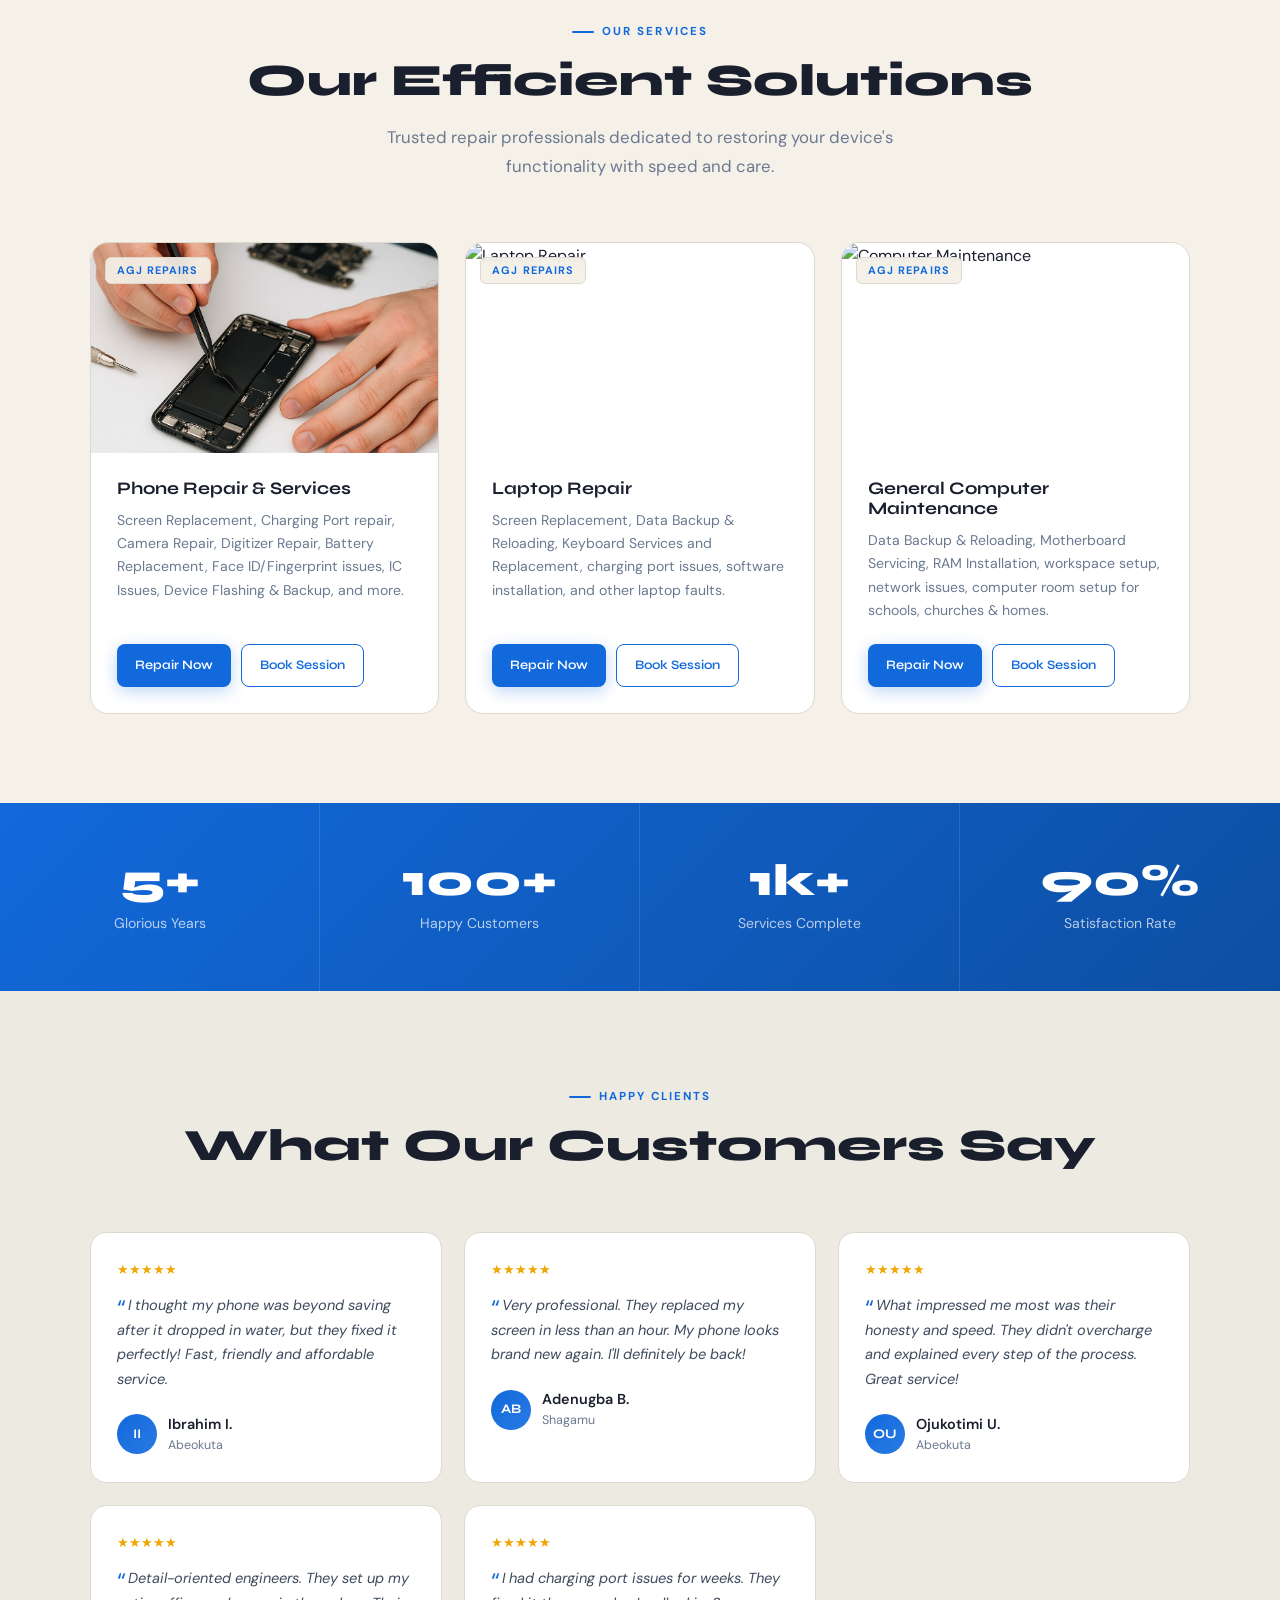
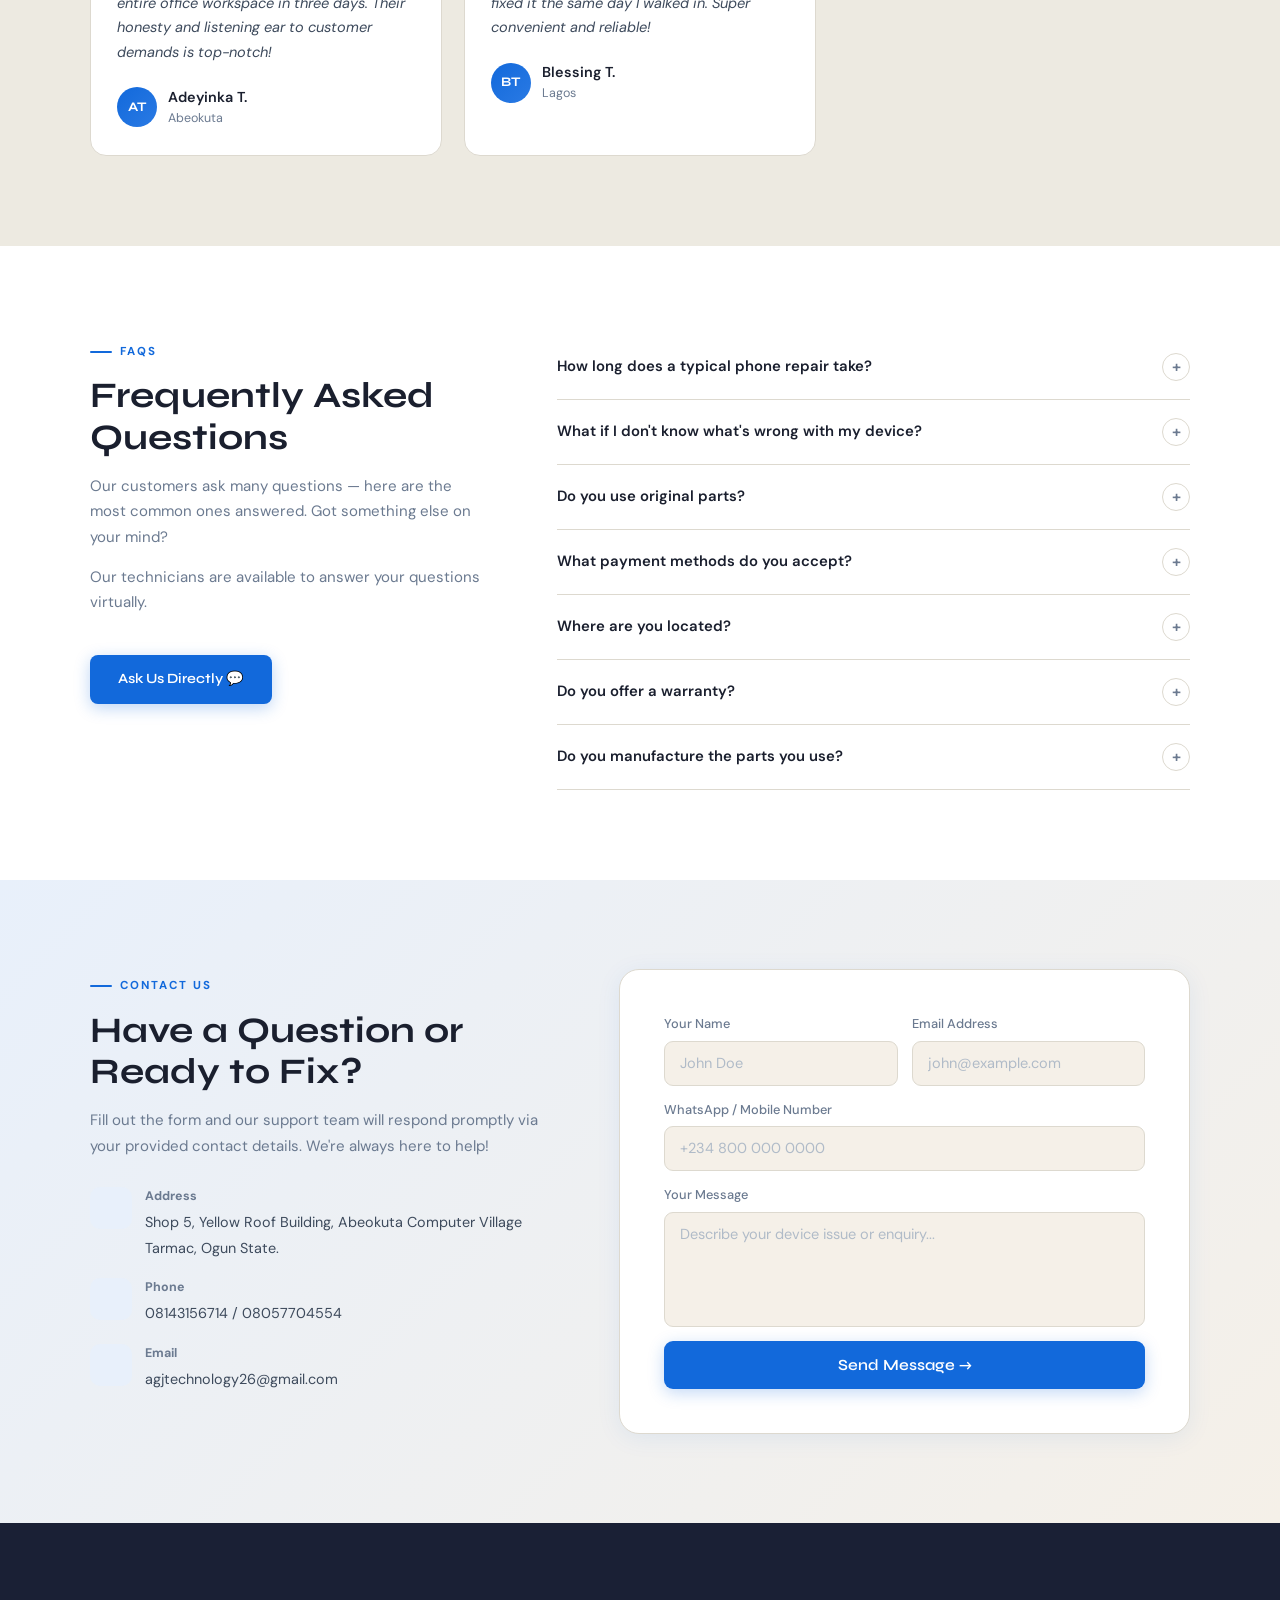
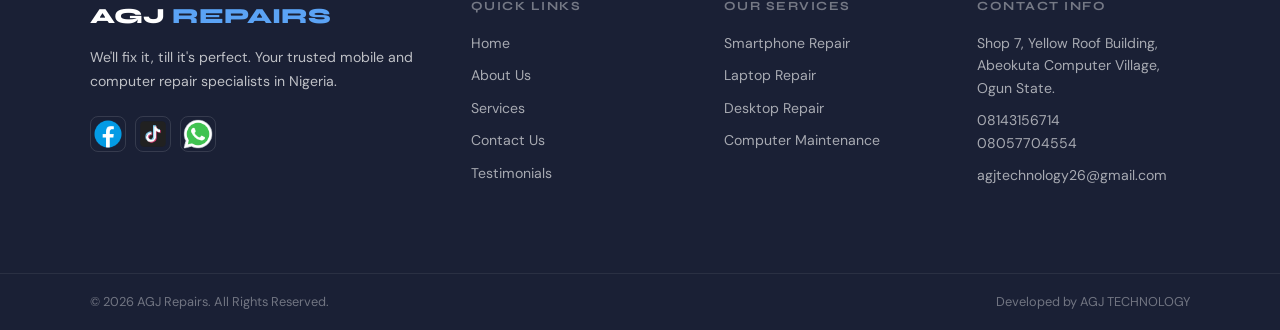
==== commit ab3aad12: "mail address update" ====
--- a/index.html
+++ b/index.html
@@ -306,7 +306,7 @@
         <div class="c-detail"><div class="c-ico">
           
         </div><div><strong>Phone</strong><span>08143156714 / 08057704554</span></div></div>
-        <div class="c-detail"><div class="c-ico"></div><div><strong>Email</strong><span>agjrepairs@gmail.com</span></div></div>
+        <div class="c-detail"><div class="c-ico"></div><div><strong>Email</strong><span>agjtechnology26@gmail.com</span></div></div>
       </div>
       <div class="contact-form">
         <form action="https://formspree.io/f/xzzklqok" method="POST">
@@ -364,7 +364,7 @@
       <ul>
         <li><span>Shop 7, Yellow Roof Building, Abeokuta Computer Village, Ogun State.</span></li>
         <li><span>08143156714<br>08057704554</span></li>
-        <li><span>agjrepairs@gmail.com</span></li>
+        <li><span>agjtechnology26@gmail.com</span></li>
       </ul>
     </div>
     
